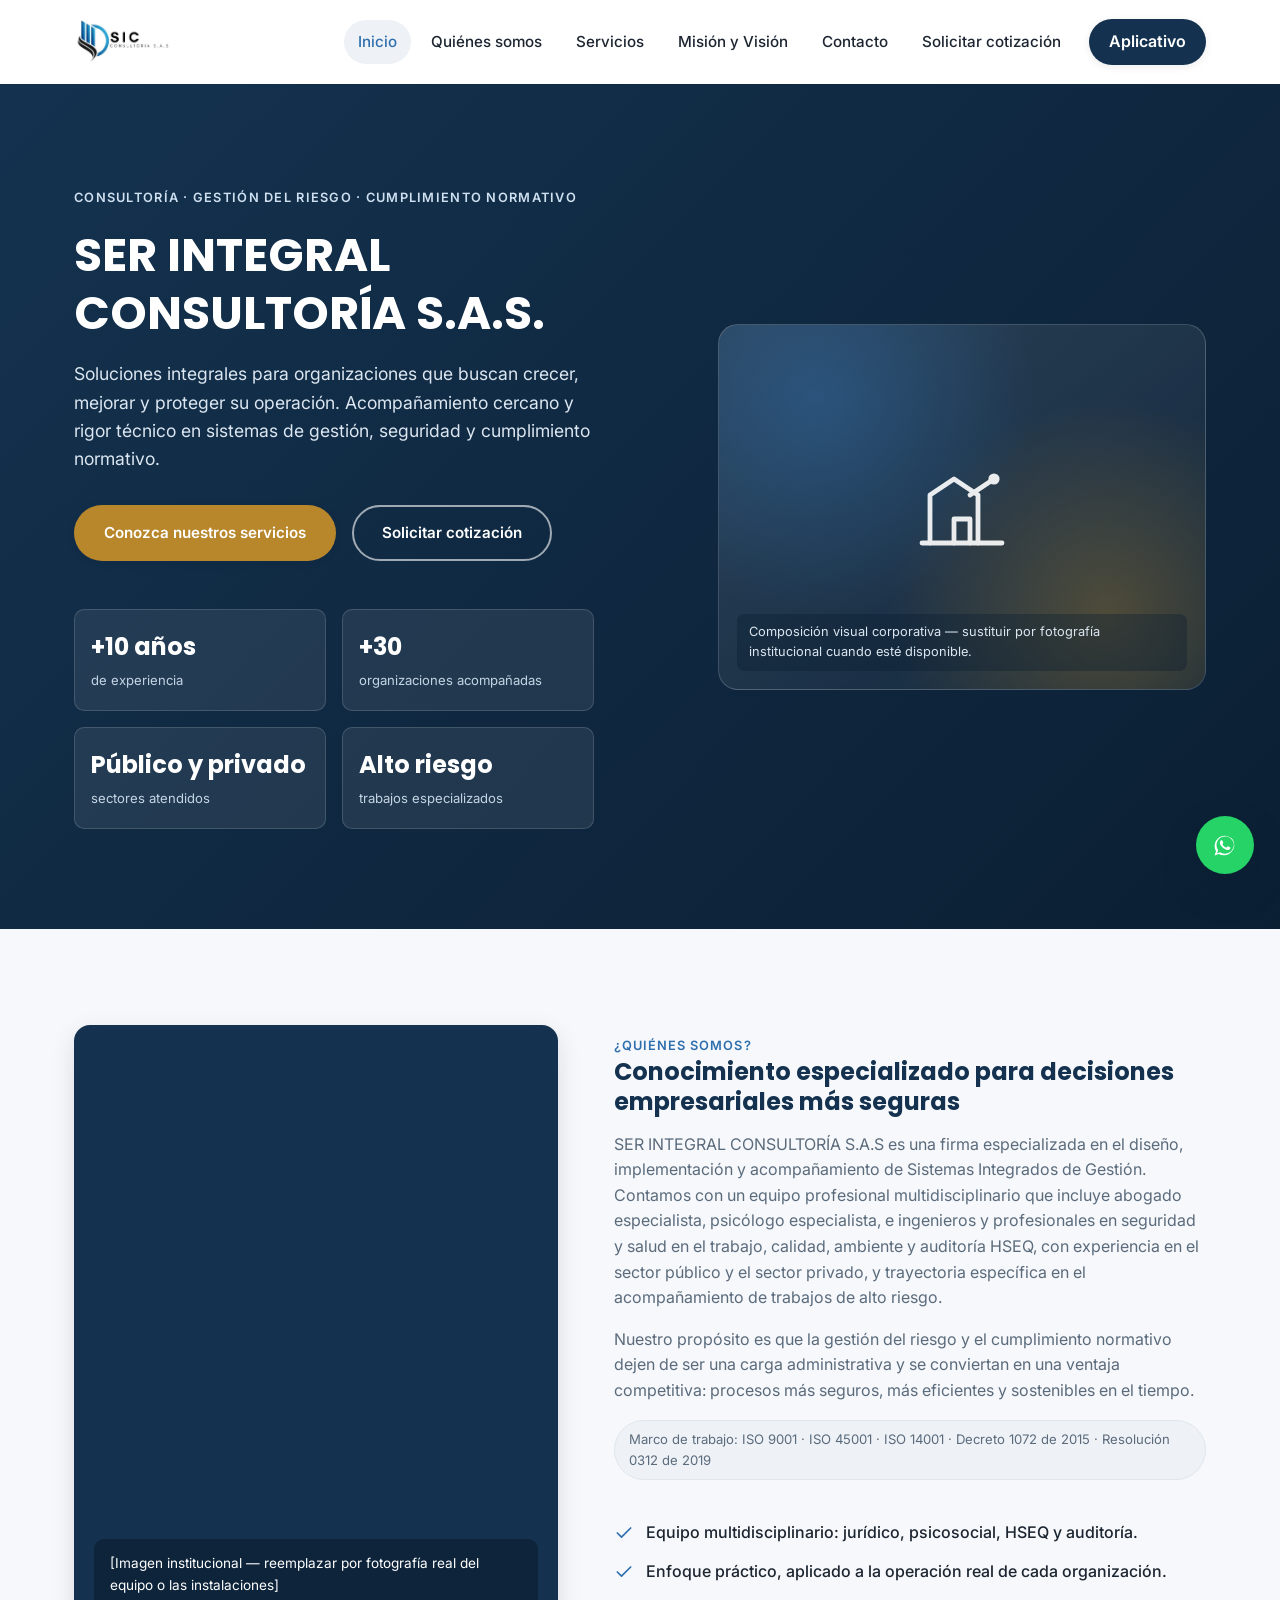
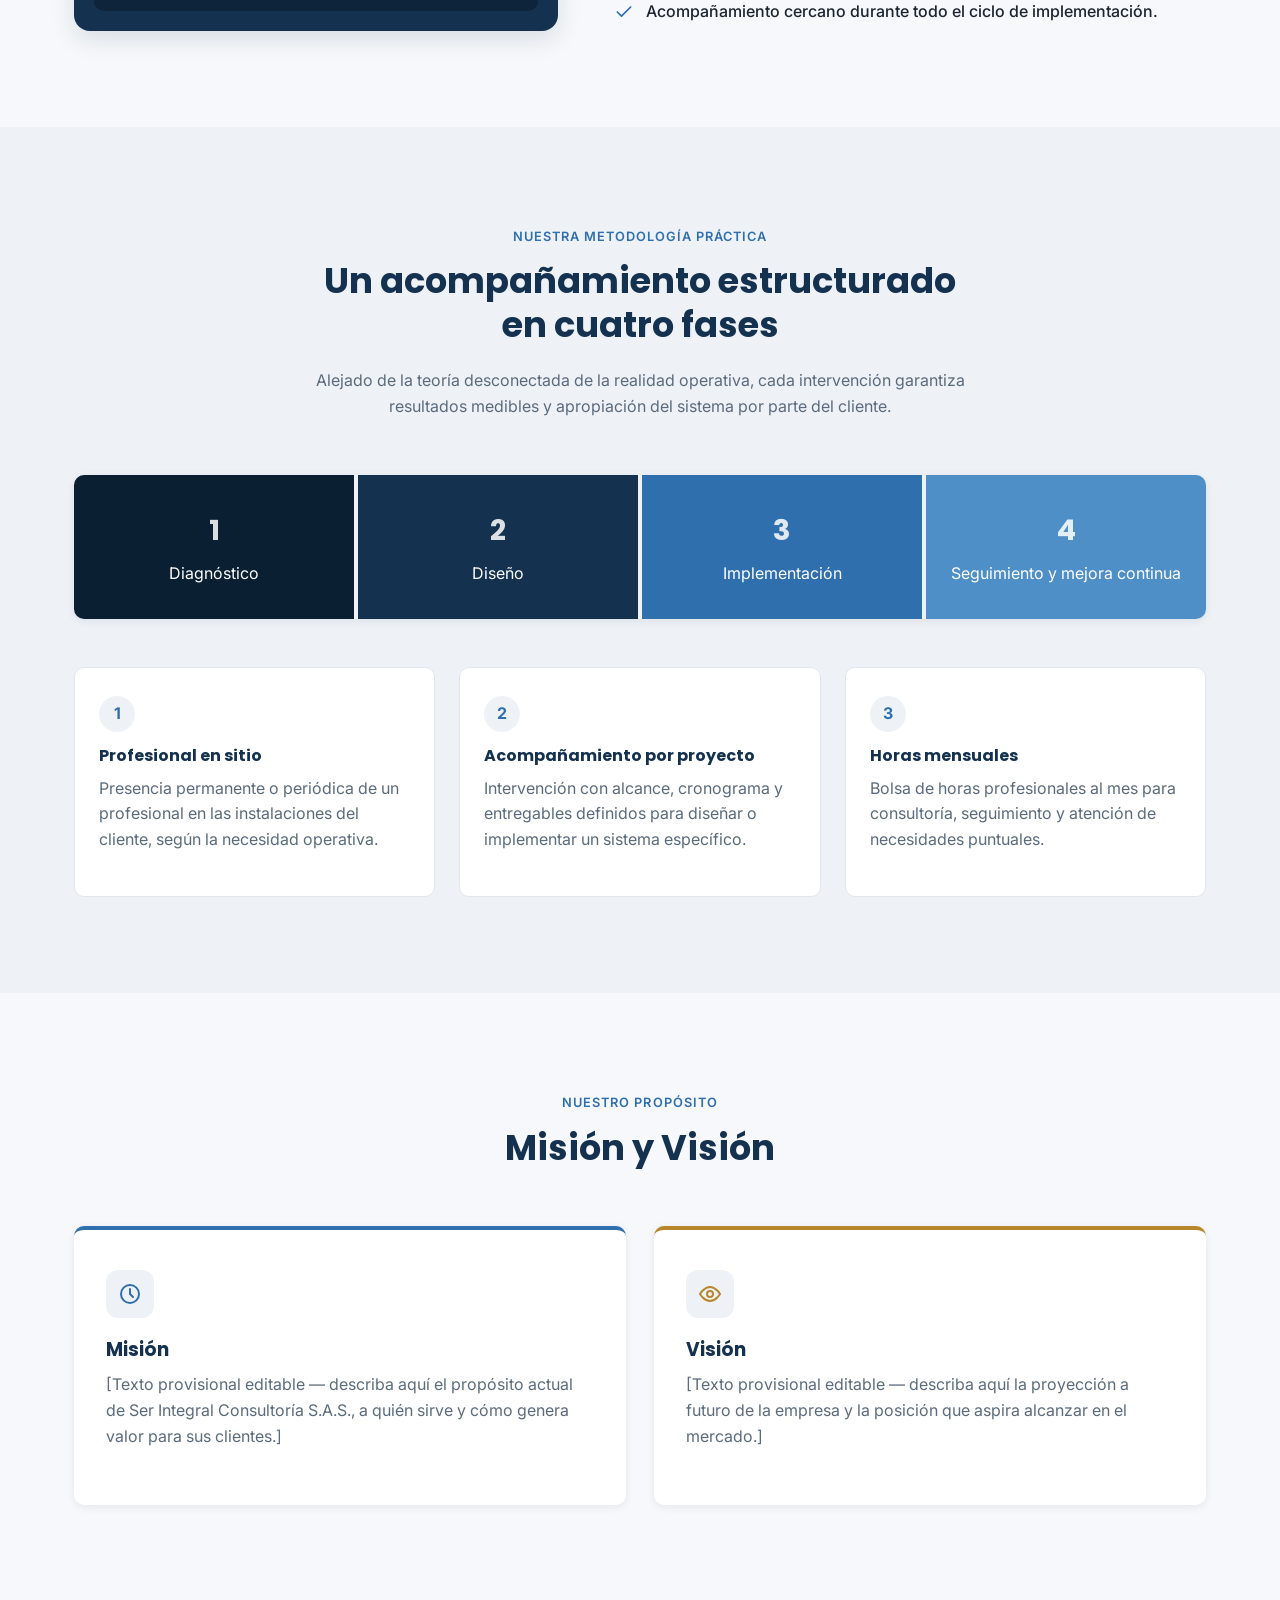
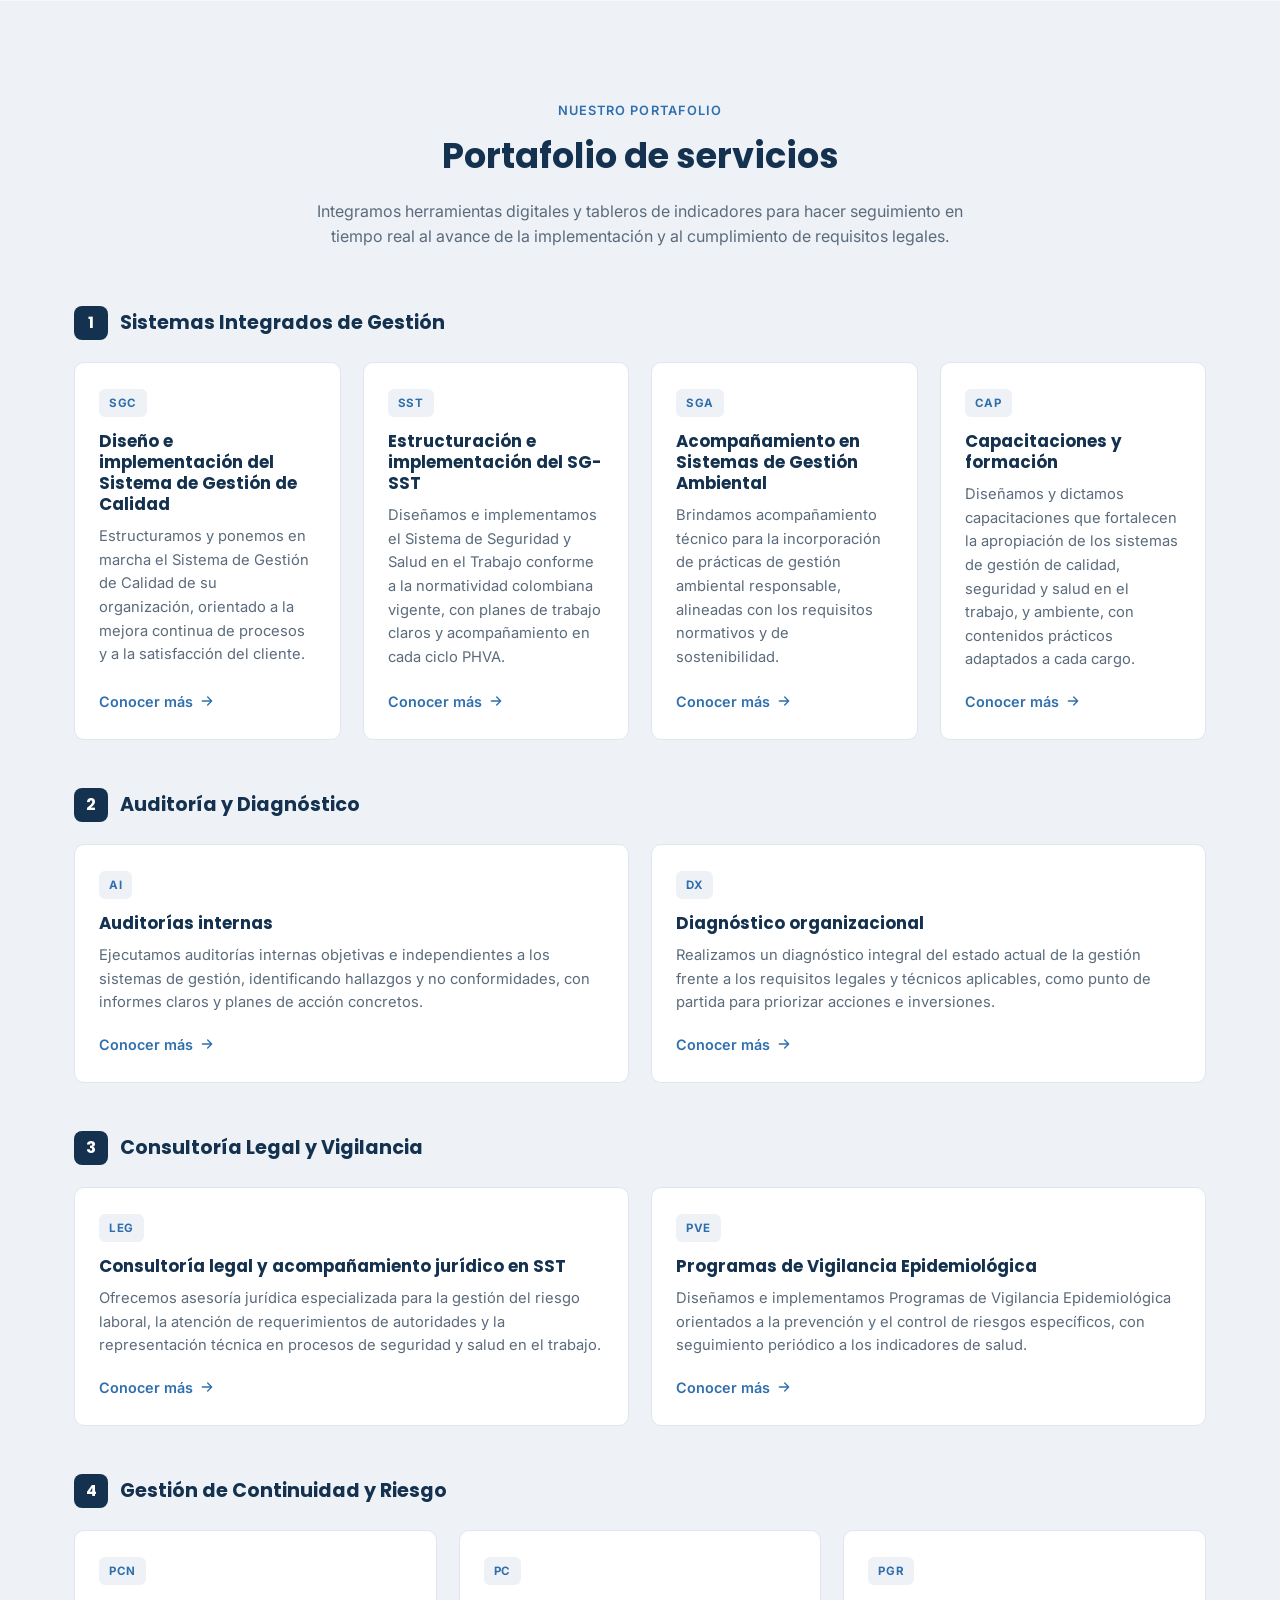
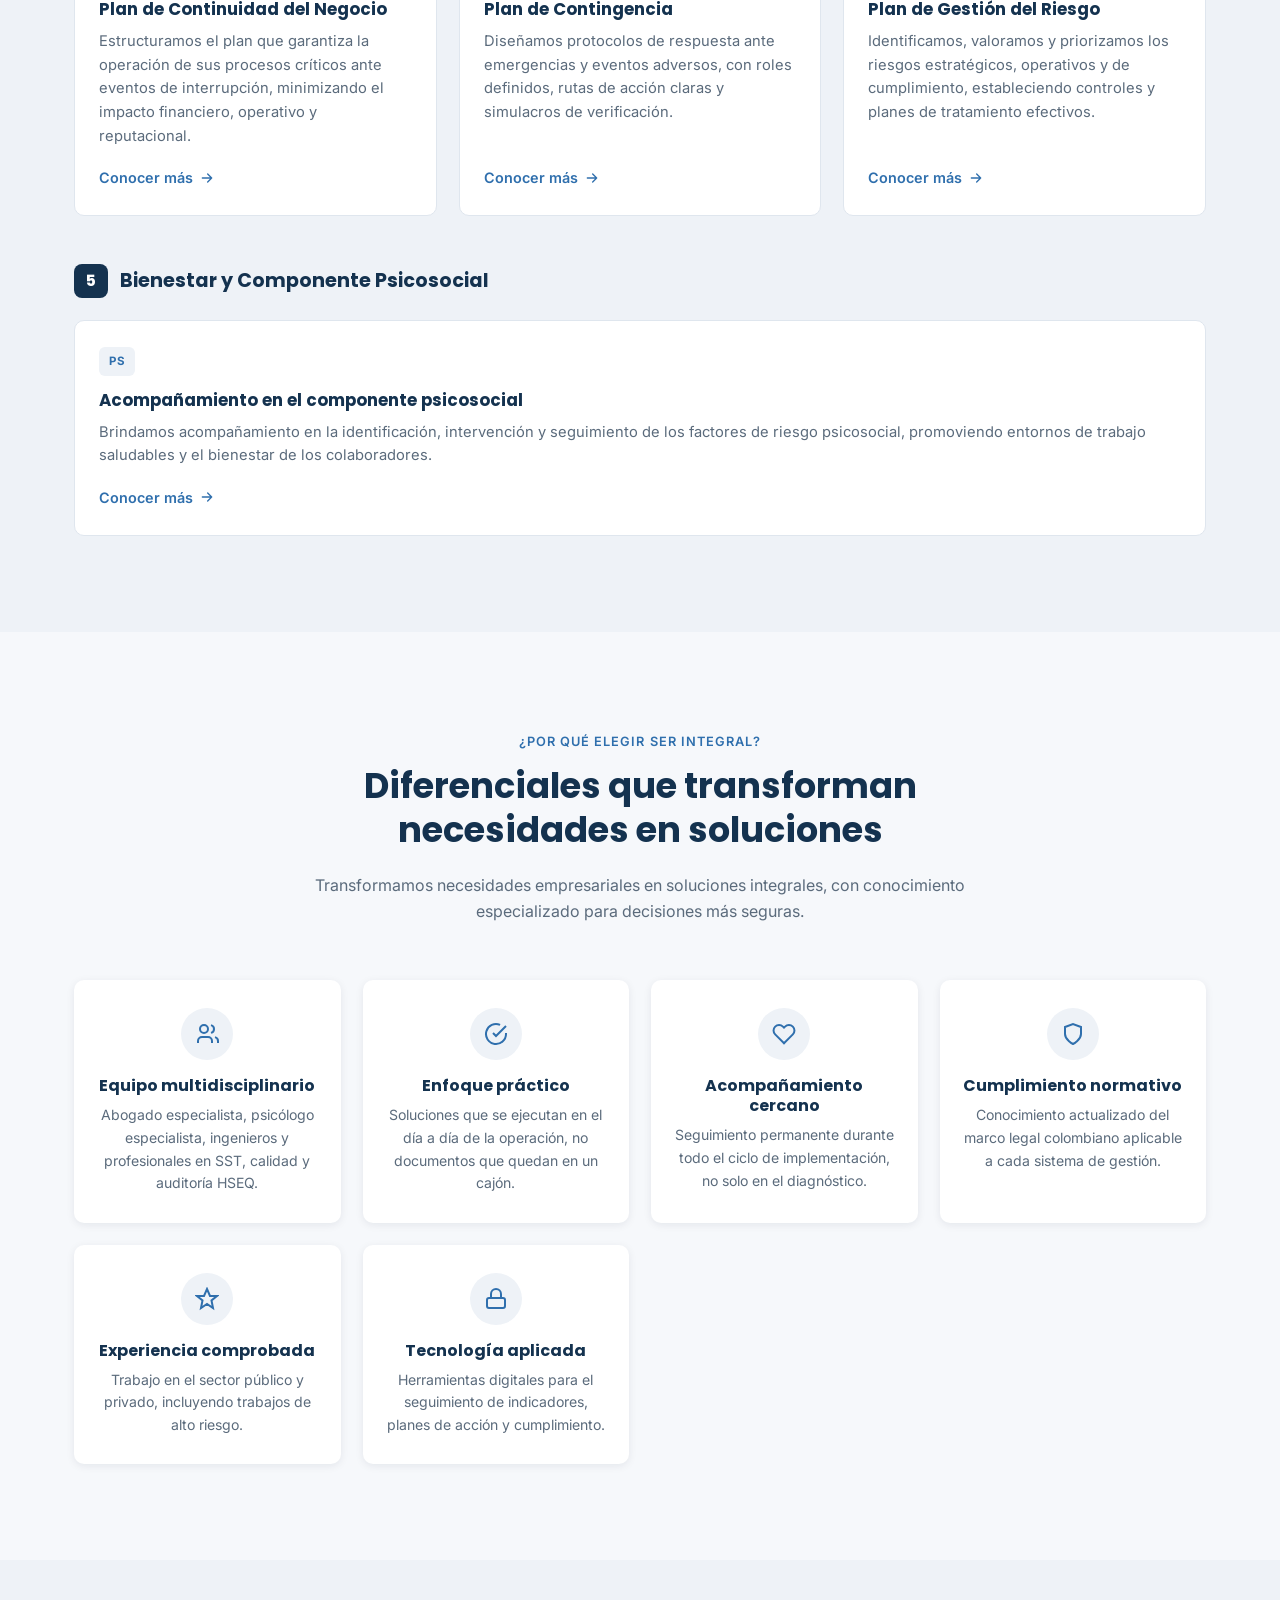
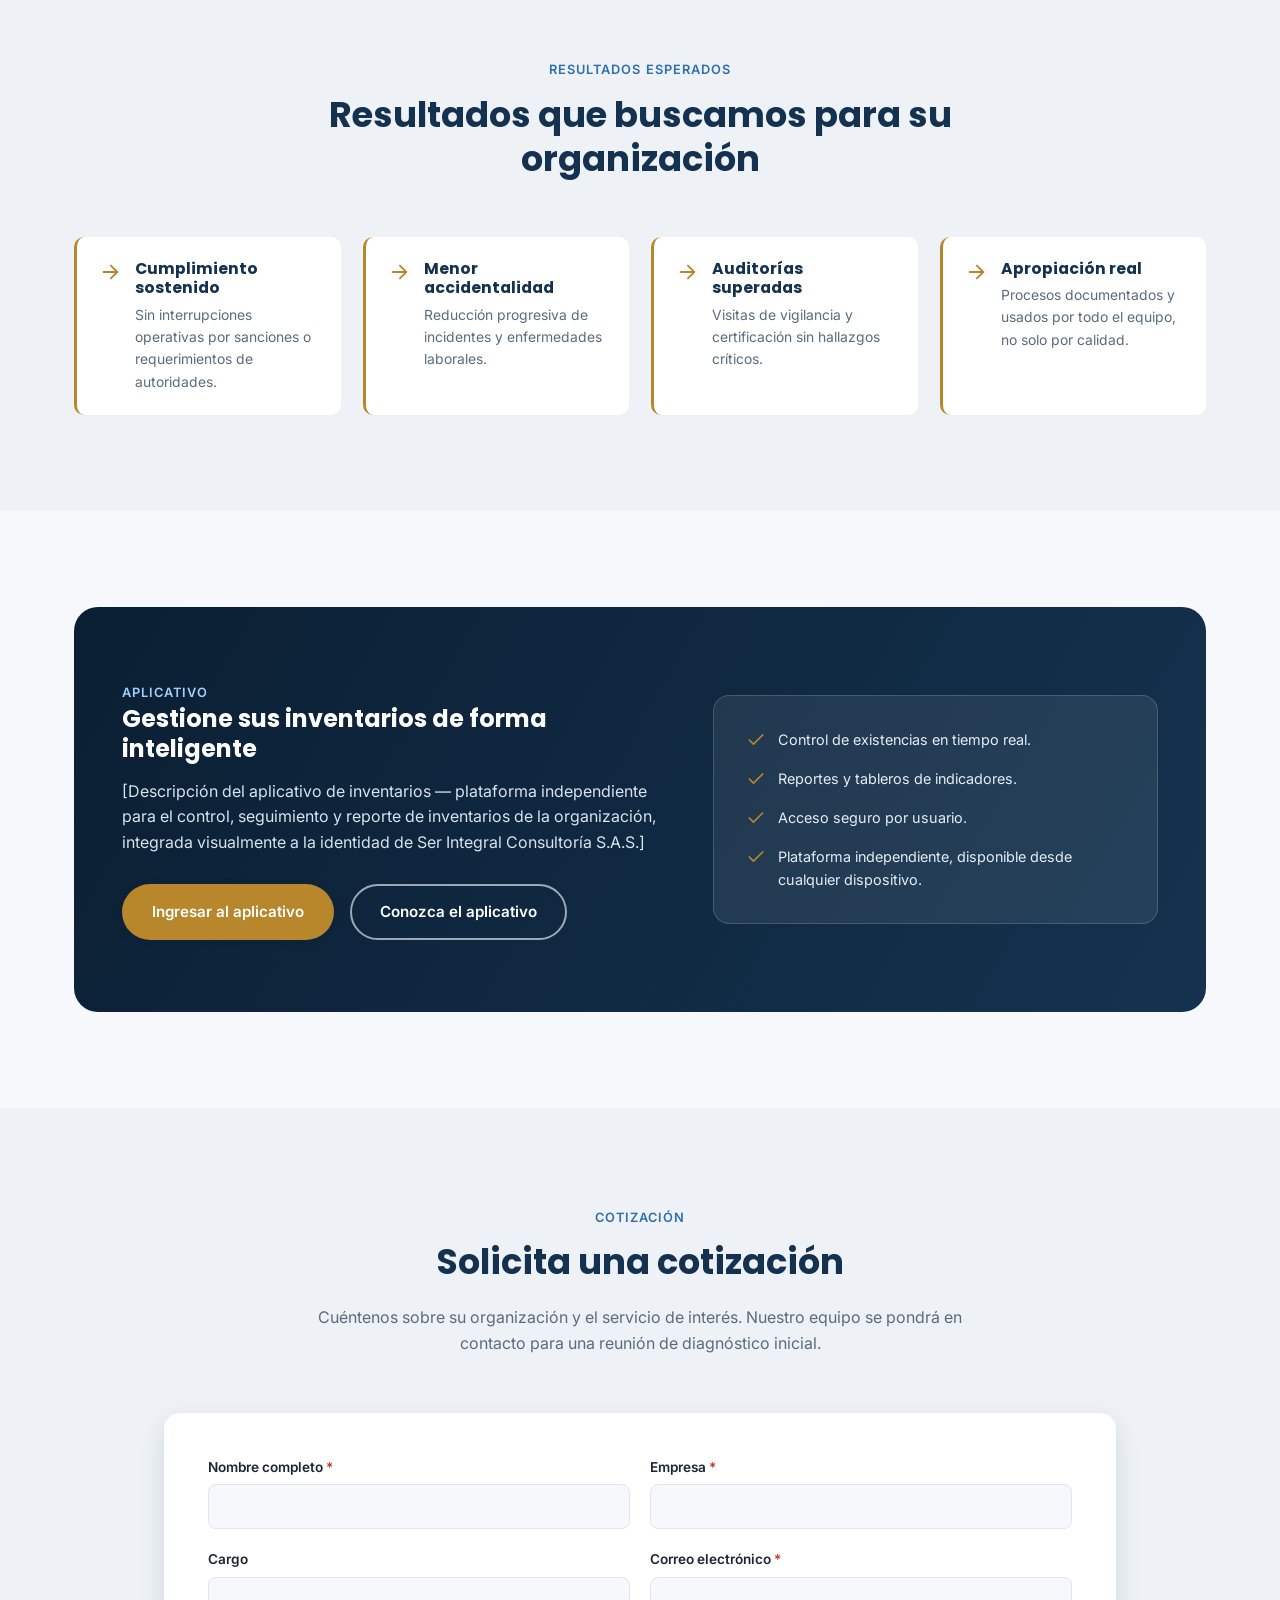
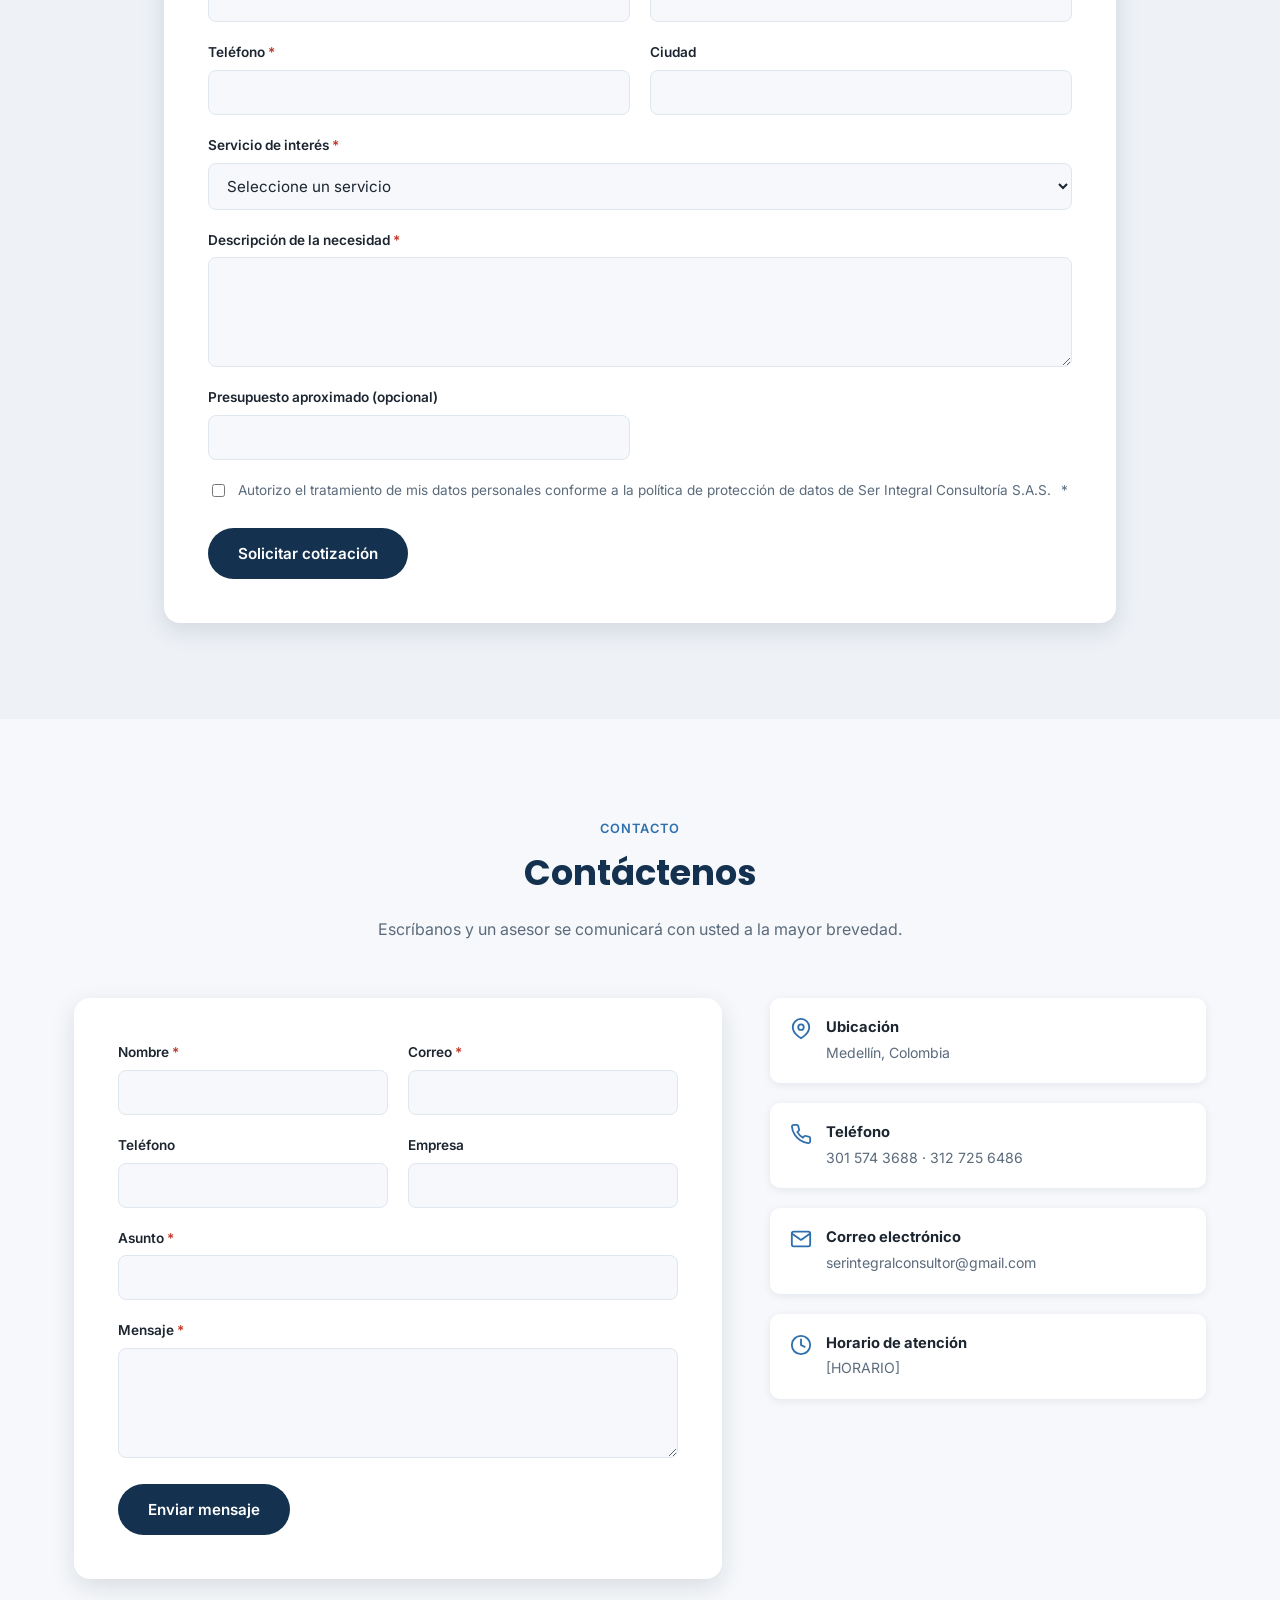
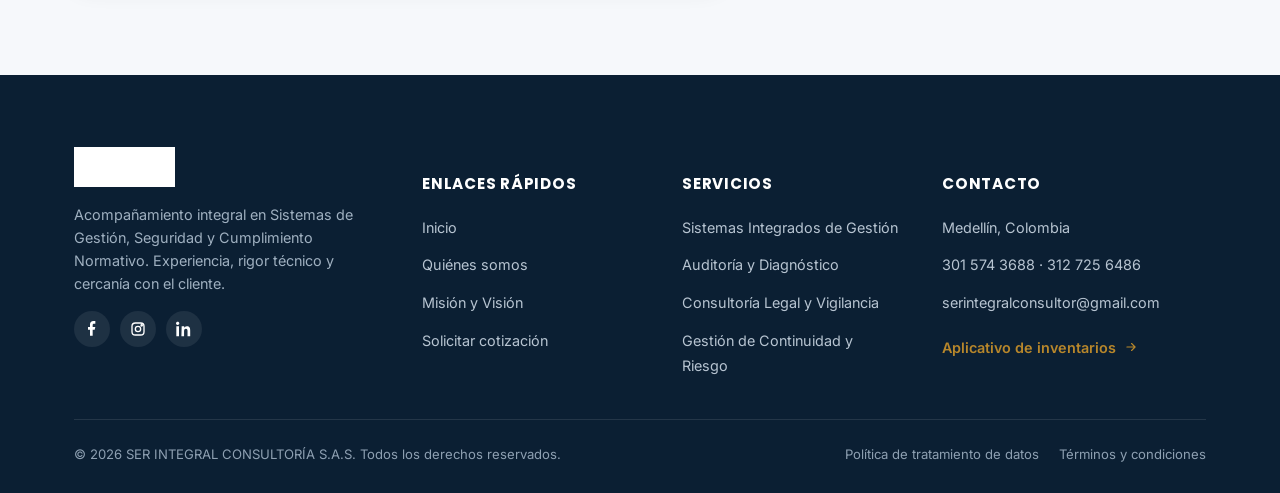
==== index.html @ 759d2601 "Add first version of the Ser Integral Consultoría corporate site Static HTML5/CSS3/JS site with hero" ====
<!DOCTYPE html>
<html lang="es">
<head>
  <meta charset="UTF-8" />
  <meta name="viewport" content="width=device-width, initial-scale=1.0" />
  <title>Ser Integral Consultoría S.A.S. | Soluciones Integrales Empresariales</title>
  <meta name="description" content="Ser Integral Consultoría S.A.S. ofrece servicios profesionales de consultoría, asesoría, gestión empresarial, seguridad, SST y soluciones integrales para organizaciones." />
  <meta name="keywords" content="consultoría empresarial, SG-SST, sistemas de gestión, seguridad y salud en el trabajo, ISO 9001, ISO 45001, ISO 14001, gestión del riesgo, Medellín, Colombia" />
  <meta name="author" content="Ser Integral Consultoría S.A.S" />

  <!-- Open Graph -->
  <meta property="og:type" content="website" />
  <meta property="og:title" content="Ser Integral Consultoría S.A.S. | Soluciones Integrales Empresariales" />
  <meta property="og:description" content="Acompañamiento integral en Sistemas de Gestión, Seguridad y Cumplimiento Normativo. Experiencia, rigor técnico y cercanía con el cliente." />
  <meta property="og:image" content="assets/logos/logo-sic.jpeg" />
  <meta property="og:locale" content="es_CO" />

  <link rel="icon" href="assets/logos/logo-sic.jpeg" type="image/jpeg" />

  <!-- Google Fonts (con fallback a fuentes de sistema si no está disponible) -->
  <link rel="preconnect" href="https://fonts.googleapis.com">
  <link href="https://fonts.googleapis.com/css2?family=Inter:wght@400;500;600;700&family=Poppins:wght@600;700&display=swap" rel="stylesheet">

  <link rel="stylesheet" href="css/styles.css" />
</head>
<body>

  <!-- ===================== HEADER ===================== -->
  <header class="site-header">
    <div class="container header-inner">
      <a href="#inicio" class="brand" aria-label="Ser Integral Consultoría S.A.S. — Inicio">
        <img src="assets/logos/logo-sic.jpeg" alt="Logo de Ser Integral Consultoría S.A.S." />
      </a>

      <nav class="main-nav" aria-label="Navegación principal">
        <a class="nav-link" href="#inicio">Inicio</a>
        <a class="nav-link" href="#quienes-somos">Quiénes somos</a>
        <a class="nav-link" href="#servicios">Servicios</a>
        <a class="nav-link" href="#mision-vision">Misión y Visión</a>
        <a class="nav-link" href="#contacto">Contacto</a>
        <a class="nav-link" href="#cotizacion">Solicitar cotización</a>
        <a class="nav-app-btn" href="#" data-inventory-link>Aplicativo</a>
      </nav>

      <button class="nav-toggle" aria-label="Abrir menú" aria-expanded="false">
        <span></span><span></span><span></span>
      </button>
    </div>
  </header>

  <main>
    <!-- ===================== HERO ===================== -->
    <section id="inicio" class="hero">
      <div class="container hero-inner">
        <div class="hero-text">
          <span class="eyebrow">Consultoría · Gestión del riesgo · Cumplimiento normativo</span>
          <h1>SER INTEGRAL CONSULTORÍA S.A.S.</h1>
          <p class="lead">Soluciones integrales para organizaciones que buscan crecer, mejorar y proteger su operación. Acompañamiento cercano y rigor técnico en sistemas de gestión, seguridad y cumplimiento normativo.</p>
          <div class="hero-actions">
            <a href="#servicios" class="btn btn-primary">Conozca nuestros servicios</a>
            <a href="#cotizacion" class="btn btn-outline">Solicitar cotización</a>
          </div>

          <div class="hero-stats">
            <div class="stat-card">
              <span class="stat-number">+10 años</span>
              <span class="stat-label">de experiencia</span>
            </div>
            <div class="stat-card">
              <span class="stat-number">+30</span>
              <span class="stat-label">organizaciones acompañadas</span>
            </div>
            <div class="stat-card">
              <span class="stat-number">Público y privado</span>
              <span class="stat-label">sectores atendidos</span>
            </div>
            <div class="stat-card">
              <span class="stat-number">Alto riesgo</span>
              <span class="stat-label">trabajos especializados</span>
            </div>
          </div>
        </div>

        <div class="hero-visual" aria-hidden="true">
          <div class="visual-frame">
            <svg class="visual-icon" viewBox="0 0 24 24" fill="none" stroke="#ffffff" stroke-width="1.2">
              <path d="M4 21V9l6-4 6 4v12" stroke-linecap="round" stroke-linejoin="round"/>
              <path d="M10 21v-6h4v6" stroke-linecap="round" stroke-linejoin="round"/>
              <path d="M2 21h20" stroke-linecap="round"/>
              <path d="M14 9l6-4" stroke-linecap="round"/>
              <circle cx="20" cy="5" r="1.4" fill="#ffffff" stroke="none"/>
            </svg>
            <span class="visual-caption">Composición visual corporativa — sustituir por fotografía institucional cuando esté disponible.</span>
          </div>
        </div>
      </div>
    </section>

    <!-- ===================== QUIÉNES SOMOS ===================== -->
    <section id="quienes-somos">
      <div class="container">
        <div class="about-grid">
          <div class="about-media reveal" aria-hidden="true">
            <div class="media-badge">[Imagen institucional — reemplazar por fotografía real del equipo o las instalaciones]</div>
          </div>

          <div class="about-content reveal">
            <span class="eyebrow" style="color:var(--secondary);font-weight:600;letter-spacing:.08em;text-transform:uppercase;font-size:.8rem;">¿Quiénes somos?</span>
            <h2>Conocimiento especializado para decisiones empresariales más seguras</h2>
            <p>SER INTEGRAL CONSULTORÍA S.A.S es una firma especializada en el diseño, implementación y acompañamiento de Sistemas Integrados de Gestión. Contamos con un equipo profesional multidisciplinario que incluye abogado especialista, psicólogo especialista, e ingenieros y profesionales en seguridad y salud en el trabajo, calidad, ambiente y auditoría HSEQ, con experiencia en el sector público y el sector privado, y trayectoria específica en el acompañamiento de trabajos de alto riesgo.</p>
            <p>Nuestro propósito es que la gestión del riesgo y el cumplimiento normativo dejen de ser una carga administrativa y se conviertan en una ventaja competitiva: procesos más seguros, más eficientes y sostenibles en el tiempo.</p>

            <span class="badge-framework">Marco de trabajo: ISO 9001 · ISO 45001 · ISO 14001 · Decreto 1072 de 2015 · Resolución 0312 de 2019</span>

            <ul class="about-list">
              <li>
                <svg width="20" height="20" viewBox="0 0 24 24" fill="none" stroke="currentColor" stroke-width="2"><path d="M20 6L9 17l-5-5" stroke-linecap="round" stroke-linejoin="round"/></svg>
                Equipo multidisciplinario: jurídico, psicosocial, HSEQ y auditoría.
              </li>
              <li>
                <svg width="20" height="20" viewBox="0 0 24 24" fill="none" stroke="currentColor" stroke-width="2"><path d="M20 6L9 17l-5-5" stroke-linecap="round" stroke-linejoin="round"/></svg>
                Enfoque práctico, aplicado a la operación real de cada organización.
              </li>
              <li>
                <svg width="20" height="20" viewBox="0 0 24 24" fill="none" stroke="currentColor" stroke-width="2"><path d="M20 6L9 17l-5-5" stroke-linecap="round" stroke-linejoin="round"/></svg>
                Acompañamiento cercano durante todo el ciclo de implementación.
              </li>
            </ul>
          </div>
        </div>
      </div>
    </section>

    <!-- ===================== METODOLOGÍA Y MODALIDADES ===================== -->
    <section class="section-alt">
      <div class="container">
        <div class="section-header reveal">
          <span class="eyebrow">Nuestra metodología práctica</span>
          <h2>Un acompañamiento estructurado en cuatro fases</h2>
          <p>Alejado de la teoría desconectada de la realidad operativa, cada intervención garantiza resultados medibles y apropiación del sistema por parte del cliente.</p>
        </div>

        <div class="methodology-steps reveal">
          <div class="step"><span class="step-number">1</span>Diagnóstico</div>
          <div class="step"><span class="step-number">2</span>Diseño</div>
          <div class="step"><span class="step-number">3</span>Implementación</div>
          <div class="step"><span class="step-number">4</span>Seguimiento y mejora continua</div>
        </div>

        <div class="modalities-grid">
          <div class="modality-card reveal">
            <span class="modality-number">1</span>
            <h4>Profesional en sitio</h4>
            <p>Presencia permanente o periódica de un profesional en las instalaciones del cliente, según la necesidad operativa.</p>
          </div>
          <div class="modality-card reveal">
            <span class="modality-number">2</span>
            <h4>Acompañamiento por proyecto</h4>
            <p>Intervención con alcance, cronograma y entregables definidos para diseñar o implementar un sistema específico.</p>
          </div>
          <div class="modality-card reveal">
            <span class="modality-number">3</span>
            <h4>Horas mensuales</h4>
            <p>Bolsa de horas profesionales al mes para consultoría, seguimiento y atención de necesidades puntuales.</p>
          </div>
        </div>
      </div>
    </section>

    <!-- ===================== MISIÓN Y VISIÓN ===================== -->
    <section id="mision-vision">
      <div class="container">
        <div class="section-header reveal">
          <span class="eyebrow">Nuestro propósito</span>
          <h2>Misión y Visión</h2>
        </div>

        <div class="mv-grid">
          <div class="mv-card reveal">
            <div class="mv-icon">
              <svg width="24" height="24" viewBox="0 0 24 24" fill="none" stroke="currentColor" stroke-width="2"><circle cx="12" cy="12" r="9"/><path d="M12 7v5l3 3" stroke-linecap="round" stroke-linejoin="round"/></svg>
            </div>
            <h3>Misión</h3>
            <p>[Texto provisional editable — describa aquí el propósito actual de Ser Integral Consultoría S.A.S., a quién sirve y cómo genera valor para sus clientes.]</p>
          </div>

          <div class="mv-card reveal">
            <div class="mv-icon">
              <svg width="24" height="24" viewBox="0 0 24 24" fill="none" stroke="currentColor" stroke-width="2"><path d="M2 12s4-7 10-7 10 7 10 7-4 7-10 7-10-7-10-7z"/><circle cx="12" cy="12" r="3"/></svg>
            </div>
            <h3>Visión</h3>
            <p>[Texto provisional editable — describa aquí la proyección a futuro de la empresa y la posición que aspira alcanzar en el mercado.]</p>
          </div>
        </div>
      </div>
    </section>

    <!-- ===================== SERVICIOS ===================== -->
    <section id="servicios" class="section-alt">
      <div class="container">
        <div class="section-header reveal">
          <span class="eyebrow">Nuestro portafolio</span>
          <h2>Portafolio de servicios</h2>
          <p>Integramos herramientas digitales y tableros de indicadores para hacer seguimiento en tiempo real al avance de la implementación y al cumplimiento de requisitos legales.</p>
        </div>

        <div class="services-groups">

          <!-- Grupo 1 -->
          <div class="service-group reveal">
            <div class="service-group-title">
              <span class="group-index">1</span>
              <h3>Sistemas Integrados de Gestión</h3>
            </div>
            <div class="services-grid">
              <article class="service-card">
                <span class="service-tag">SGC</span>
                <h4>Diseño e implementación del Sistema de Gestión de Calidad</h4>
                <p>Estructuramos y ponemos en marcha el Sistema de Gestión de Calidad de su organización, orientado a la mejora continua de procesos y a la satisfacción del cliente.</p>
                <a class="service-link" href="#cotizacion">Conocer más <svg width="16" height="16" viewBox="0 0 24 24" fill="none" stroke="currentColor" stroke-width="2"><path d="M5 12h14M13 6l6 6-6 6" stroke-linecap="round" stroke-linejoin="round"/></svg></a>
              </article>
              <article class="service-card">
                <span class="service-tag">SST</span>
                <h4>Estructuración e implementación del SG-SST</h4>
                <p>Diseñamos e implementamos el Sistema de Seguridad y Salud en el Trabajo conforme a la normatividad colombiana vigente, con planes de trabajo claros y acompañamiento en cada ciclo PHVA.</p>
                <a class="service-link" href="#cotizacion">Conocer más <svg width="16" height="16" viewBox="0 0 24 24" fill="none" stroke="currentColor" stroke-width="2"><path d="M5 12h14M13 6l6 6-6 6" stroke-linecap="round" stroke-linejoin="round"/></svg></a>
              </article>
              <article class="service-card">
                <span class="service-tag">SGA</span>
                <h4>Acompañamiento en Sistemas de Gestión Ambiental</h4>
                <p>Brindamos acompañamiento técnico para la incorporación de prácticas de gestión ambiental responsable, alineadas con los requisitos normativos y de sostenibilidad.</p>
                <a class="service-link" href="#cotizacion">Conocer más <svg width="16" height="16" viewBox="0 0 24 24" fill="none" stroke="currentColor" stroke-width="2"><path d="M5 12h14M13 6l6 6-6 6" stroke-linecap="round" stroke-linejoin="round"/></svg></a>
              </article>
              <article class="service-card">
                <span class="service-tag">CAP</span>
                <h4>Capacitaciones y formación</h4>
                <p>Diseñamos y dictamos capacitaciones que fortalecen la apropiación de los sistemas de gestión de calidad, seguridad y salud en el trabajo, y ambiente, con contenidos prácticos adaptados a cada cargo.</p>
                <a class="service-link" href="#cotizacion">Conocer más <svg width="16" height="16" viewBox="0 0 24 24" fill="none" stroke="currentColor" stroke-width="2"><path d="M5 12h14M13 6l6 6-6 6" stroke-linecap="round" stroke-linejoin="round"/></svg></a>
              </article>
            </div>
          </div>

          <!-- Grupo 2 -->
          <div class="service-group reveal">
            <div class="service-group-title">
              <span class="group-index">2</span>
              <h3>Auditoría y Diagnóstico</h3>
            </div>
            <div class="services-grid">
              <article class="service-card">
                <span class="service-tag">AI</span>
                <h4>Auditorías internas</h4>
                <p>Ejecutamos auditorías internas objetivas e independientes a los sistemas de gestión, identificando hallazgos y no conformidades, con informes claros y planes de acción concretos.</p>
                <a class="service-link" href="#cotizacion">Conocer más <svg width="16" height="16" viewBox="0 0 24 24" fill="none" stroke="currentColor" stroke-width="2"><path d="M5 12h14M13 6l6 6-6 6" stroke-linecap="round" stroke-linejoin="round"/></svg></a>
              </article>
              <article class="service-card">
                <span class="service-tag">DX</span>
                <h4>Diagnóstico organizacional</h4>
                <p>Realizamos un diagnóstico integral del estado actual de la gestión frente a los requisitos legales y técnicos aplicables, como punto de partida para priorizar acciones e inversiones.</p>
                <a class="service-link" href="#cotizacion">Conocer más <svg width="16" height="16" viewBox="0 0 24 24" fill="none" stroke="currentColor" stroke-width="2"><path d="M5 12h14M13 6l6 6-6 6" stroke-linecap="round" stroke-linejoin="round"/></svg></a>
              </article>
            </div>
          </div>

          <!-- Grupo 3 -->
          <div class="service-group reveal">
            <div class="service-group-title">
              <span class="group-index">3</span>
              <h3>Consultoría Legal y Vigilancia</h3>
            </div>
            <div class="services-grid">
              <article class="service-card">
                <span class="service-tag">LEG</span>
                <h4>Consultoría legal y acompañamiento jurídico en SST</h4>
                <p>Ofrecemos asesoría jurídica especializada para la gestión del riesgo laboral, la atención de requerimientos de autoridades y la representación técnica en procesos de seguridad y salud en el trabajo.</p>
                <a class="service-link" href="#cotizacion">Conocer más <svg width="16" height="16" viewBox="0 0 24 24" fill="none" stroke="currentColor" stroke-width="2"><path d="M5 12h14M13 6l6 6-6 6" stroke-linecap="round" stroke-linejoin="round"/></svg></a>
              </article>
              <article class="service-card">
                <span class="service-tag">PVE</span>
                <h4>Programas de Vigilancia Epidemiológica</h4>
                <p>Diseñamos e implementamos Programas de Vigilancia Epidemiológica orientados a la prevención y el control de riesgos específicos, con seguimiento periódico a los indicadores de salud.</p>
                <a class="service-link" href="#cotizacion">Conocer más <svg width="16" height="16" viewBox="0 0 24 24" fill="none" stroke="currentColor" stroke-width="2"><path d="M5 12h14M13 6l6 6-6 6" stroke-linecap="round" stroke-linejoin="round"/></svg></a>
              </article>
            </div>
          </div>

          <!-- Grupo 4 -->
          <div class="service-group reveal">
            <div class="service-group-title">
              <span class="group-index">4</span>
              <h3>Gestión de Continuidad y Riesgo</h3>
            </div>
            <div class="services-grid">
              <article class="service-card">
                <span class="service-tag">PCN</span>
                <h4>Plan de Continuidad del Negocio</h4>
                <p>Estructuramos el plan que garantiza la operación de sus procesos críticos ante eventos de interrupción, minimizando el impacto financiero, operativo y reputacional.</p>
                <a class="service-link" href="#cotizacion">Conocer más <svg width="16" height="16" viewBox="0 0 24 24" fill="none" stroke="currentColor" stroke-width="2"><path d="M5 12h14M13 6l6 6-6 6" stroke-linecap="round" stroke-linejoin="round"/></svg></a>
              </article>
              <article class="service-card">
                <span class="service-tag">PC</span>
                <h4>Plan de Contingencia</h4>
                <p>Diseñamos protocolos de respuesta ante emergencias y eventos adversos, con roles definidos, rutas de acción claras y simulacros de verificación.</p>
                <a class="service-link" href="#cotizacion">Conocer más <svg width="16" height="16" viewBox="0 0 24 24" fill="none" stroke="currentColor" stroke-width="2"><path d="M5 12h14M13 6l6 6-6 6" stroke-linecap="round" stroke-linejoin="round"/></svg></a>
              </article>
              <article class="service-card">
                <span class="service-tag">PGR</span>
                <h4>Plan de Gestión del Riesgo</h4>
                <p>Identificamos, valoramos y priorizamos los riesgos estratégicos, operativos y de cumplimiento, estableciendo controles y planes de tratamiento efectivos.</p>
                <a class="service-link" href="#cotizacion">Conocer más <svg width="16" height="16" viewBox="0 0 24 24" fill="none" stroke="currentColor" stroke-width="2"><path d="M5 12h14M13 6l6 6-6 6" stroke-linecap="round" stroke-linejoin="round"/></svg></a>
              </article>
            </div>
          </div>

          <!-- Grupo 5 -->
          <div class="service-group reveal">
            <div class="service-group-title">
              <span class="group-index">5</span>
              <h3>Bienestar y Componente Psicosocial</h3>
            </div>
            <div class="services-grid">
              <article class="service-card">
                <span class="service-tag">PS</span>
                <h4>Acompañamiento en el componente psicosocial</h4>
                <p>Brindamos acompañamiento en la identificación, intervención y seguimiento de los factores de riesgo psicosocial, promoviendo entornos de trabajo saludables y el bienestar de los colaboradores.</p>
                <a class="service-link" href="#cotizacion">Conocer más <svg width="16" height="16" viewBox="0 0 24 24" fill="none" stroke="currentColor" stroke-width="2"><path d="M5 12h14M13 6l6 6-6 6" stroke-linecap="round" stroke-linejoin="round"/></svg></a>
              </article>
            </div>
          </div>

        </div>
      </div>
    </section>

    <!-- ===================== ¿POR QUÉ ELEGIRNOS? ===================== -->
    <section id="diferenciales">
      <div class="container">
        <div class="section-header reveal">
          <span class="eyebrow">¿Por qué elegir Ser Integral?</span>
          <h2>Diferenciales que transforman necesidades en soluciones</h2>
          <p>Transformamos necesidades empresariales en soluciones integrales, con conocimiento especializado para decisiones más seguras.</p>
        </div>

        <div class="diff-grid">
          <div class="diff-card reveal">
            <div class="diff-icon"><svg width="24" height="24" viewBox="0 0 24 24" fill="none" stroke="currentColor" stroke-width="2"><path d="M17 21v-2a4 4 0 00-4-4H7a4 4 0 00-4 4v2"/><circle cx="9" cy="7" r="4"/><path d="M23 21v-2a4 4 0 00-3-3.87M16 3.13a4 4 0 010 7.75"/></svg></div>
            <h4>Equipo multidisciplinario</h4>
            <p>Abogado especialista, psicólogo especialista, ingenieros y profesionales en SST, calidad y auditoría HSEQ.</p>
          </div>
          <div class="diff-card reveal">
            <div class="diff-icon"><svg width="24" height="24" viewBox="0 0 24 24" fill="none" stroke="currentColor" stroke-width="2"><path d="M22 11.08V12a10 10 0 11-5.93-9.14"/><path d="M22 4L12 14.01l-3-3"/></svg></div>
            <h4>Enfoque práctico</h4>
            <p>Soluciones que se ejecutan en el día a día de la operación, no documentos que quedan en un cajón.</p>
          </div>
          <div class="diff-card reveal">
            <div class="diff-icon"><svg width="24" height="24" viewBox="0 0 24 24" fill="none" stroke="currentColor" stroke-width="2"><path d="M20.84 4.61a5.5 5.5 0 00-7.78 0L12 5.67l-1.06-1.06a5.5 5.5 0 10-7.78 7.78L12 21.23l8.84-8.84a5.5 5.5 0 000-7.78z"/></svg></div>
            <h4>Acompañamiento cercano</h4>
            <p>Seguimiento permanente durante todo el ciclo de implementación, no solo en el diagnóstico.</p>
          </div>
          <div class="diff-card reveal">
            <div class="diff-icon"><svg width="24" height="24" viewBox="0 0 24 24" fill="none" stroke="currentColor" stroke-width="2"><path d="M12 22s8-4 8-10V5l-8-3-8 3v7c0 6 8 10 8 10z"/></svg></div>
            <h4>Cumplimiento normativo</h4>
            <p>Conocimiento actualizado del marco legal colombiano aplicable a cada sistema de gestión.</p>
          </div>
          <div class="diff-card reveal">
            <div class="diff-icon"><svg width="24" height="24" viewBox="0 0 24 24" fill="none" stroke="currentColor" stroke-width="2"><path d="M12 2l3 7h7l-5.5 4.5L18 21l-6-4-6 4 1.5-7.5L2 9h7z"/></svg></div>
            <h4>Experiencia comprobada</h4>
            <p>Trabajo en el sector público y privado, incluyendo trabajos de alto riesgo.</p>
          </div>
          <div class="diff-card reveal">
            <div class="diff-icon"><svg width="24" height="24" viewBox="0 0 24 24" fill="none" stroke="currentColor" stroke-width="2"><rect x="3" y="11" width="18" height="10" rx="2"/><path d="M7 11V7a5 5 0 0110 0v4"/></svg></div>
            <h4>Tecnología aplicada</h4>
            <p>Herramientas digitales para el seguimiento de indicadores, planes de acción y cumplimiento.</p>
          </div>
        </div>
      </div>
    </section>

    <!-- ===================== RESULTADOS ===================== -->
    <section class="section-alt">
      <div class="container">
        <div class="section-header reveal">
          <span class="eyebrow">Resultados esperados</span>
          <h2>Resultados que buscamos para su organización</h2>
        </div>

        <div class="results-grid">
          <div class="result-card reveal">
            <svg width="22" height="22" viewBox="0 0 24 24" fill="none" stroke="currentColor" stroke-width="2"><path d="M5 12h14M13 5l7 7-7 7" stroke-linecap="round" stroke-linejoin="round"/></svg>
            <div>
              <h4>Cumplimiento sostenido</h4>
              <p>Sin interrupciones operativas por sanciones o requerimientos de autoridades.</p>
            </div>
          </div>
          <div class="result-card reveal">
            <svg width="22" height="22" viewBox="0 0 24 24" fill="none" stroke="currentColor" stroke-width="2"><path d="M5 12h14M13 5l7 7-7 7" stroke-linecap="round" stroke-linejoin="round"/></svg>
            <div>
              <h4>Menor accidentalidad</h4>
              <p>Reducción progresiva de incidentes y enfermedades laborales.</p>
            </div>
          </div>
          <div class="result-card reveal">
            <svg width="22" height="22" viewBox="0 0 24 24" fill="none" stroke="currentColor" stroke-width="2"><path d="M5 12h14M13 5l7 7-7 7" stroke-linecap="round" stroke-linejoin="round"/></svg>
            <div>
              <h4>Auditorías superadas</h4>
              <p>Visitas de vigilancia y certificación sin hallazgos críticos.</p>
            </div>
          </div>
          <div class="result-card reveal">
            <svg width="22" height="22" viewBox="0 0 24 24" fill="none" stroke="currentColor" stroke-width="2"><path d="M5 12h14M13 5l7 7-7 7" stroke-linecap="round" stroke-linejoin="round"/></svg>
            <div>
              <h4>Apropiación real</h4>
              <p>Procesos documentados y usados por todo el equipo, no solo por calidad.</p>
            </div>
          </div>
        </div>
      </div>
    </section>

    <!-- ===================== APLICATIVO DE INVENTARIOS ===================== -->
    <section id="inventario">
      <div class="container">
        <div class="app-section reveal">
          <div class="app-inner">
            <div>
              <span class="eyebrow" style="color:#9fd0ff;font-weight:600;letter-spacing:.08em;text-transform:uppercase;font-size:.8rem;">Aplicativo</span>
              <h2>Gestione sus inventarios de forma inteligente</h2>
              <p>[Descripción del aplicativo de inventarios — plataforma independiente para el control, seguimiento y reporte de inventarios de la organización, integrada visualmente a la identidad de Ser Integral Consultoría S.A.S.]</p>
              <div class="app-actions">
                <a href="#" class="btn btn-primary" data-inventory-link>Ingresar al aplicativo</a>
                <a href="#contacto" class="btn btn-outline">Conozca el aplicativo</a>
              </div>
            </div>

            <div class="app-visual">
              <div class="app-feature">
                <svg width="20" height="20" viewBox="0 0 24 24" fill="none" stroke="currentColor" stroke-width="2"><path d="M20 6L9 17l-5-5" stroke-linecap="round" stroke-linejoin="round"/></svg>
                Control de existencias en tiempo real.
              </div>
              <div class="app-feature">
                <svg width="20" height="20" viewBox="0 0 24 24" fill="none" stroke="currentColor" stroke-width="2"><path d="M20 6L9 17l-5-5" stroke-linecap="round" stroke-linejoin="round"/></svg>
                Reportes y tableros de indicadores.
              </div>
              <div class="app-feature">
                <svg width="20" height="20" viewBox="0 0 24 24" fill="none" stroke="currentColor" stroke-width="2"><path d="M20 6L9 17l-5-5" stroke-linecap="round" stroke-linejoin="round"/></svg>
                Acceso seguro por usuario.
              </div>
              <div class="app-feature">
                <svg width="20" height="20" viewBox="0 0 24 24" fill="none" stroke="currentColor" stroke-width="2"><path d="M20 6L9 17l-5-5" stroke-linecap="round" stroke-linejoin="round"/></svg>
                Plataforma independiente, disponible desde cualquier dispositivo.
              </div>
            </div>
          </div>
        </div>
      </div>
    </section>

    <!-- ===================== FORMULARIO DE COTIZACIÓN ===================== -->
    <section id="cotizacion" class="section-alt forms-section">
      <div class="container">
        <div class="section-header reveal">
          <span class="eyebrow">Cotización</span>
          <h2>Solicita una cotización</h2>
          <p>Cuéntenos sobre su organización y el servicio de interés. Nuestro equipo se pondrá en contacto para una reunión de diagnóstico inicial.</p>
        </div>

        <form id="quote-form" class="form-card reveal" novalidate>
          <div class="form-grid">
            <div class="form-field">
              <label for="q-nombre">Nombre completo<span class="required">*</span></label>
              <input type="text" id="q-nombre" name="nombre" required />
            </div>
            <div class="form-field">
              <label for="q-empresa">Empresa<span class="required">*</span></label>
              <input type="text" id="q-empresa" name="empresa" required />
            </div>
            <div class="form-field">
              <label for="q-cargo">Cargo</label>
              <input type="text" id="q-cargo" name="cargo" />
            </div>
            <div class="form-field">
              <label for="q-email">Correo electrónico<span class="required">*</span></label>
              <input type="email" id="q-email" name="email" required />
            </div>
            <div class="form-field">
              <label for="q-telefono">Teléfono<span class="required">*</span></label>
              <input type="tel" id="q-telefono" name="telefono" required />
            </div>
            <div class="form-field">
              <label for="q-ciudad">Ciudad</label>
              <input type="text" id="q-ciudad" name="ciudad" />
            </div>
            <div class="form-field full">
              <label for="q-servicio">Servicio de interés<span class="required">*</span></label>
              <select id="q-servicio" name="servicio" required>
                <option value="">Seleccione un servicio</option>
                <option value="SGC">Sistema de Gestión de Calidad (SGC)</option>
                <option value="SST">Sistema de Seguridad y Salud en el Trabajo (SG-SST)</option>
                <option value="SGA">Sistema de Gestión Ambiental (SGA)</option>
                <option value="CAP">Capacitaciones y formación</option>
                <option value="AI">Auditorías internas</option>
                <option value="DX">Diagnóstico organizacional</option>
                <option value="LEG">Consultoría legal en SST</option>
                <option value="PVE">Programa de Vigilancia Epidemiológica</option>
                <option value="PCN">Plan de Continuidad del Negocio</option>
                <option value="PC">Plan de Contingencia</option>
                <option value="PGR">Plan de Gestión del Riesgo</option>
                <option value="PS">Componente psicosocial</option>
                <option value="OTRO">Otro</option>
              </select>
            </div>
            <div class="form-field full">
              <label for="q-descripcion">Descripción de la necesidad<span class="required">*</span></label>
              <textarea id="q-descripcion" name="descripcion" required></textarea>
            </div>
            <div class="form-field">
              <label for="q-presupuesto">Presupuesto aproximado (opcional)</label>
              <input type="text" id="q-presupuesto" name="presupuesto" />
            </div>
          </div>

          <label class="form-checkbox" style="margin-top:20px;">
            <input type="checkbox" name="autorizacion" required />
            Autorizo el tratamiento de mis datos personales conforme a la política de protección de datos de Ser Integral Consultoría S.A.S.<span class="required">*</span>
          </label>

          <div class="form-footer">
            <button type="submit" class="btn btn-secondary">Solicitar cotización</button>
            <span class="form-message" role="status" aria-live="polite"></span>
          </div>
        </form>
      </div>
    </section>

    <!-- ===================== CONTÁCTENOS ===================== -->
    <section id="contacto">
      <div class="container">
        <div class="section-header reveal">
          <span class="eyebrow">Contacto</span>
          <h2>Contáctenos</h2>
          <p>Escríbanos y un asesor se comunicará con usted a la mayor brevedad.</p>
        </div>

        <div class="contact-grid">
          <form id="contact-form" class="form-card reveal" novalidate>
            <div class="form-grid">
              <div class="form-field">
                <label for="c-nombre">Nombre<span class="required">*</span></label>
                <input type="text" id="c-nombre" name="nombre" required />
              </div>
              <div class="form-field">
                <label for="c-email">Correo<span class="required">*</span></label>
                <input type="email" id="c-email" name="email" required />
              </div>
              <div class="form-field">
                <label for="c-telefono">Teléfono</label>
                <input type="tel" id="c-telefono" name="telefono" />
              </div>
              <div class="form-field">
                <label for="c-empresa">Empresa</label>
                <input type="text" id="c-empresa" name="empresa" />
              </div>
              <div class="form-field full">
                <label for="c-asunto">Asunto<span class="required">*</span></label>
                <input type="text" id="c-asunto" name="asunto" required />
              </div>
              <div class="form-field full">
                <label for="c-mensaje">Mensaje<span class="required">*</span></label>
                <textarea id="c-mensaje" name="mensaje" required></textarea>
              </div>
            </div>

            <div class="form-footer">
              <button type="submit" class="btn btn-secondary">Enviar mensaje</button>
              <span class="form-message" role="status" aria-live="polite"></span>
            </div>
          </form>

          <div class="contact-info reveal">
            <div class="contact-item">
              <svg width="22" height="22" viewBox="0 0 24 24" fill="none" stroke="currentColor" stroke-width="2"><path d="M21 10c0 7-9 12-9 12s-9-5-9-12a9 9 0 1118 0z"/><circle cx="12" cy="10" r="3"/></svg>
              <div><strong>Ubicación</strong><span>Medellín, Colombia</span></div>
            </div>
            <div class="contact-item">
              <svg width="22" height="22" viewBox="0 0 24 24" fill="none" stroke="currentColor" stroke-width="2"><path d="M22 16.92v3a2 2 0 01-2.18 2 19.79 19.79 0 01-8.63-3.07 19.5 19.5 0 01-6-6 19.79 19.79 0 01-3.07-8.67A2 2 0 014.11 2h3a2 2 0 012 1.72c.127.96.361 1.903.7 2.81a2 2 0 01-.45 2.11L8.09 9.91a16 16 0 006 6l1.27-1.27a2 2 0 012.11-.45c.907.339 1.85.573 2.81.7A2 2 0 0122 16.92z"/></svg>
              <div><strong>Teléfono</strong><span>301 574 3688 · 312 725 6486</span></div>
            </div>
            <div class="contact-item">
              <svg width="22" height="22" viewBox="0 0 24 24" fill="none" stroke="currentColor" stroke-width="2"><path d="M4 4h16v16H4z" stroke="none"/><path d="M22 6l-10 7L2 6" stroke-linecap="round" stroke-linejoin="round"/><rect x="2" y="4" width="20" height="16" rx="2"/></svg>
              <div><strong>Correo electrónico</strong><span>serintegralconsultor@gmail.com</span></div>
            </div>
            <div class="contact-item">
              <svg width="22" height="22" viewBox="0 0 24 24" fill="none" stroke="currentColor" stroke-width="2"><circle cx="12" cy="12" r="10"/><path d="M12 6v6l4 2" stroke-linecap="round" stroke-linejoin="round"/></svg>
              <div><strong>Horario de atención</strong><span>[HORARIO]</span></div>
            </div>
          </div>
        </div>
      </div>
    </section>
  </main>

  <!-- ===================== FOOTER ===================== -->
  <footer class="site-footer">
    <div class="container">
      <div class="footer-grid">
        <div class="footer-brand">
          <img src="assets/logos/logo-sic.jpeg" alt="Logo de Ser Integral Consultoría S.A.S." />
          <p>Acompañamiento integral en Sistemas de Gestión, Seguridad y Cumplimiento Normativo. Experiencia, rigor técnico y cercanía con el cliente.</p>
          <div class="footer-social" aria-label="Redes sociales">
            <a href="#" aria-label="Facebook" rel="noopener noreferrer"><svg width="16" height="16" viewBox="0 0 24 24" fill="currentColor" style="color:#fff"><path d="M13 22v-9h3l1-4h-4V6c0-1.1.4-2 2-2h2V0h-3c-3 0-5 2-5 5v4H6v4h3v9z"/></svg></a>
            <a href="#" aria-label="Instagram" rel="noopener noreferrer"><svg width="16" height="16" viewBox="0 0 24 24" fill="none" stroke="#fff" stroke-width="2"><rect x="3" y="3" width="18" height="18" rx="5"/><circle cx="12" cy="12" r="4"/><circle cx="17.5" cy="6.5" r="1"/></svg></a>
            <a href="#" aria-label="LinkedIn" rel="noopener noreferrer"><svg width="16" height="16" viewBox="0 0 24 24" fill="currentColor" style="color:#fff"><path d="M4.98 3.5C4.98 5 3.87 6 2.5 6S0 5 0 3.5 1.13 1 2.5 1s2.48 1 2.48 2.5zM.5 8h4V23h-4zM8.5 8h3.8v2.1h.1c.5-1 1.9-2.1 3.9-2.1 4.2 0 5 2.8 5 6.4V23h-4v-7.2c0-1.7 0-4-2.4-4s-2.8 1.9-2.8 3.9V23h-4z"/></svg></a>
          </div>
        </div>

        <div class="footer-col">
          <h5>Enlaces rápidos</h5>
          <ul>
            <li><a href="#inicio">Inicio</a></li>
            <li><a href="#quienes-somos">Quiénes somos</a></li>
            <li><a href="#mision-vision">Misión y Visión</a></li>
            <li><a href="#cotizacion">Solicitar cotización</a></li>
          </ul>
        </div>

        <div class="footer-col">
          <h5>Servicios</h5>
          <ul>
            <li><span>Sistemas Integrados de Gestión</span></li>
            <li><span>Auditoría y Diagnóstico</span></li>
            <li><span>Consultoría Legal y Vigilancia</span></li>
            <li><span>Gestión de Continuidad y Riesgo</span></li>
          </ul>
        </div>

        <div class="footer-col">
          <h5>Contacto</h5>
          <ul>
            <li><span>Medellín, Colombia</span></li>
            <li><span>301 574 3688 · 312 725 6486</span></li>
            <li><span>serintegralconsultor@gmail.com</span></li>
            <li>
              <a class="footer-app-link" href="#" data-inventory-link>
                Aplicativo de inventarios
                <svg width="14" height="14" viewBox="0 0 24 24" fill="none" stroke="currentColor" stroke-width="2"><path d="M5 12h14M13 6l6 6-6 6" stroke-linecap="round" stroke-linejoin="round"/></svg>
              </a>
            </li>
          </ul>
        </div>
      </div>

      <div class="footer-bottom">
        <span>&copy; <span id="current-year"></span> SER INTEGRAL CONSULTORÍA S.A.S. Todos los derechos reservados.</span>
        <div class="footer-legal">
          <a href="#">Política de tratamiento de datos</a>
          <a href="#">Términos y condiciones</a>
        </div>
      </div>
    </div>
  </footer>

  <!-- ===================== BOTONES FLOTANTES ===================== -->
  <button class="back-to-top" aria-label="Volver arriba">
    <svg width="20" height="20" viewBox="0 0 24 24" fill="none" stroke="currentColor" stroke-width="2"><path d="M12 19V5M5 12l7-7 7 7" stroke-linecap="round" stroke-linejoin="round"/></svg>
  </button>

  <a class="whatsapp-float" href="#" aria-label="Escríbenos por WhatsApp">
    <svg viewBox="0 0 24 24" fill="currentColor"><path d="M17.6 6.32A8.86 8.86 0 0012.05 4a8.94 8.94 0 00-7.75 13.4L3 21l3.7-1.28a8.9 8.9 0 004.34 1.13h0a8.94 8.94 0 007.75-13.4 8.86 8.86 0 00-1.19-1.13zM12.05 19.4a7.4 7.4 0 01-3.78-1.04l-.27-.16-2.8.97.94-2.73-.18-.28a7.44 7.44 0 1113.66-4.08 7.44 7.44 0 01-7.57 7.32zm4.08-5.57c-.22-.11-1.32-.65-1.53-.73s-.35-.11-.5.11-.58.73-.71.88-.26.17-.48.06a6.1 6.1 0 01-1.79-1.1 6.7 6.7 0 01-1.24-1.54c-.13-.22 0-.34.1-.45.1-.1.22-.26.33-.39.11-.13.15-.22.22-.37a.4.4 0 000-.39c-.06-.11-.5-1.2-.68-1.65-.18-.43-.36-.37-.5-.38h-.43a.83.83 0 00-.6.28 2.5 2.5 0 00-.79 1.87 4.36 4.36 0 00.91 2.3 9.98 9.98 0 003.82 3.38c.53.23.95.37 1.27.47.53.17 1.02.15 1.4.09.43-.06 1.32-.54 1.5-1.06.19-.52.19-.96.13-1.06s-.2-.16-.42-.27z"/></svg>
  </a>

  <script src="js/script.js"></script>
</body>
</html>
---- css/styles.css ----
/* =========================================================
   SER INTEGRAL CONSULTORÍA S.A.S — Hoja de estilos principal
   ========================================================= */

/* ---------- Variables globales ---------- */
:root {
  /* Colores corporativos — cámbialos aquí para actualizar toda la marca */
  --primary: #14324f;        /* azul corporativo oscuro (header, textos fuertes) */
  --primary-dark: #0b1f33;   /* azul aún más oscuro (hover, footer) */
  --secondary: #2f6fad;      /* azul medio (igual al degradado del logo) */
  --accent: #b8872b;         /* dorado/bronce — acento de conversión (CTAs) */
  --accent-dark: #96701f;
  --background: #f6f8fb;     /* fondo general de la página */
  --surface: #ffffff;        /* tarjetas, formularios */
  --surface-alt: #eef2f7;    /* franjas alternas */
  --text: #1c2530;
  --text-light: #5b6b7c;
  --border: #dfe6ee;
  --success: #1f8a4c;
  --error: #c0392b;

  --font-heading: 'Poppins', 'Segoe UI', Arial, sans-serif;
  --font-body: 'Inter', 'Segoe UI', Arial, sans-serif;

  --radius: 10px;
  --shadow-sm: 0 2px 8px rgba(11, 31, 51, 0.08);
  --shadow-md: 0 8px 24px rgba(11, 31, 51, 0.12);
  --shadow-lg: 0 16px 40px rgba(11, 31, 51, 0.16);

  --header-height: 84px;
  --header-height-scrolled: 64px;
  --transition: 0.25s ease;
}

/* ---------- Reset básico ---------- */
* , *::before, *::after { box-sizing: border-box; }

html { scroll-behavior: smooth; }

body {
  margin: 0;
  font-family: var(--font-body);
  color: var(--text);
  background: var(--background);
  line-height: 1.6;
  -webkit-font-smoothing: antialiased;
}

img { max-width: 100%; display: block; }

a { color: inherit; text-decoration: none; }

ul { list-style: none; margin: 0; padding: 0; }

h1, h2, h3, h4 {
  font-family: var(--font-heading);
  color: var(--primary);
  line-height: 1.25;
  margin: 0 0 0.6em;
}

p { margin: 0 0 1em; color: var(--text-light); }

.container {
  width: 100%;
  max-width: 1180px;
  margin: 0 auto;
  padding: 0 24px;
}

section { padding: 96px 0; }

.section-header {
  text-align: center;
  max-width: 680px;
  margin: 0 auto 56px;
}

.section-header .eyebrow {
  display: inline-block;
  color: var(--secondary);
  font-weight: 600;
  letter-spacing: 0.08em;
  text-transform: uppercase;
  font-size: 0.8rem;
  margin-bottom: 12px;
}

.section-header h2 { font-size: clamp(1.6rem, 3vw, 2.2rem); }

.section-header p { margin-top: 12px; }

.section-alt { background: var(--surface-alt); }

/* ---------- Botones ---------- */
.btn {
  display: inline-flex;
  align-items: center;
  justify-content: center;
  gap: 8px;
  padding: 14px 28px;
  border-radius: 999px;
  font-family: var(--font-body);
  font-weight: 600;
  font-size: 0.95rem;
  border: 2px solid transparent;
  cursor: pointer;
  transition: transform var(--transition), box-shadow var(--transition), background var(--transition), color var(--transition);
  white-space: nowrap;
}

.btn:active { transform: translateY(1px); }

.btn-primary {
  background: var(--accent);
  color: #ffffff;
  box-shadow: var(--shadow-sm);
}
.btn-primary:hover { background: var(--accent-dark); box-shadow: var(--shadow-md); }

.btn-outline {
  background: transparent;
  border-color: rgba(255, 255, 255, 0.6);
  color: inherit;
}
.btn-outline:hover { background: rgba(255, 255, 255, 0.12); }

.btn-secondary {
  background: var(--primary);
  color: #ffffff;
}
.btn-secondary:hover { background: var(--primary-dark); }

.btn-block { width: 100%; }

/* ---------- Header ---------- */
.site-header {
  position: sticky;
  top: 0;
  z-index: 1000;
  background: var(--surface);
  box-shadow: 0 1px 0 rgba(11, 31, 51, 0.06);
  transition: box-shadow var(--transition), height var(--transition);
}

.site-header.is-scrolled { box-shadow: var(--shadow-sm); }

.header-inner {
  display: flex;
  align-items: center;
  justify-content: space-between;
  height: var(--header-height);
  transition: height var(--transition);
}

.site-header.is-scrolled .header-inner { height: var(--header-height-scrolled); }

.brand { display: flex; align-items: center; gap: 10px; }
.brand img { height: 44px; width: auto; transition: height var(--transition); }
.site-header.is-scrolled .brand img { height: 36px; }

.main-nav { display: flex; align-items: center; gap: 6px; }

.main-nav a.nav-link {
  padding: 10px 14px;
  border-radius: 999px;
  font-weight: 500;
  font-size: 0.95rem;
  color: var(--text);
  transition: background var(--transition), color var(--transition);
}

.main-nav a.nav-link:hover,
.main-nav a.nav-link.active {
  background: var(--surface-alt);
  color: var(--secondary);
}

.nav-app-btn {
  margin-left: 8px;
  background: var(--primary);
  color: #fff !important;
  padding: 10px 20px;
  border-radius: 999px;
  font-weight: 600;
  box-shadow: var(--shadow-sm);
}
.nav-app-btn:hover { background: var(--primary-dark) !important; }

.nav-toggle {
  display: none;
  flex-direction: column;
  gap: 5px;
  background: none;
  border: none;
  cursor: pointer;
  padding: 8px;
}
.nav-toggle span {
  width: 26px;
  height: 2px;
  background: var(--primary);
  border-radius: 2px;
  transition: transform var(--transition), opacity var(--transition);
}
.nav-toggle.is-open span:nth-child(1) { transform: translateY(7px) rotate(45deg); }
.nav-toggle.is-open span:nth-child(2) { opacity: 0; }
.nav-toggle.is-open span:nth-child(3) { transform: translateY(-7px) rotate(-45deg); }

/* ---------- Hero ---------- */
.hero {
  background: linear-gradient(135deg, var(--primary) 0%, var(--primary-dark) 100%);
  color: #ffffff;
  padding: 100px 0;
  overflow: hidden;
}

.hero-inner {
  display: grid;
  grid-template-columns: 1.1fr 0.9fr;
  align-items: center;
  gap: 48px;
}

.hero-text .eyebrow {
  display: inline-block;
  text-transform: uppercase;
  letter-spacing: 0.1em;
  font-size: 0.8rem;
  font-weight: 600;
  color: #cfe0f0;
  margin-bottom: 18px;
}

.hero-text h1 {
  color: #ffffff;
  font-size: clamp(2rem, 4vw, 2.9rem);
  margin-bottom: 18px;
}

.hero-text p.lead {
  color: #dbe6f0;
  font-size: 1.1rem;
  max-width: 540px;
}

.hero-actions { display: flex; gap: 16px; flex-wrap: wrap; margin-top: 32px; }

.hero-stats {
  display: grid;
  grid-template-columns: repeat(2, 1fr);
  gap: 16px;
  margin-top: 48px;
  max-width: 520px;
}

.stat-card {
  background: rgba(255, 255, 255, 0.08);
  border: 1px solid rgba(255, 255, 255, 0.15);
  border-radius: var(--radius);
  padding: 18px 16px;
  text-align: left;
}

.stat-card .stat-number {
  font-family: var(--font-heading);
  font-size: 1.5rem;
  font-weight: 700;
  color: #ffffff;
  display: block;
}

.stat-card .stat-label {
  font-size: 0.82rem;
  color: #c4d5e4;
}

.hero-visual {
  position: relative;
  display: flex;
  align-items: center;
  justify-content: center;
}

.hero-visual .visual-frame {
  width: 100%;
  aspect-ratio: 4 / 3;
  border-radius: 20px;
  background: linear-gradient(145deg, rgba(255,255,255,0.12), rgba(255,255,255,0.02));
  border: 1px solid rgba(255,255,255,0.18);
  display: flex;
  align-items: center;
  justify-content: center;
  position: relative;
  overflow: hidden;
}

.hero-visual .visual-frame::before {
  content: "";
  position: absolute;
  inset: 0;
  background:
    radial-gradient(circle at 20% 20%, rgba(47,111,173,0.45), transparent 45%),
    radial-gradient(circle at 80% 80%, rgba(184,135,43,0.35), transparent 45%);
}

.hero-visual .visual-icon {
  position: relative;
  z-index: 1;
  width: 96px;
  height: 96px;
  opacity: 0.9;
}

.hero-visual .visual-caption {
  position: absolute;
  bottom: 18px;
  left: 18px;
  right: 18px;
  z-index: 1;
  font-size: 0.8rem;
  color: #dbe6f0;
  background: rgba(11, 31, 51, 0.35);
  padding: 8px 12px;
  border-radius: 8px;
  backdrop-filter: blur(2px);
}

/* ---------- Quiénes somos ---------- */
.about-grid {
  display: grid;
  grid-template-columns: 0.9fr 1.1fr;
  gap: 56px;
  align-items: center;
}

.about-media {
  border-radius: 16px;
  overflow: hidden;
  box-shadow: var(--shadow-md);
  background: var(--primary);
  aspect-ratio: 4 / 5;
  position: relative;
}

.about-media img { width: 100%; height: 100%; object-fit: cover; }

.about-media .media-badge {
  position: absolute;
  bottom: 20px;
  left: 20px;
  right: 20px;
  background: rgba(11, 31, 51, 0.75);
  color: #fff;
  padding: 14px 16px;
  border-radius: 10px;
  font-size: 0.85rem;
}

.about-content .badge-framework {
  display: inline-block;
  background: var(--surface-alt);
  border: 1px solid var(--border);
  color: var(--text-light);
  font-size: 0.82rem;
  padding: 8px 14px;
  border-radius: 999px;
  margin-bottom: 18px;
}

.about-list { margin-top: 22px; display: grid; gap: 14px; }

.about-list li {
  display: flex;
  gap: 12px;
  align-items: flex-start;
  color: var(--text);
  font-weight: 500;
}

.about-list li svg { flex-shrink: 0; color: var(--secondary); margin-top: 3px; }

/* ---------- Métodología ---------- */
.methodology-steps {
  display: grid;
  grid-template-columns: repeat(4, 1fr);
  gap: 4px;
  border-radius: var(--radius);
  overflow: hidden;
  box-shadow: var(--shadow-sm);
}

.methodology-steps .step {
  padding: 32px 20px;
  color: #fff;
  text-align: center;
}

.methodology-steps .step .step-number {
  font-family: var(--font-heading);
  font-size: 1.8rem;
  font-weight: 700;
  display: block;
  margin-bottom: 8px;
  opacity: 0.85;
}

.methodology-steps .step:nth-child(1) { background: var(--primary-dark); }
.methodology-steps .step:nth-child(2) { background: var(--primary); }
.methodology-steps .step:nth-child(3) { background: var(--secondary); }
.methodology-steps .step:nth-child(4) { background: #4f8fc7; }

.modalities-grid {
  display: grid;
  grid-template-columns: repeat(3, 1fr);
  gap: 24px;
  margin-top: 48px;
}

.modality-card {
  background: var(--surface);
  border: 1px solid var(--border);
  border-radius: var(--radius);
  padding: 28px 24px;
}

.modality-card .modality-number {
  display: inline-flex;
  align-items: center;
  justify-content: center;
  width: 36px;
  height: 36px;
  border-radius: 50%;
  background: var(--surface-alt);
  color: var(--secondary);
  font-weight: 700;
  margin-bottom: 14px;
}

/* ---------- Misión y visión ---------- */
.mv-grid {
  display: grid;
  grid-template-columns: repeat(2, 1fr);
  gap: 28px;
}

.mv-card {
  background: var(--surface);
  border-radius: var(--radius);
  padding: 40px 32px;
  box-shadow: var(--shadow-sm);
  border-top: 4px solid var(--secondary);
}

.mv-card:nth-child(2) { border-top-color: var(--accent); }

.mv-card .mv-icon {
  width: 48px;
  height: 48px;
  border-radius: 12px;
  background: var(--surface-alt);
  display: flex;
  align-items: center;
  justify-content: center;
  color: var(--secondary);
  margin-bottom: 20px;
}

.mv-card:nth-child(2) .mv-icon { color: var(--accent); }

/* ---------- Servicios ---------- */
.services-groups { display: grid; gap: 48px; }

.service-group-title {
  display: flex;
  align-items: center;
  gap: 12px;
  margin-bottom: 22px;
}

.service-group-title .group-index {
  width: 34px;
  height: 34px;
  border-radius: 8px;
  background: var(--primary);
  color: #fff;
  display: flex;
  align-items: center;
  justify-content: center;
  font-weight: 700;
  font-family: var(--font-heading);
  flex-shrink: 0;
}

.service-group-title h3 { margin: 0; font-size: 1.2rem; }

.services-grid {
  display: grid;
  grid-template-columns: repeat(auto-fit, minmax(260px, 1fr));
  gap: 22px;
}

.service-card {
  background: var(--surface);
  border: 1px solid var(--border);
  border-radius: var(--radius);
  padding: 26px 24px;
  transition: transform var(--transition), box-shadow var(--transition), border-color var(--transition);
  display: flex;
  flex-direction: column;
}

.service-card:hover {
  transform: translateY(-4px);
  box-shadow: var(--shadow-md);
  border-color: transparent;
}

.service-card .service-tag {
  align-self: flex-start;
  background: var(--surface-alt);
  color: var(--secondary);
  font-weight: 700;
  font-size: 0.72rem;
  letter-spacing: 0.06em;
  padding: 5px 10px;
  border-radius: 6px;
  margin-bottom: 14px;
}

.service-card h4 { font-size: 1.05rem; margin-bottom: 10px; }

.service-card p { flex: 1; font-size: 0.92rem; margin-bottom: 18px; }

.service-card .service-link {
  color: var(--secondary);
  font-weight: 600;
  font-size: 0.9rem;
  display: inline-flex;
  align-items: center;
  gap: 6px;
}

.service-card .service-link svg { transition: transform var(--transition); }
.service-card .service-link:hover svg { transform: translateX(3px); }

/* ---------- Diferenciales ---------- */
.diff-grid {
  display: grid;
  grid-template-columns: repeat(auto-fit, minmax(240px, 1fr));
  gap: 22px;
}

.diff-card {
  background: var(--surface);
  border-radius: var(--radius);
  padding: 28px 22px;
  text-align: center;
  box-shadow: var(--shadow-sm);
}

.diff-card .diff-icon {
  width: 52px;
  height: 52px;
  border-radius: 50%;
  background: var(--surface-alt);
  color: var(--secondary);
  display: flex;
  align-items: center;
  justify-content: center;
  margin: 0 auto 16px;
}

.diff-card h4 { font-size: 1rem; margin-bottom: 8px; }
.diff-card p { font-size: 0.88rem; margin-bottom: 0; }

/* ---------- Resultados ---------- */
.results-grid {
  display: grid;
  grid-template-columns: repeat(auto-fit, minmax(240px, 1fr));
  gap: 22px;
}

.result-card {
  display: flex;
  gap: 14px;
  align-items: flex-start;
  background: var(--surface);
  border-radius: var(--radius);
  padding: 22px;
  border-left: 3px solid var(--accent);
}

.result-card svg { color: var(--accent); flex-shrink: 0; margin-top: 2px; }
.result-card h4 { font-size: 0.98rem; margin-bottom: 6px; }
.result-card p { font-size: 0.87rem; margin-bottom: 0; }

/* ---------- Aplicativo de inventarios ---------- */
.app-section {
  background: linear-gradient(120deg, var(--primary-dark), var(--primary));
  color: #fff;
  border-radius: 24px;
  margin: 0 24px;
  max-width: 1180px;
  margin-inline: auto;
  padding: 72px 48px;
}

.app-inner {
  display: grid;
  grid-template-columns: 1.1fr 0.9fr;
  gap: 48px;
  align-items: center;
}

.app-inner h2 { color: #fff; }
.app-inner p { color: #d7e3ee; }

.app-actions { display: flex; gap: 16px; flex-wrap: wrap; margin-top: 28px; }

.app-visual {
  background: rgba(255,255,255,0.08);
  border: 1px solid rgba(255,255,255,0.16);
  border-radius: 16px;
  padding: 32px;
  display: grid;
  gap: 16px;
}

.app-visual .app-feature {
  display: flex;
  gap: 12px;
  align-items: flex-start;
  font-size: 0.9rem;
  color: #e4edf5;
}

.app-visual .app-feature svg { color: var(--accent); flex-shrink: 0; margin-top: 2px; }

/* ---------- Formularios ---------- */
.forms-section .container { max-width: 1000px; }

.form-card {
  background: var(--surface);
  border-radius: 16px;
  box-shadow: var(--shadow-md);
  padding: 44px;
}

.form-grid {
  display: grid;
  grid-template-columns: repeat(2, 1fr);
  gap: 20px;
}

.form-field { display: flex; flex-direction: column; gap: 6px; }
.form-field.full { grid-column: 1 / -1; }

.form-field label {
  font-size: 0.85rem;
  font-weight: 600;
  color: var(--text);
}

.form-field label .required { color: var(--error); margin-left: 3px; }

.form-field input,
.form-field select,
.form-field textarea {
  font-family: var(--font-body);
  font-size: 0.95rem;
  padding: 12px 14px;
  border-radius: 8px;
  border: 1px solid var(--border);
  background: var(--background);
  color: var(--text);
  transition: border-color var(--transition), box-shadow var(--transition);
}

.form-field input:focus,
.form-field select:focus,
.form-field textarea:focus {
  outline: none;
  border-color: var(--secondary);
  box-shadow: 0 0 0 3px rgba(47, 111, 173, 0.15);
}

.form-field textarea { resize: vertical; min-height: 110px; }

.form-field input.field-error,
.form-field select.field-error,
.form-field textarea.field-error {
  border-color: var(--error);
  box-shadow: 0 0 0 3px rgba(192, 57, 43, 0.12);
}

.form-checkbox {
  display: flex;
  align-items: flex-start;
  gap: 10px;
  font-size: 0.85rem;
  color: var(--text-light);
}

.form-checkbox input { margin-top: 4px; }

.form-footer {
  margin-top: 26px;
  display: flex;
  align-items: center;
  gap: 20px;
  flex-wrap: wrap;
}

.form-message {
  font-size: 0.9rem;
  font-weight: 600;
  padding: 10px 16px;
  border-radius: 8px;
  display: none;
}

.form-message.show { display: inline-block; }
.form-message.success { background: rgba(31, 138, 76, 0.12); color: var(--success); }
.form-message.error { background: rgba(192, 57, 43, 0.12); color: var(--error); }

/* ---------- Contacto ---------- */
.contact-grid {
  display: grid;
  grid-template-columns: 1fr 1fr;
  gap: 48px;
}

.contact-info { display: grid; gap: 20px; align-content: start; }

.contact-item {
  display: flex;
  gap: 14px;
  align-items: flex-start;
  background: var(--surface);
  border-radius: var(--radius);
  padding: 18px 20px;
  box-shadow: var(--shadow-sm);
}

.contact-item svg { color: var(--secondary); flex-shrink: 0; margin-top: 2px; }
.contact-item strong { display: block; color: var(--text); font-size: 0.92rem; }
.contact-item span { font-size: 0.88rem; color: var(--text-light); }

/* ---------- Footer ---------- */
.site-footer {
  background: var(--primary-dark);
  color: #cfd9e2;
  padding: 72px 0 28px;
}

.footer-grid {
  display: grid;
  grid-template-columns: 1.4fr 1fr 1fr 1.2fr;
  gap: 40px;
  padding-bottom: 40px;
  border-bottom: 1px solid rgba(255,255,255,0.1);
}

.footer-brand img { height: 40px; margin-bottom: 16px; filter: brightness(0) invert(1); }
.footer-brand p { color: #9fb0c0; font-size: 0.9rem; }

.footer-social { display: flex; gap: 10px; margin-top: 16px; }
.footer-social a {
  width: 36px;
  height: 36px;
  border-radius: 50%;
  background: rgba(255,255,255,0.08);
  display: flex;
  align-items: center;
  justify-content: center;
  transition: background var(--transition);
}
.footer-social a:hover { background: var(--secondary); }

.footer-col h5 {
  color: #fff;
  font-family: var(--font-heading);
  font-size: 0.95rem;
  margin-bottom: 18px;
  text-transform: uppercase;
  letter-spacing: 0.05em;
}

.footer-col ul { display: grid; gap: 12px; }
.footer-col a, .footer-col span { color: #b7c4d1; font-size: 0.9rem; transition: color var(--transition); }
.footer-col a:hover { color: #fff; }

.footer-app-link {
  display: inline-flex;
  align-items: center;
  gap: 8px;
  margin-top: 8px;
  color: var(--accent) !important;
  font-weight: 600;
}

.footer-bottom {
  display: flex;
  justify-content: space-between;
  align-items: center;
  flex-wrap: wrap;
  gap: 12px;
  padding-top: 24px;
  font-size: 0.82rem;
  color: #8ea0b2;
}

.footer-bottom a { color: #8ea0b2; }
.footer-bottom a:hover { color: #fff; }
.footer-legal { display: flex; gap: 20px; flex-wrap: wrap; }

/* ---------- WhatsApp flotante ---------- */
.whatsapp-float {
  position: fixed;
  bottom: 26px;
  right: 26px;
  width: 58px;
  height: 58px;
  border-radius: 50%;
  background: #25d366;
  display: flex;
  align-items: center;
  justify-content: center;
  box-shadow: var(--shadow-lg);
  z-index: 900;
  transition: transform var(--transition);
}
.whatsapp-float:hover { transform: scale(1.08); }
.whatsapp-float svg { width: 28px; height: 28px; color: #fff; }

/* ---------- Botón volver arriba ---------- */
.back-to-top {
  position: fixed;
  bottom: 26px;
  right: 96px;
  width: 46px;
  height: 46px;
  border-radius: 50%;
  background: var(--primary);
  color: #fff;
  border: none;
  display: flex;
  align-items: center;
  justify-content: center;
  cursor: pointer;
  box-shadow: var(--shadow-md);
  opacity: 0;
  visibility: hidden;
  transform: translateY(10px);
  transition: opacity var(--transition), transform var(--transition), visibility var(--transition);
  z-index: 900;
}
.back-to-top.is-visible { opacity: 1; visibility: visible; transform: translateY(0); }
.back-to-top:hover { background: var(--secondary); }

/* ---------- Animaciones al hacer scroll ---------- */
.reveal {
  opacity: 0;
  transform: translateY(24px);
  transition: opacity 0.6s ease, transform 0.6s ease;
}
.reveal.is-visible { opacity: 1; transform: translateY(0); }

@media (prefers-reduced-motion: reduce) {
  .reveal { opacity: 1; transform: none; transition: none; }
  html { scroll-behavior: auto; }
}

/* ---------- Responsive ---------- */
@media (max-width: 1024px) {
  .hero-inner { grid-template-columns: 1fr; }
  .hero-visual { order: -1; width: 100%; max-width: 420px; margin: 0 auto; }
  .about-grid { grid-template-columns: 1fr; }
  .about-media { width: 100%; max-width: 420px; margin: 0 auto; aspect-ratio: 16/10; }
  .app-inner { grid-template-columns: 1fr; }
  .contact-grid { grid-template-columns: 1fr; }
  .footer-grid { grid-template-columns: 1fr 1fr; }
}

@media (max-width: 900px) {
  .main-nav { display: none; }
  .nav-toggle { display: flex; }

  .main-nav.is-open {
    display: flex;
    position: absolute;
    top: 100%;
    left: 0;
    right: 0;
    background: var(--surface);
    flex-direction: column;
    align-items: stretch;
    padding: 12px 24px 24px;
    box-shadow: var(--shadow-md);
  }
  .main-nav.is-open a.nav-link { padding: 14px 10px; }
  .main-nav.is-open .nav-app-btn { margin: 8px 0 0; text-align: center; }

  .methodology-steps { grid-template-columns: repeat(2, 1fr); }
  .modalities-grid { grid-template-columns: 1fr; }
  .mv-grid { grid-template-columns: 1fr; }
}

@media (max-width: 640px) {
  section { padding: 64px 0; }
  .hero { padding: 64px 0; }
  .hero-stats { grid-template-columns: 1fr 1fr; }
  .form-grid { grid-template-columns: 1fr; }
  .footer-grid { grid-template-columns: 1fr; }
  .app-section { margin: 0 16px; padding: 48px 24px; }
  .back-to-top { right: 20px; bottom: 96px; }
  .whatsapp-float { right: 20px; bottom: 20px; }
  .footer-bottom { flex-direction: column; align-items: flex-start; }
}
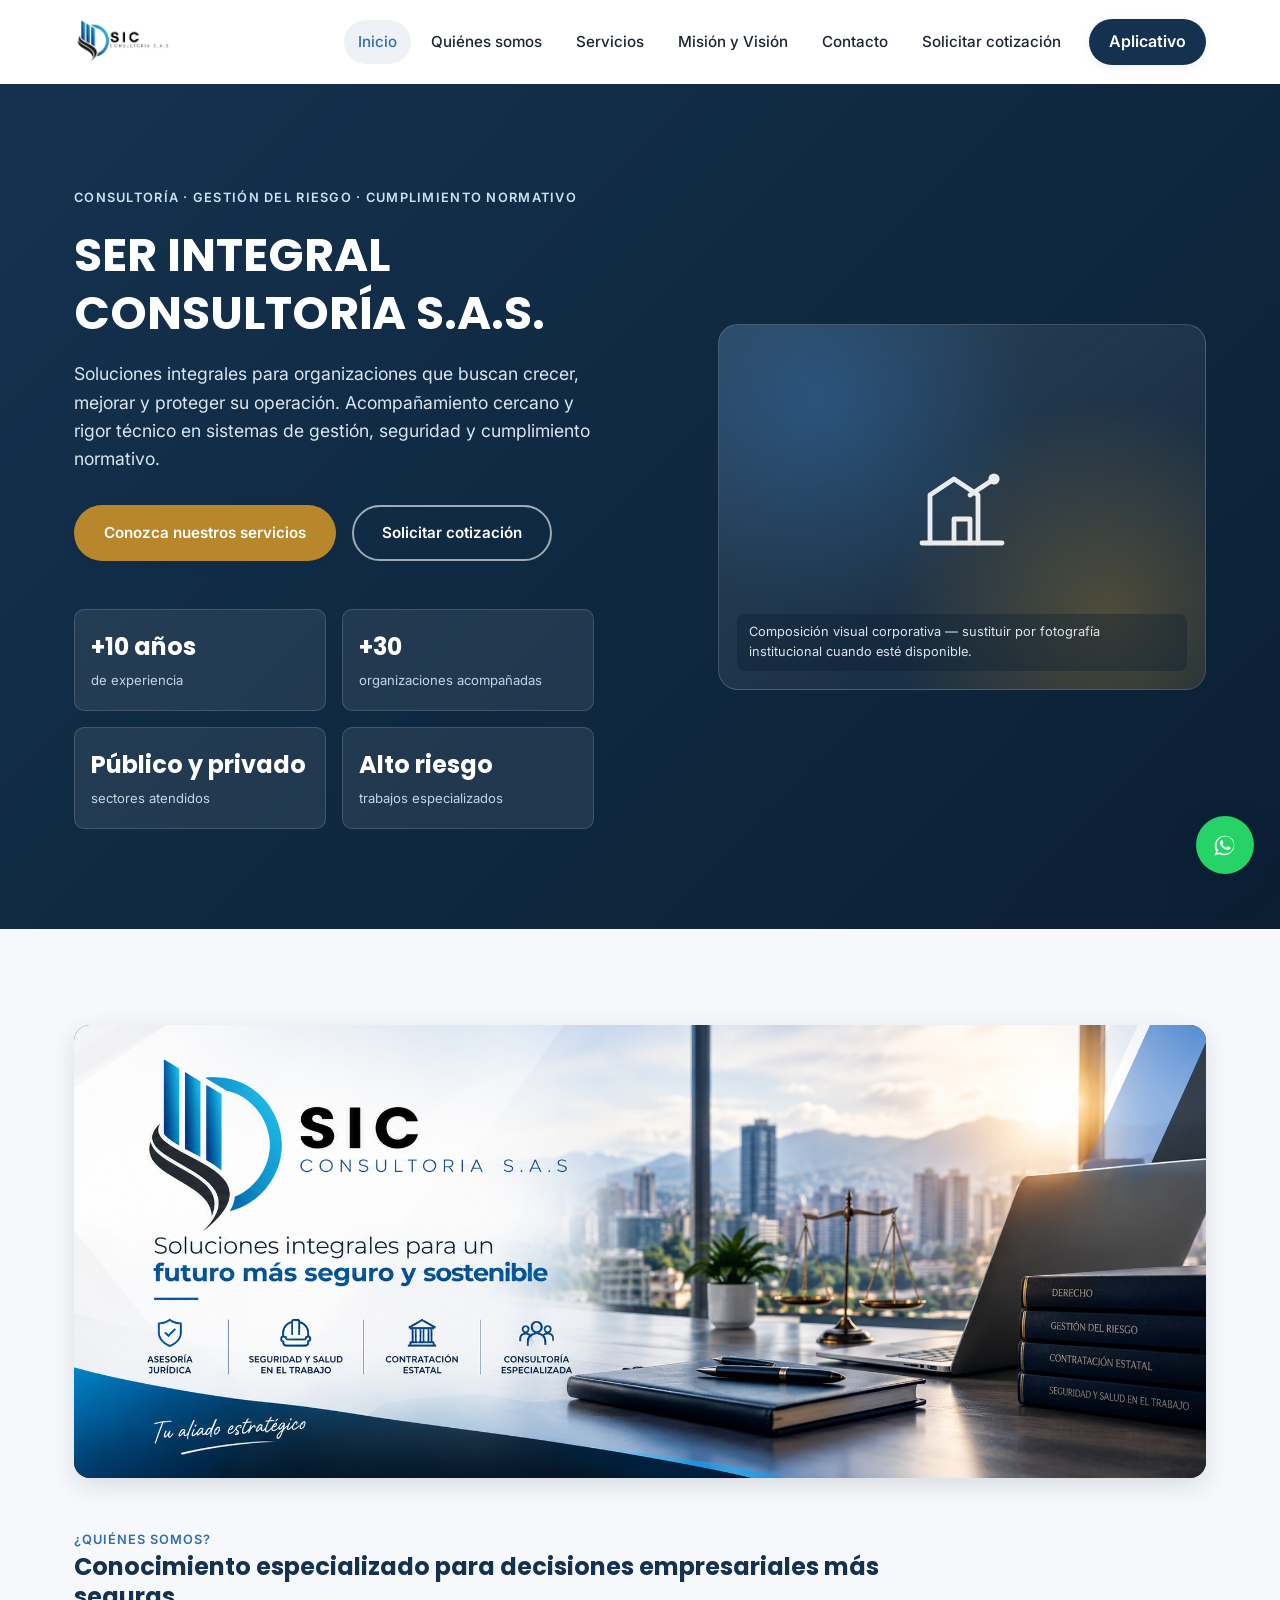
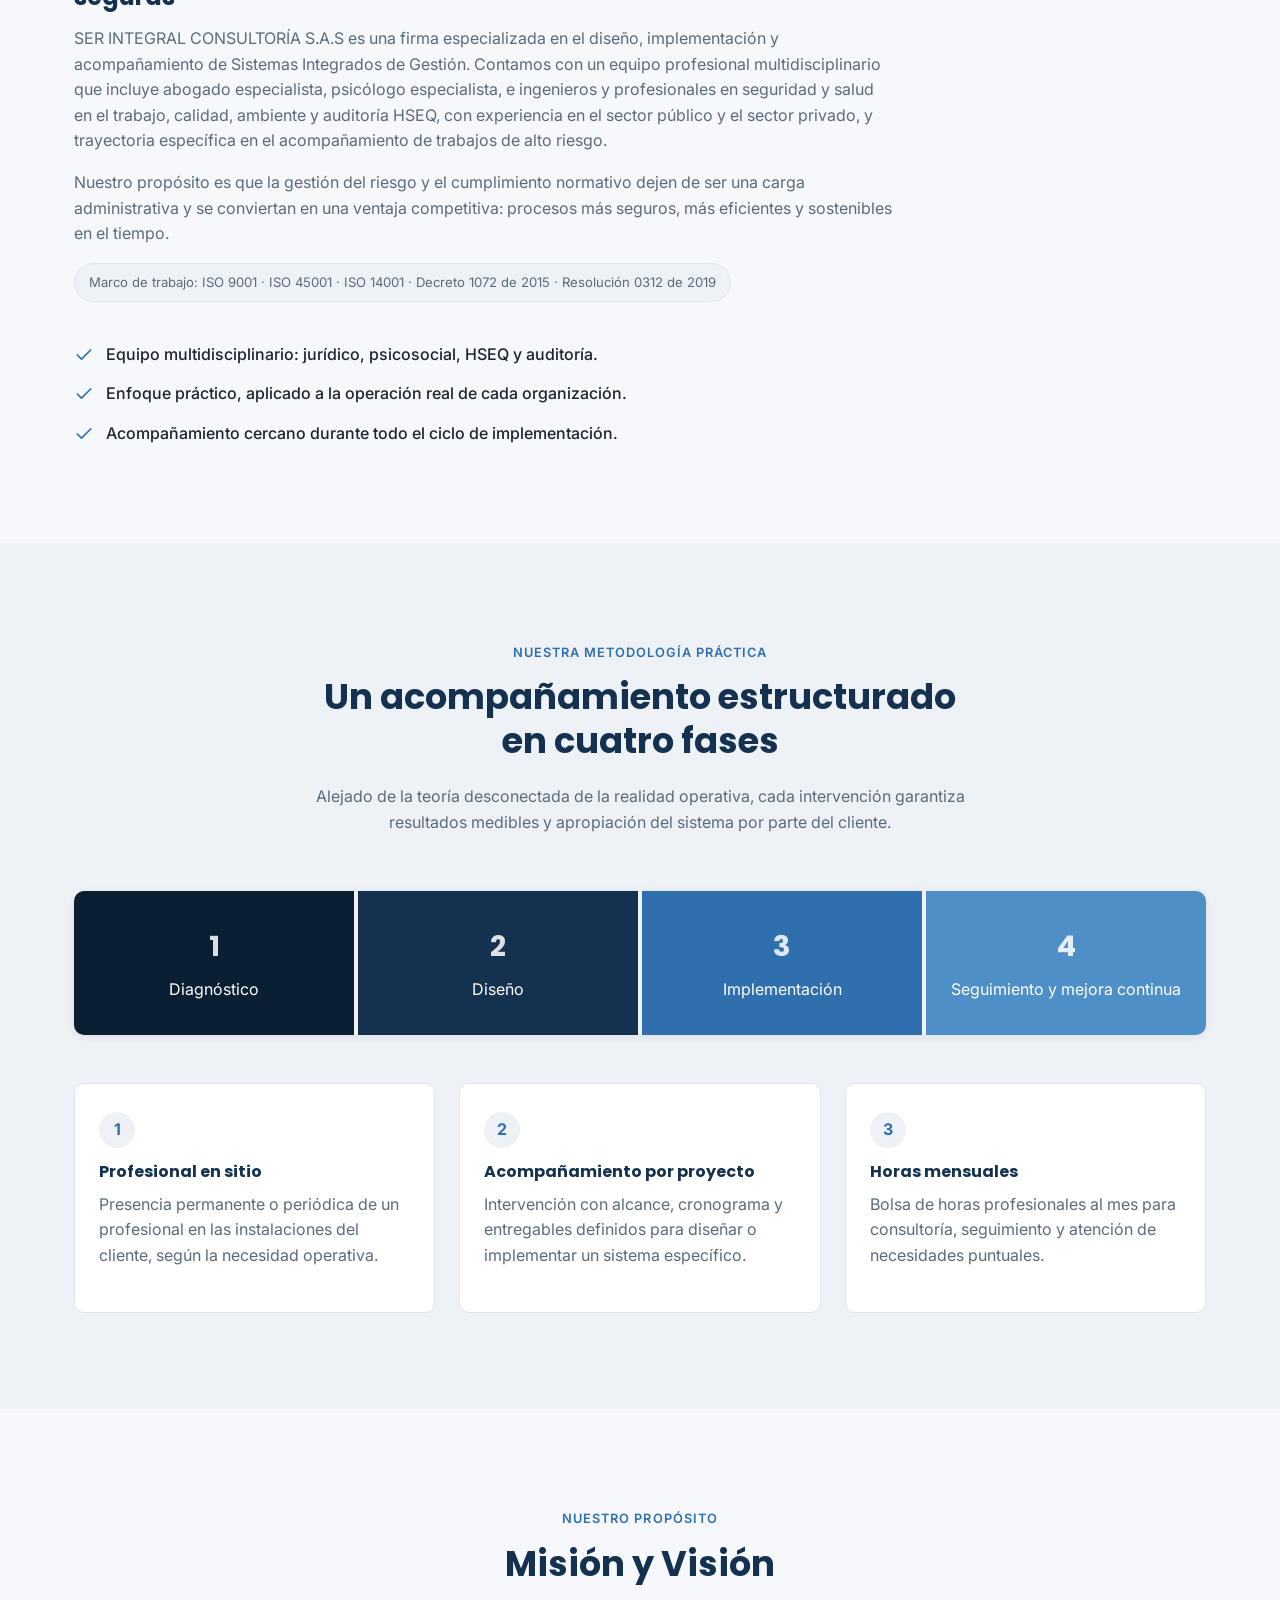
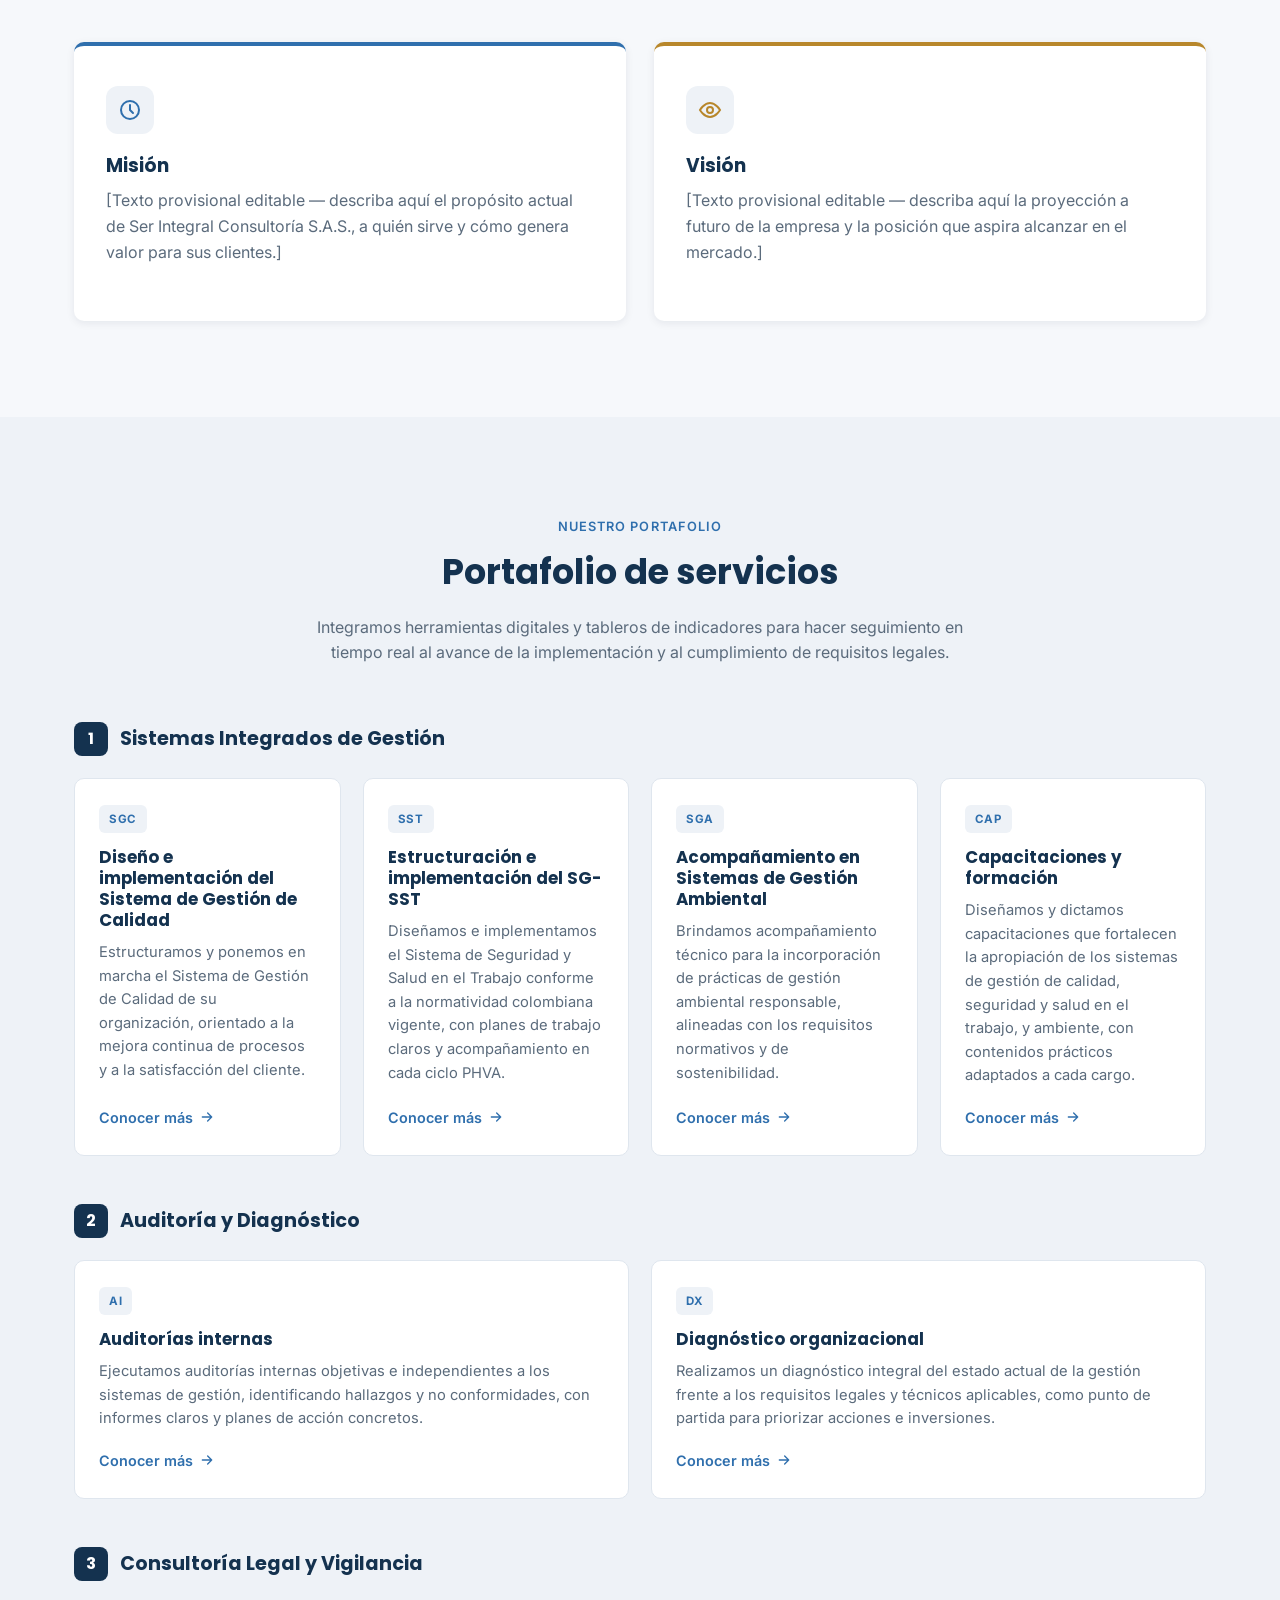
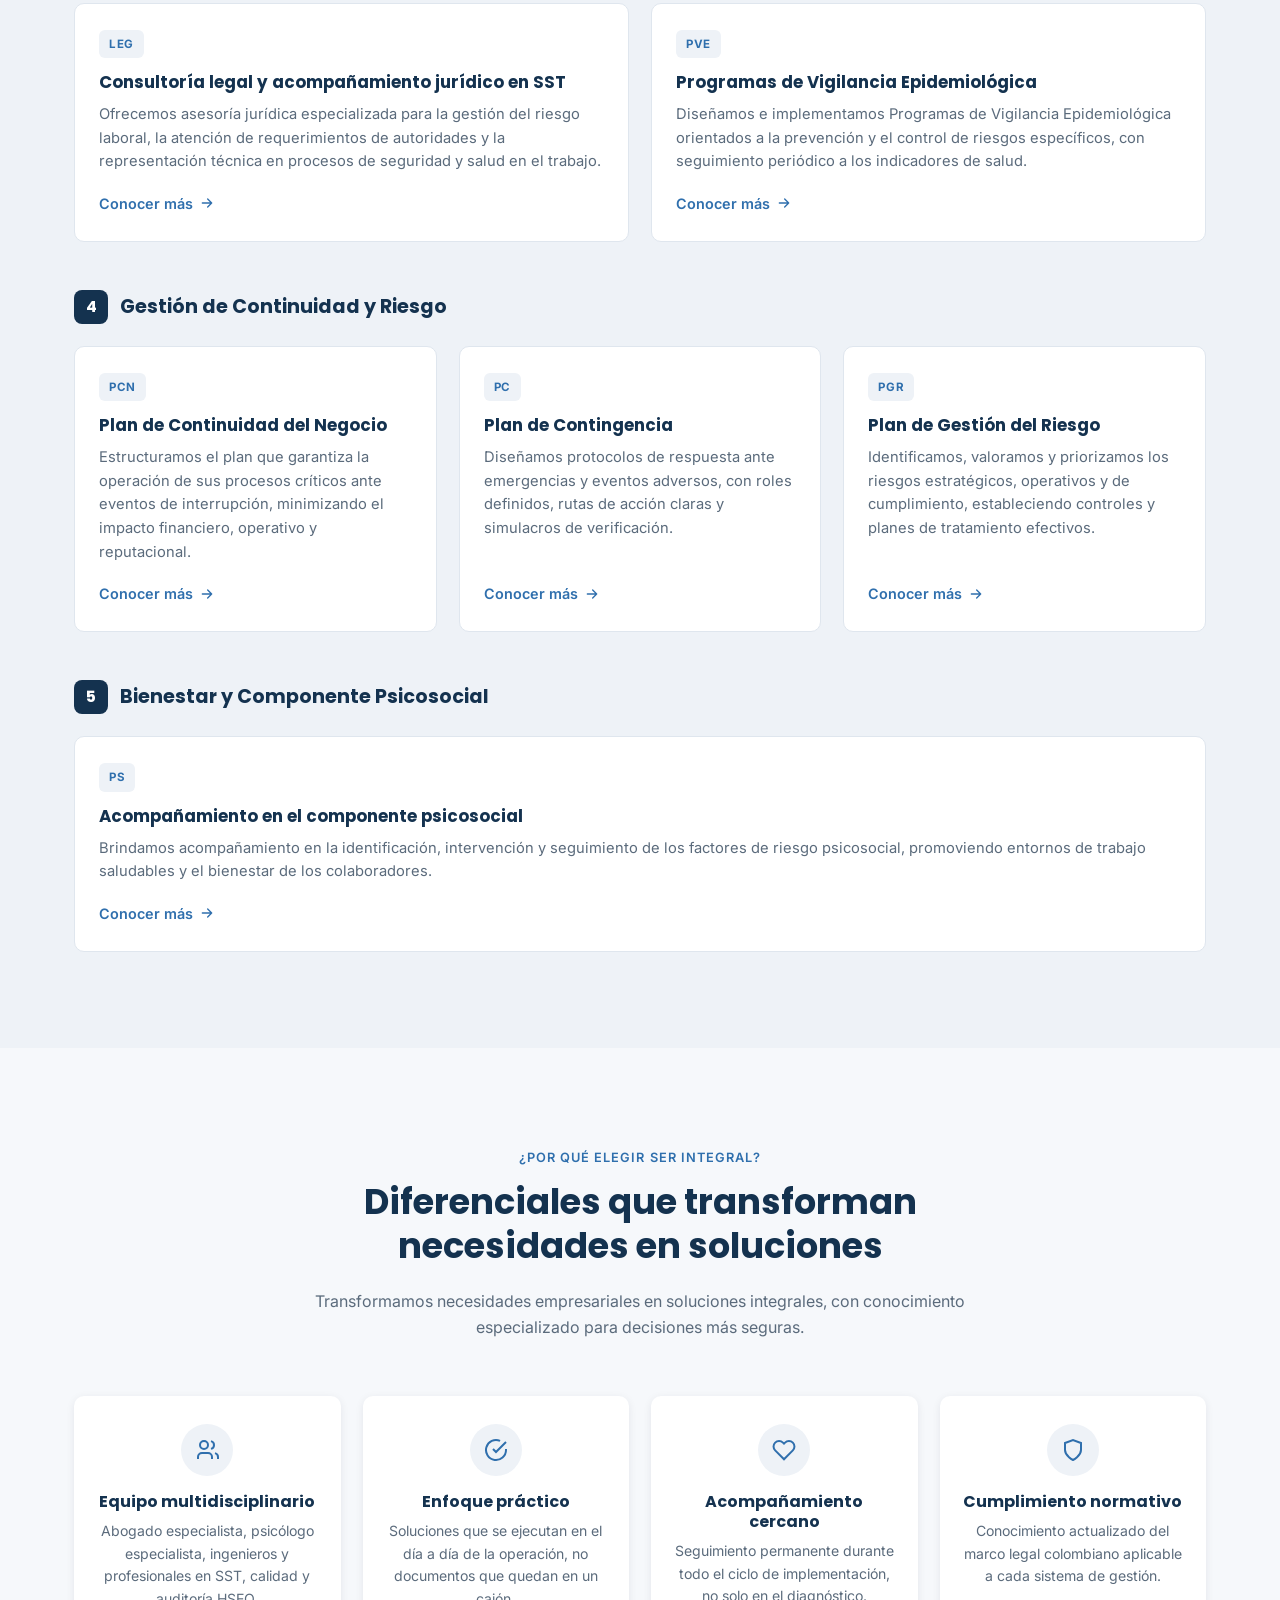
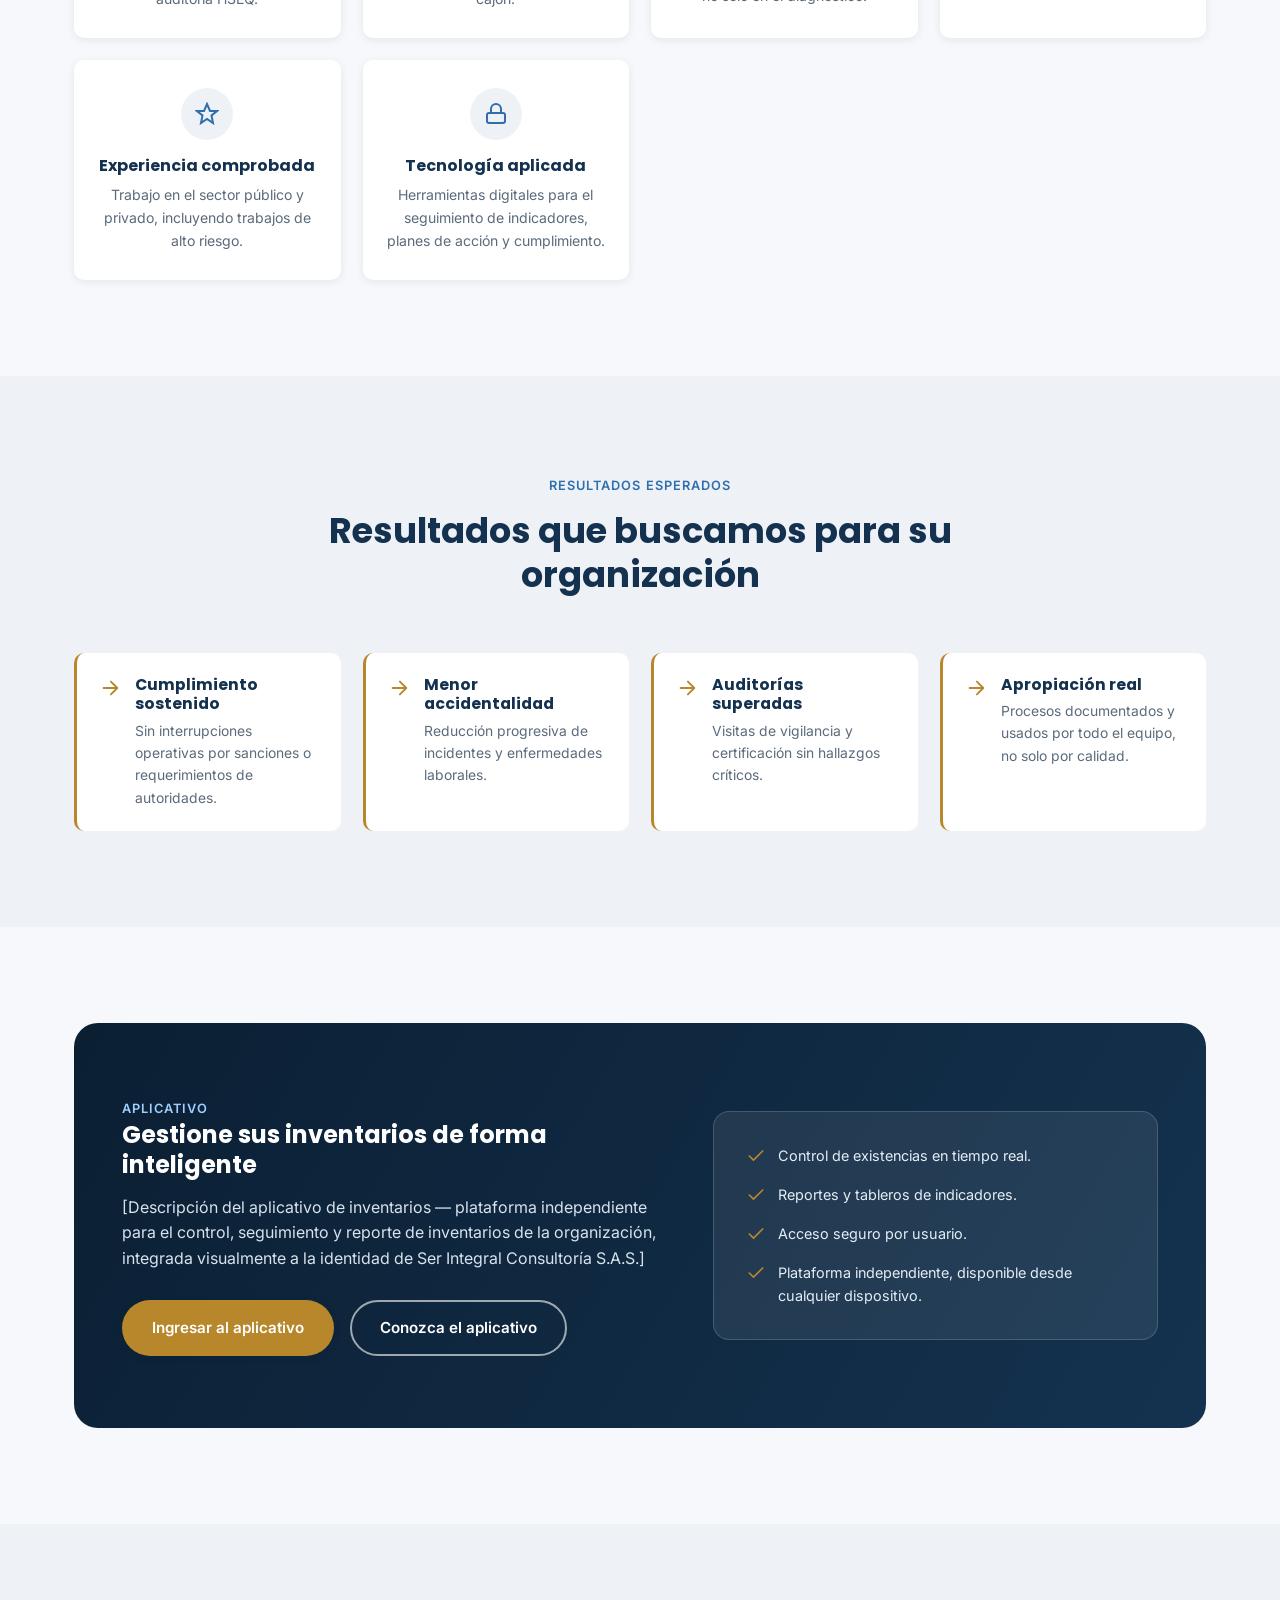
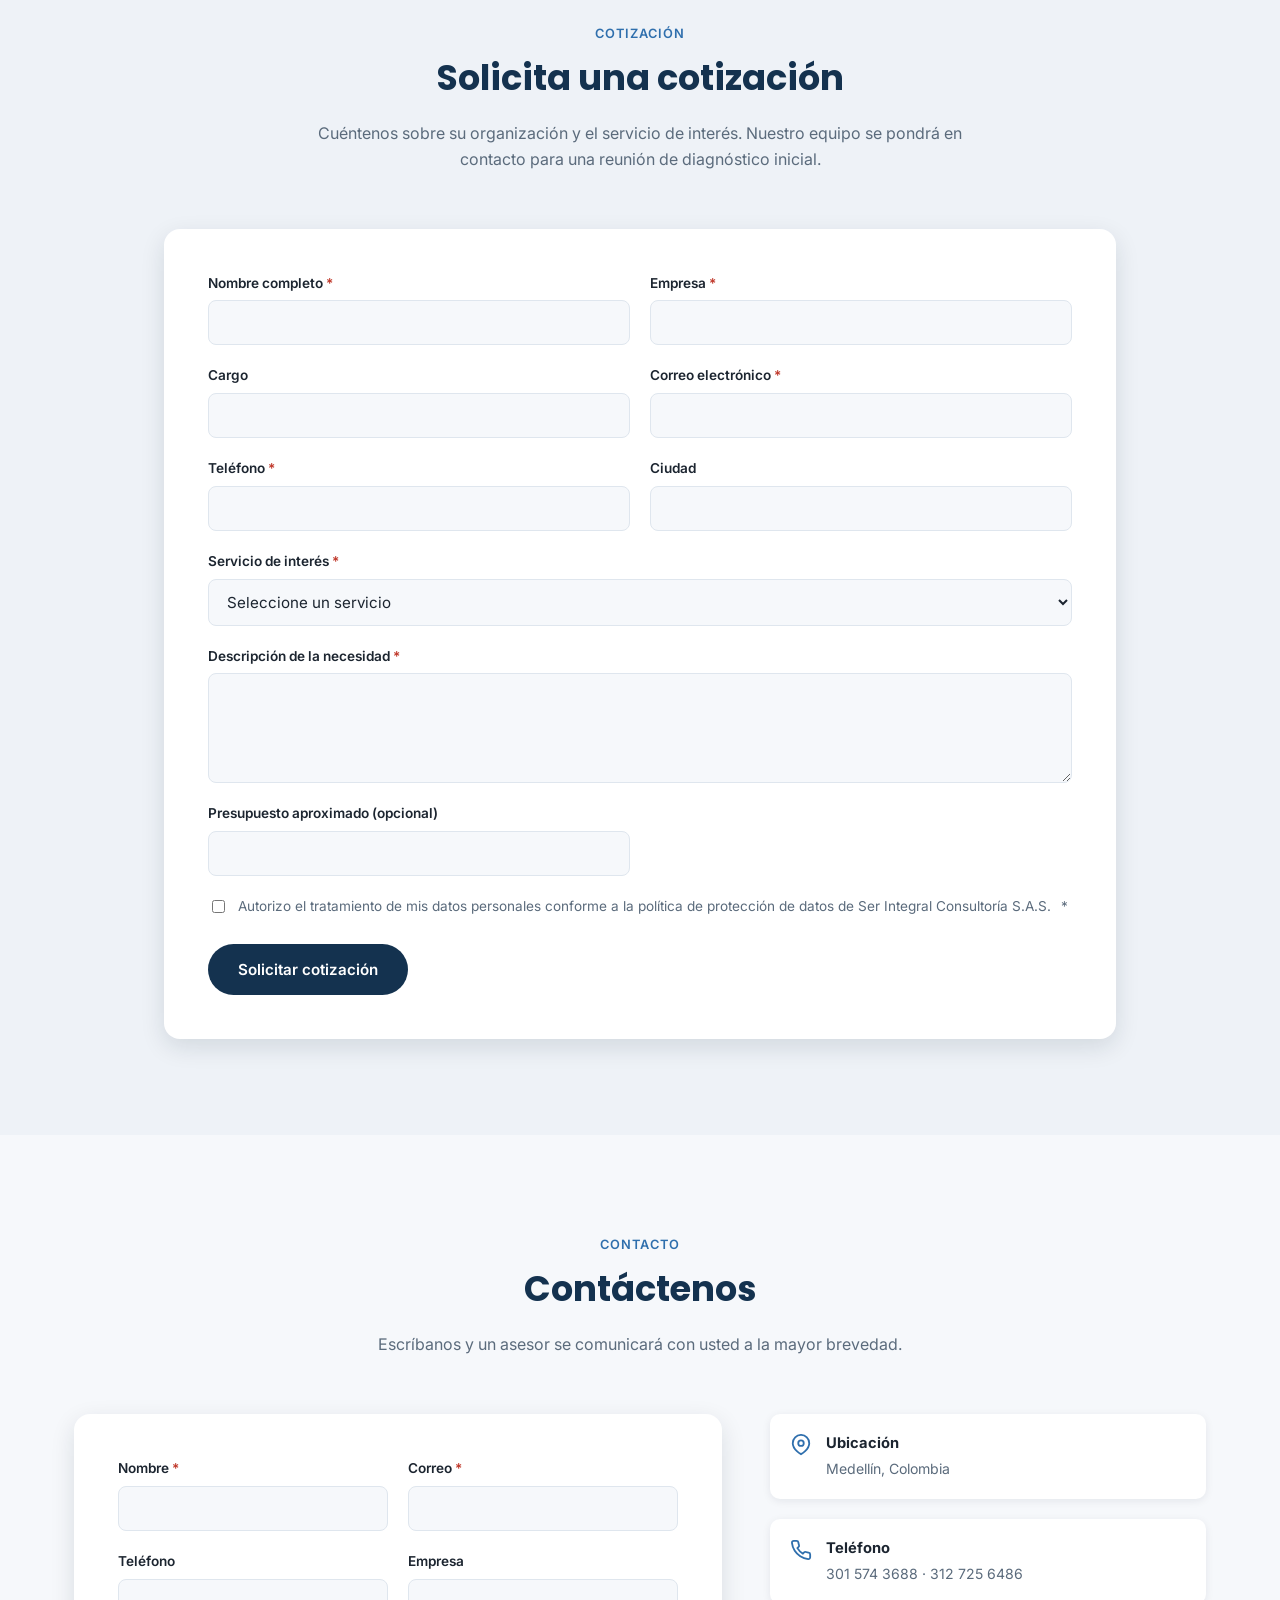
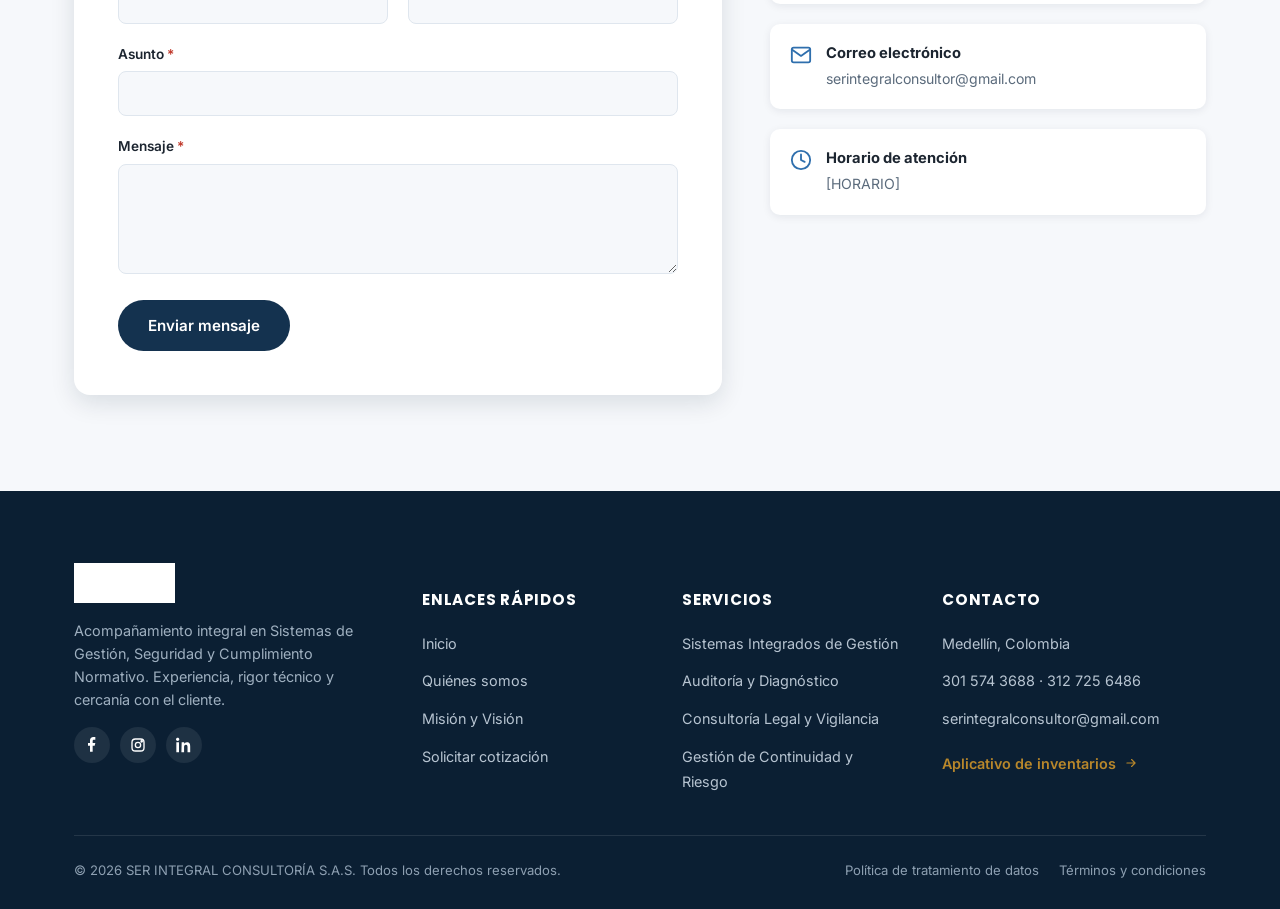
==== commit 61d632e4: "Add real institutional banner image to Quiénes somos section Replaces the placeholder visual composi" ====
--- a/index.html
+++ b/index.html
@@ -99,34 +99,32 @@
     <!-- ===================== QUIÉNES SOMOS ===================== -->
     <section id="quienes-somos">
       <div class="container">
-        <div class="about-grid">
-          <div class="about-media reveal" aria-hidden="true">
-            <div class="media-badge">[Imagen institucional — reemplazar por fotografía real del equipo o las instalaciones]</div>
-          </div>
-
-          <div class="about-content reveal">
-            <span class="eyebrow" style="color:var(--secondary);font-weight:600;letter-spacing:.08em;text-transform:uppercase;font-size:.8rem;">¿Quiénes somos?</span>
-            <h2>Conocimiento especializado para decisiones empresariales más seguras</h2>
-            <p>SER INTEGRAL CONSULTORÍA S.A.S es una firma especializada en el diseño, implementación y acompañamiento de Sistemas Integrados de Gestión. Contamos con un equipo profesional multidisciplinario que incluye abogado especialista, psicólogo especialista, e ingenieros y profesionales en seguridad y salud en el trabajo, calidad, ambiente y auditoría HSEQ, con experiencia en el sector público y el sector privado, y trayectoria específica en el acompañamiento de trabajos de alto riesgo.</p>
-            <p>Nuestro propósito es que la gestión del riesgo y el cumplimiento normativo dejen de ser una carga administrativa y se conviertan en una ventaja competitiva: procesos más seguros, más eficientes y sostenibles en el tiempo.</p>
-
-            <span class="badge-framework">Marco de trabajo: ISO 9001 · ISO 45001 · ISO 14001 · Decreto 1072 de 2015 · Resolución 0312 de 2019</span>
-
-            <ul class="about-list">
-              <li>
-                <svg width="20" height="20" viewBox="0 0 24 24" fill="none" stroke="currentColor" stroke-width="2"><path d="M20 6L9 17l-5-5" stroke-linecap="round" stroke-linejoin="round"/></svg>
-                Equipo multidisciplinario: jurídico, psicosocial, HSEQ y auditoría.
-              </li>
-              <li>
-                <svg width="20" height="20" viewBox="0 0 24 24" fill="none" stroke="currentColor" stroke-width="2"><path d="M20 6L9 17l-5-5" stroke-linecap="round" stroke-linejoin="round"/></svg>
-                Enfoque práctico, aplicado a la operación real de cada organización.
-              </li>
-              <li>
-                <svg width="20" height="20" viewBox="0 0 24 24" fill="none" stroke="currentColor" stroke-width="2"><path d="M20 6L9 17l-5-5" stroke-linecap="round" stroke-linejoin="round"/></svg>
-                Acompañamiento cercano durante todo el ciclo de implementación.
-              </li>
-            </ul>
-          </div>
+        <div class="about-banner reveal">
+          <img src="assets/img/institucional-banner.png" alt="Ser Integral Consultoría S.A.S. — soluciones integrales para un futuro más seguro y sostenible: asesoría jurídica, seguridad y salud en el trabajo, contratación estatal y consultoría especializada" />
+        </div>
+
+        <div class="about-content reveal">
+          <span class="eyebrow" style="color:var(--secondary);font-weight:600;letter-spacing:.08em;text-transform:uppercase;font-size:.8rem;">¿Quiénes somos?</span>
+          <h2>Conocimiento especializado para decisiones empresariales más seguras</h2>
+          <p>SER INTEGRAL CONSULTORÍA S.A.S es una firma especializada en el diseño, implementación y acompañamiento de Sistemas Integrados de Gestión. Contamos con un equipo profesional multidisciplinario que incluye abogado especialista, psicólogo especialista, e ingenieros y profesionales en seguridad y salud en el trabajo, calidad, ambiente y auditoría HSEQ, con experiencia en el sector público y el sector privado, y trayectoria específica en el acompañamiento de trabajos de alto riesgo.</p>
+          <p>Nuestro propósito es que la gestión del riesgo y el cumplimiento normativo dejen de ser una carga administrativa y se conviertan en una ventaja competitiva: procesos más seguros, más eficientes y sostenibles en el tiempo.</p>
+
+          <span class="badge-framework">Marco de trabajo: ISO 9001 · ISO 45001 · ISO 14001 · Decreto 1072 de 2015 · Resolución 0312 de 2019</span>
+
+          <ul class="about-list">
+            <li>
+              <svg width="20" height="20" viewBox="0 0 24 24" fill="none" stroke="currentColor" stroke-width="2"><path d="M20 6L9 17l-5-5" stroke-linecap="round" stroke-linejoin="round"/></svg>
+              Equipo multidisciplinario: jurídico, psicosocial, HSEQ y auditoría.
+            </li>
+            <li>
+              <svg width="20" height="20" viewBox="0 0 24 24" fill="none" stroke="currentColor" stroke-width="2"><path d="M20 6L9 17l-5-5" stroke-linecap="round" stroke-linejoin="round"/></svg>
+              Enfoque práctico, aplicado a la operación real de cada organización.
+            </li>
+            <li>
+              <svg width="20" height="20" viewBox="0 0 24 24" fill="none" stroke="currentColor" stroke-width="2"><path d="M20 6L9 17l-5-5" stroke-linecap="round" stroke-linejoin="round"/></svg>
+              Acompañamiento cercano durante todo el ciclo de implementación.
+            </li>
+          </ul>
         </div>
       </div>
     </section>
--- a/css/styles.css
+++ b/css/styles.css
@@ -327,35 +327,22 @@
 }
 
 /* ---------- Quiénes somos ---------- */
-.about-grid {
-  display: grid;
-  grid-template-columns: 0.9fr 1.1fr;
-  gap: 56px;
-  align-items: center;
-}
-
-.about-media {
+.about-banner {
   border-radius: 16px;
   overflow: hidden;
   box-shadow: var(--shadow-md);
   background: var(--primary);
-  aspect-ratio: 4 / 5;
-  position: relative;
-}
-
-.about-media img { width: 100%; height: 100%; object-fit: cover; }
-
-.about-media .media-badge {
-  position: absolute;
-  bottom: 20px;
-  left: 20px;
-  right: 20px;
-  background: rgba(11, 31, 51, 0.75);
-  color: #fff;
-  padding: 14px 16px;
-  border-radius: 10px;
-  font-size: 0.85rem;
-}
+  margin-bottom: 48px;
+}
+
+.about-banner img {
+  width: 100%;
+  height: auto;
+  display: block;
+  object-fit: cover;
+}
+
+.about-content { max-width: 820px; }
 
 .about-content .badge-framework {
   display: inline-block;
@@ -876,8 +863,6 @@
 @media (max-width: 1024px) {
   .hero-inner { grid-template-columns: 1fr; }
   .hero-visual { order: -1; width: 100%; max-width: 420px; margin: 0 auto; }
-  .about-grid { grid-template-columns: 1fr; }
-  .about-media { width: 100%; max-width: 420px; margin: 0 auto; aspect-ratio: 16/10; }
   .app-inner { grid-template-columns: 1fr; }
   .contact-grid { grid-template-columns: 1fr; }
   .footer-grid { grid-template-columns: 1fr 1fr; }
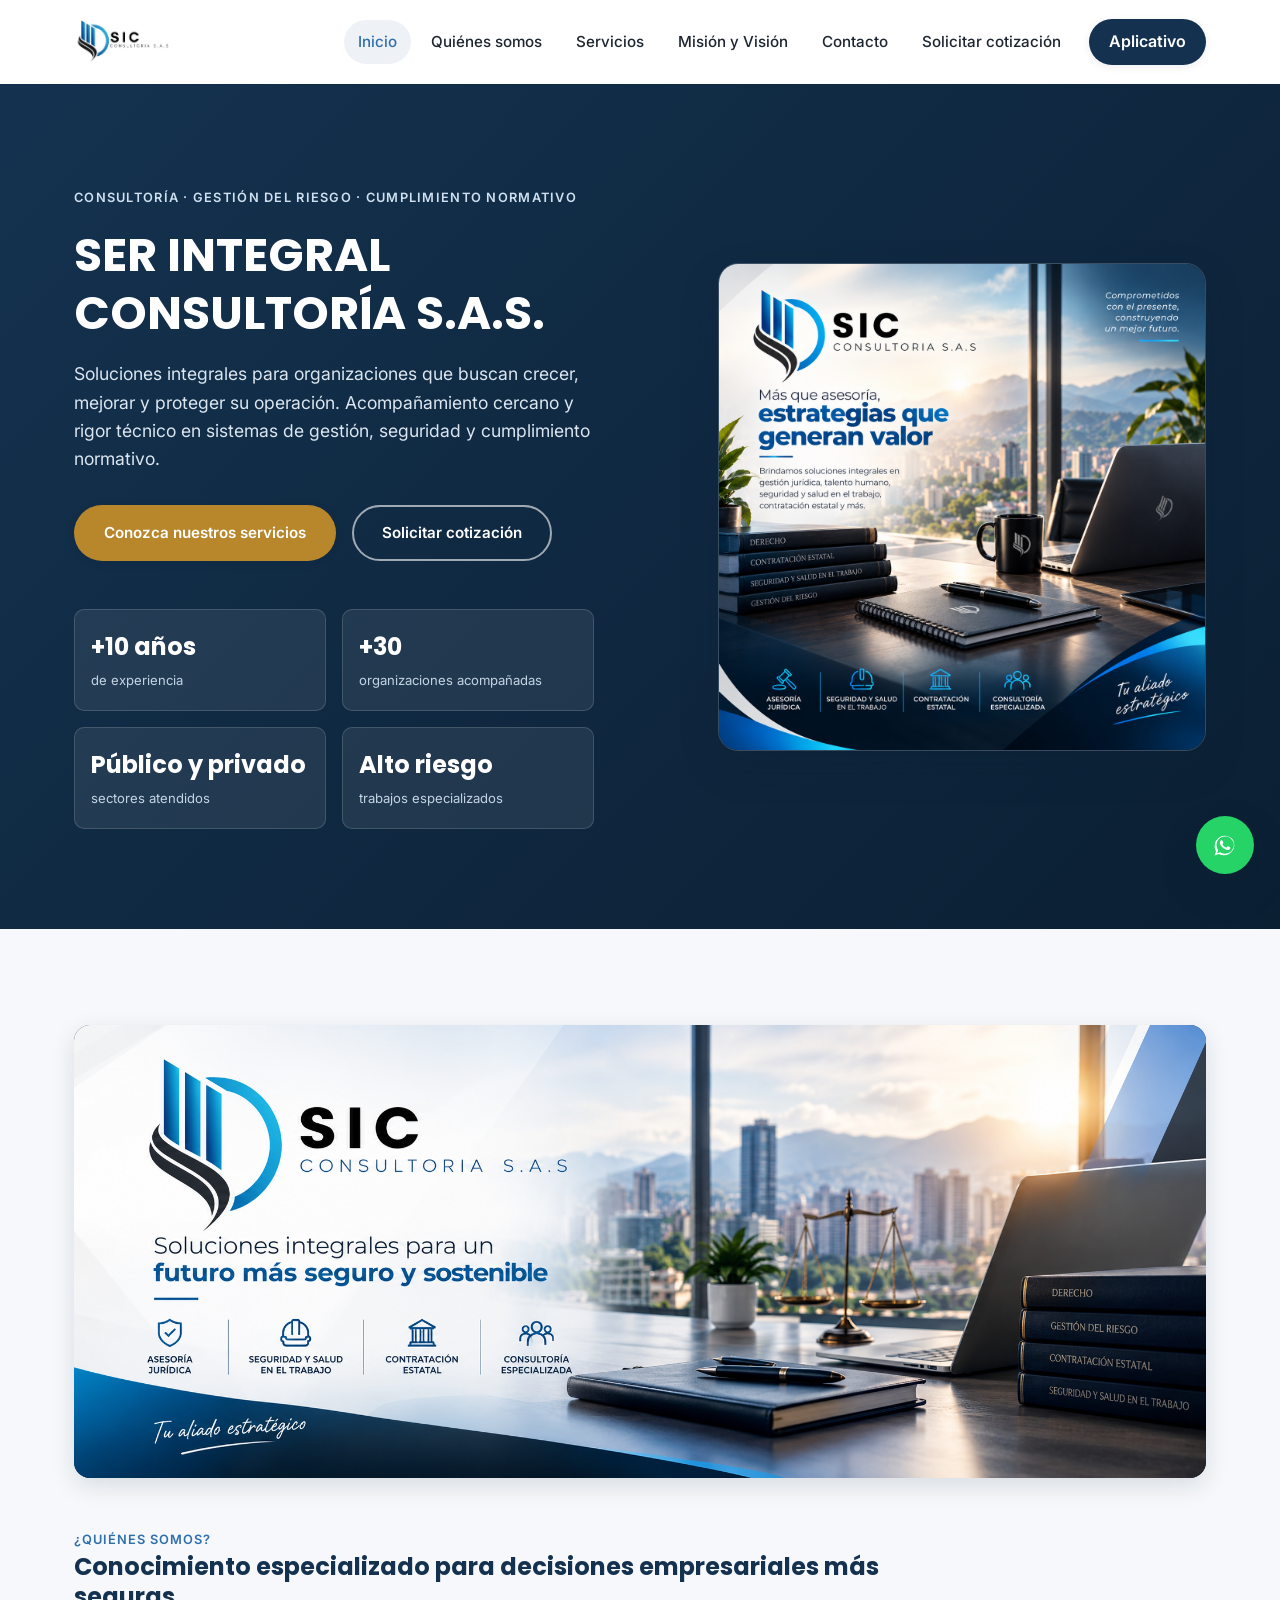
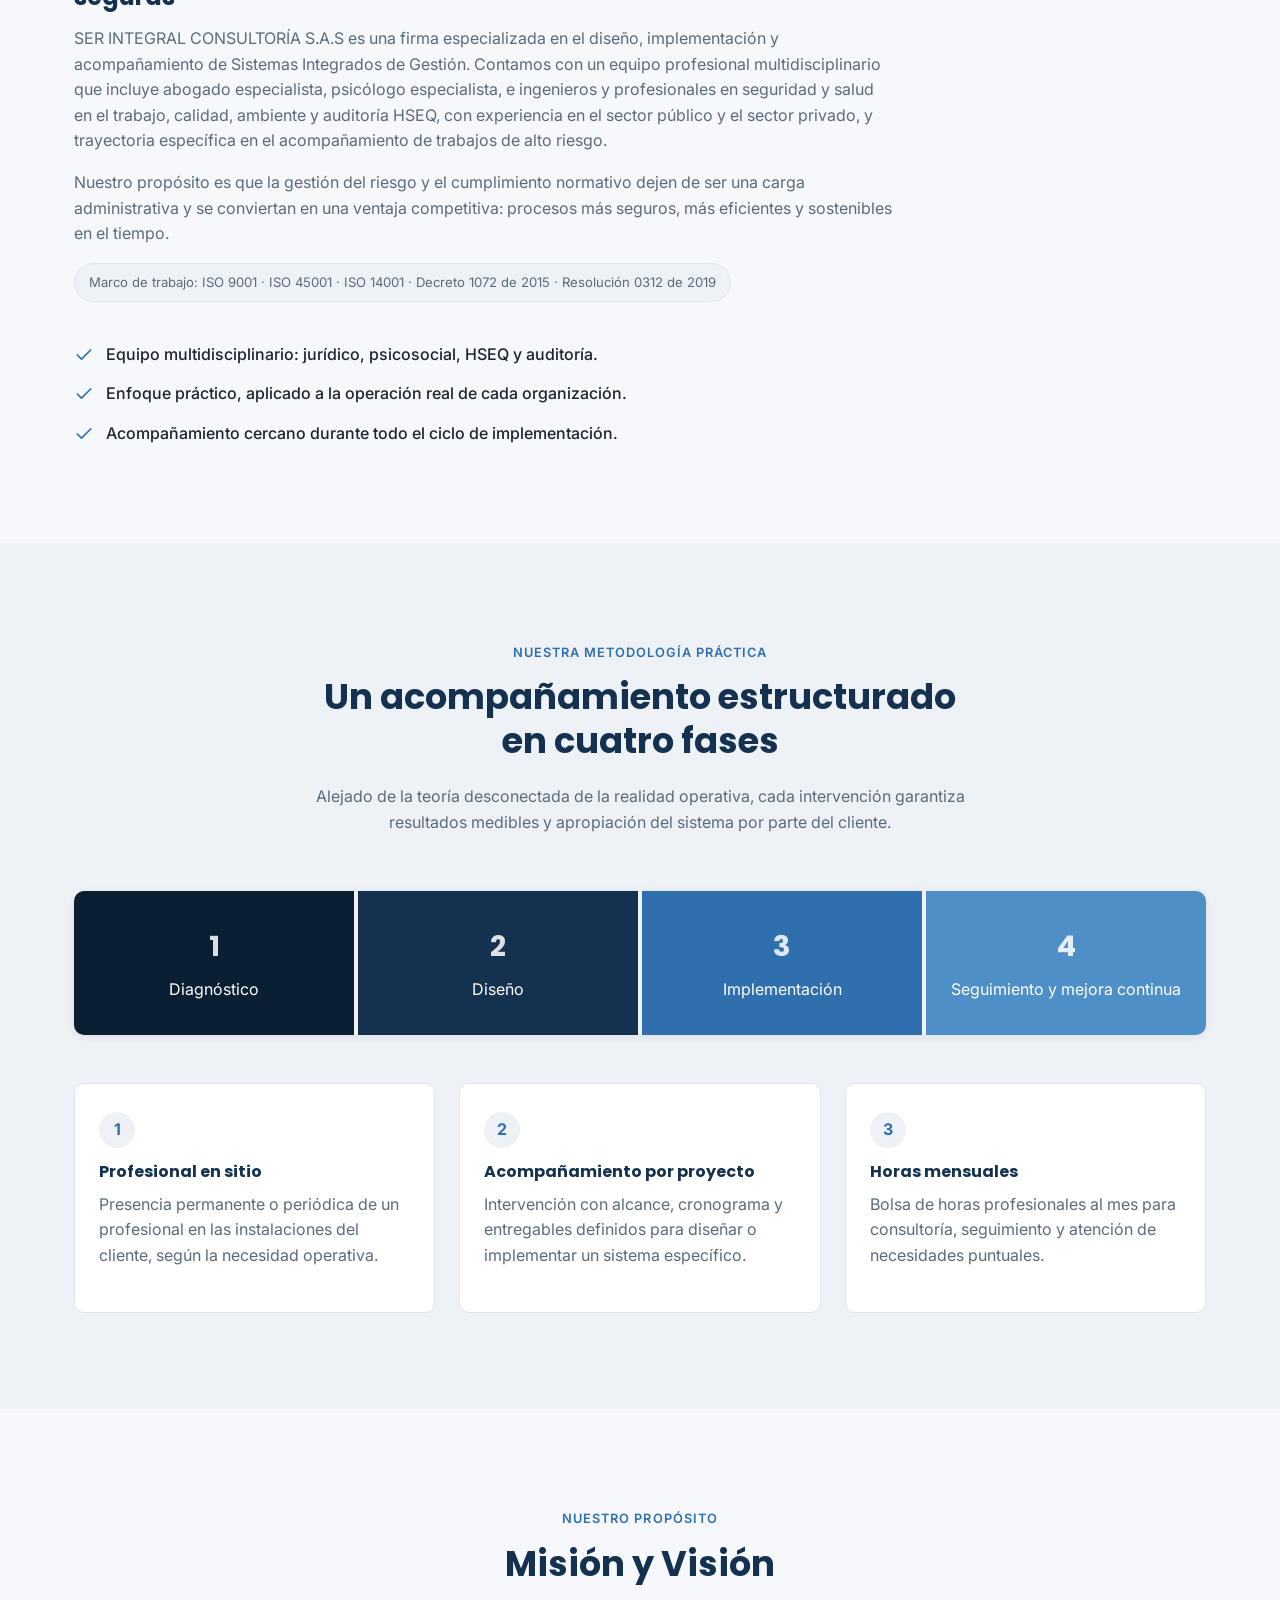
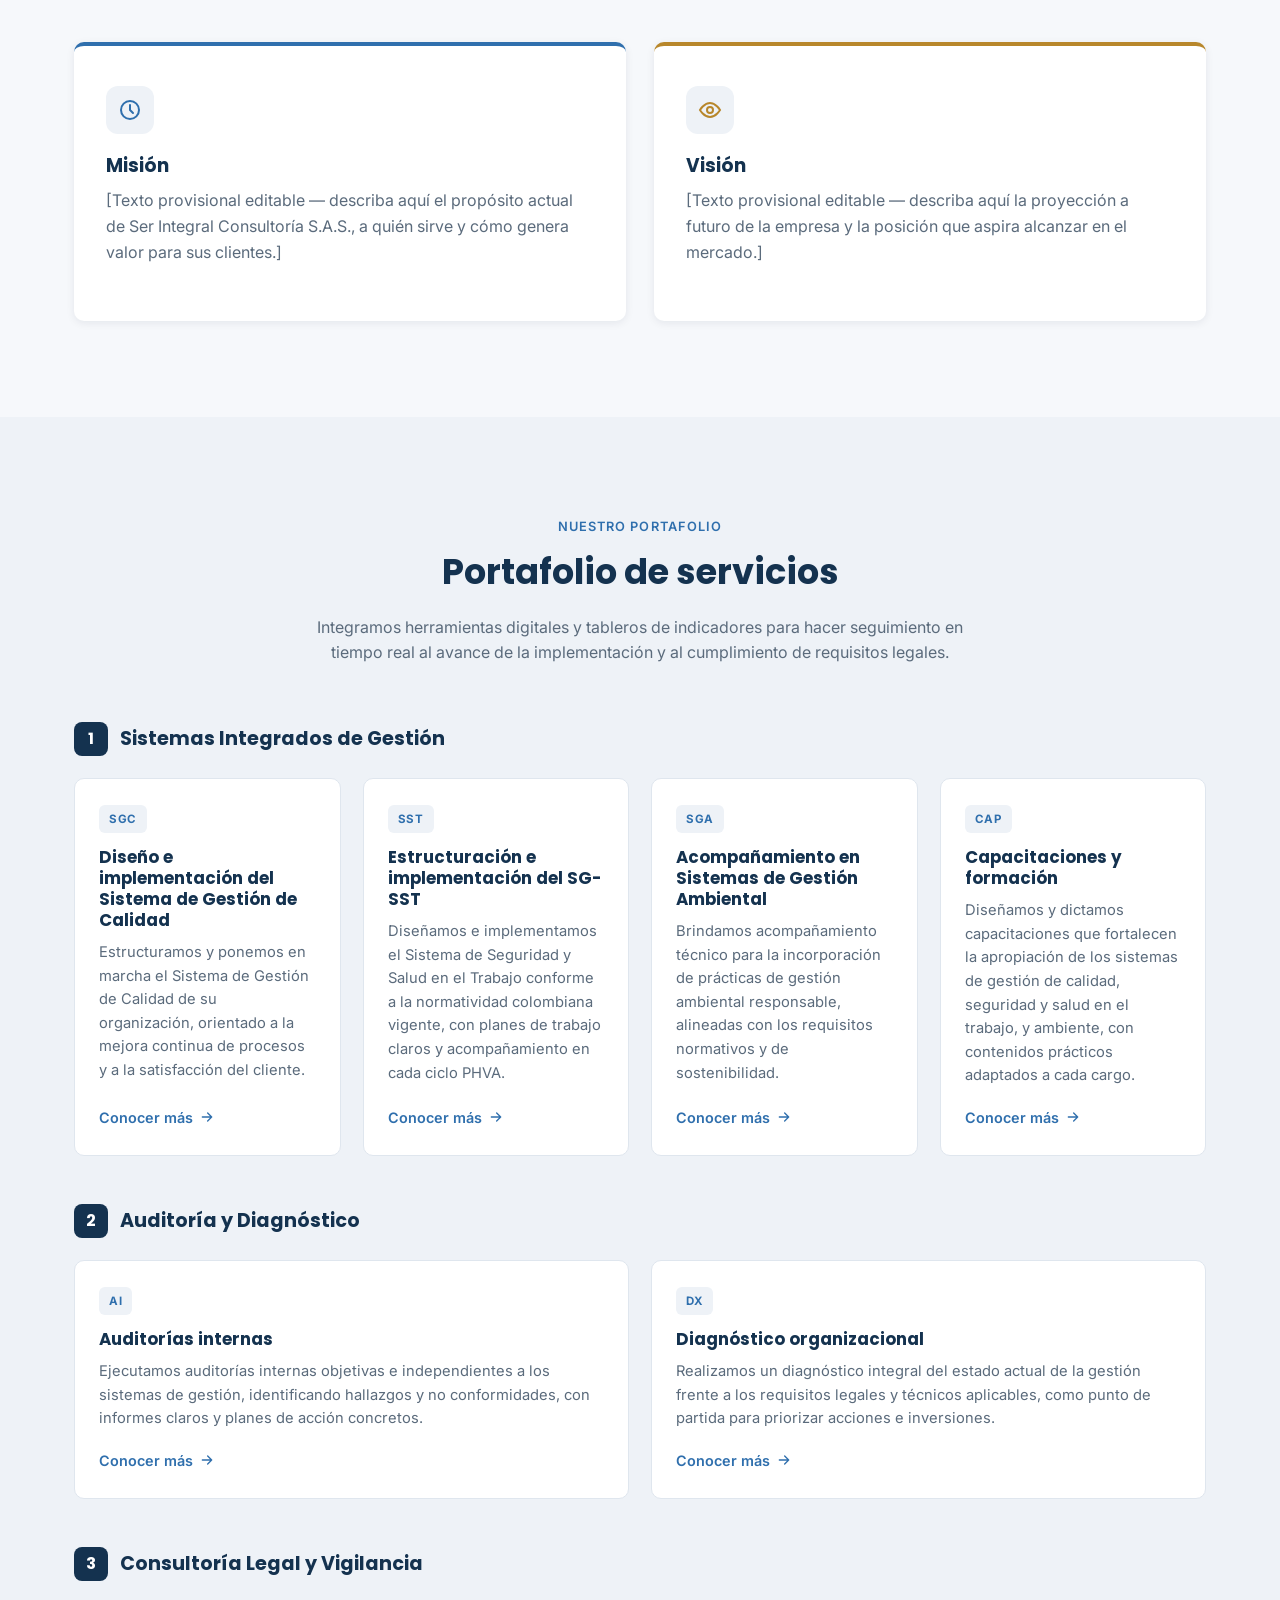
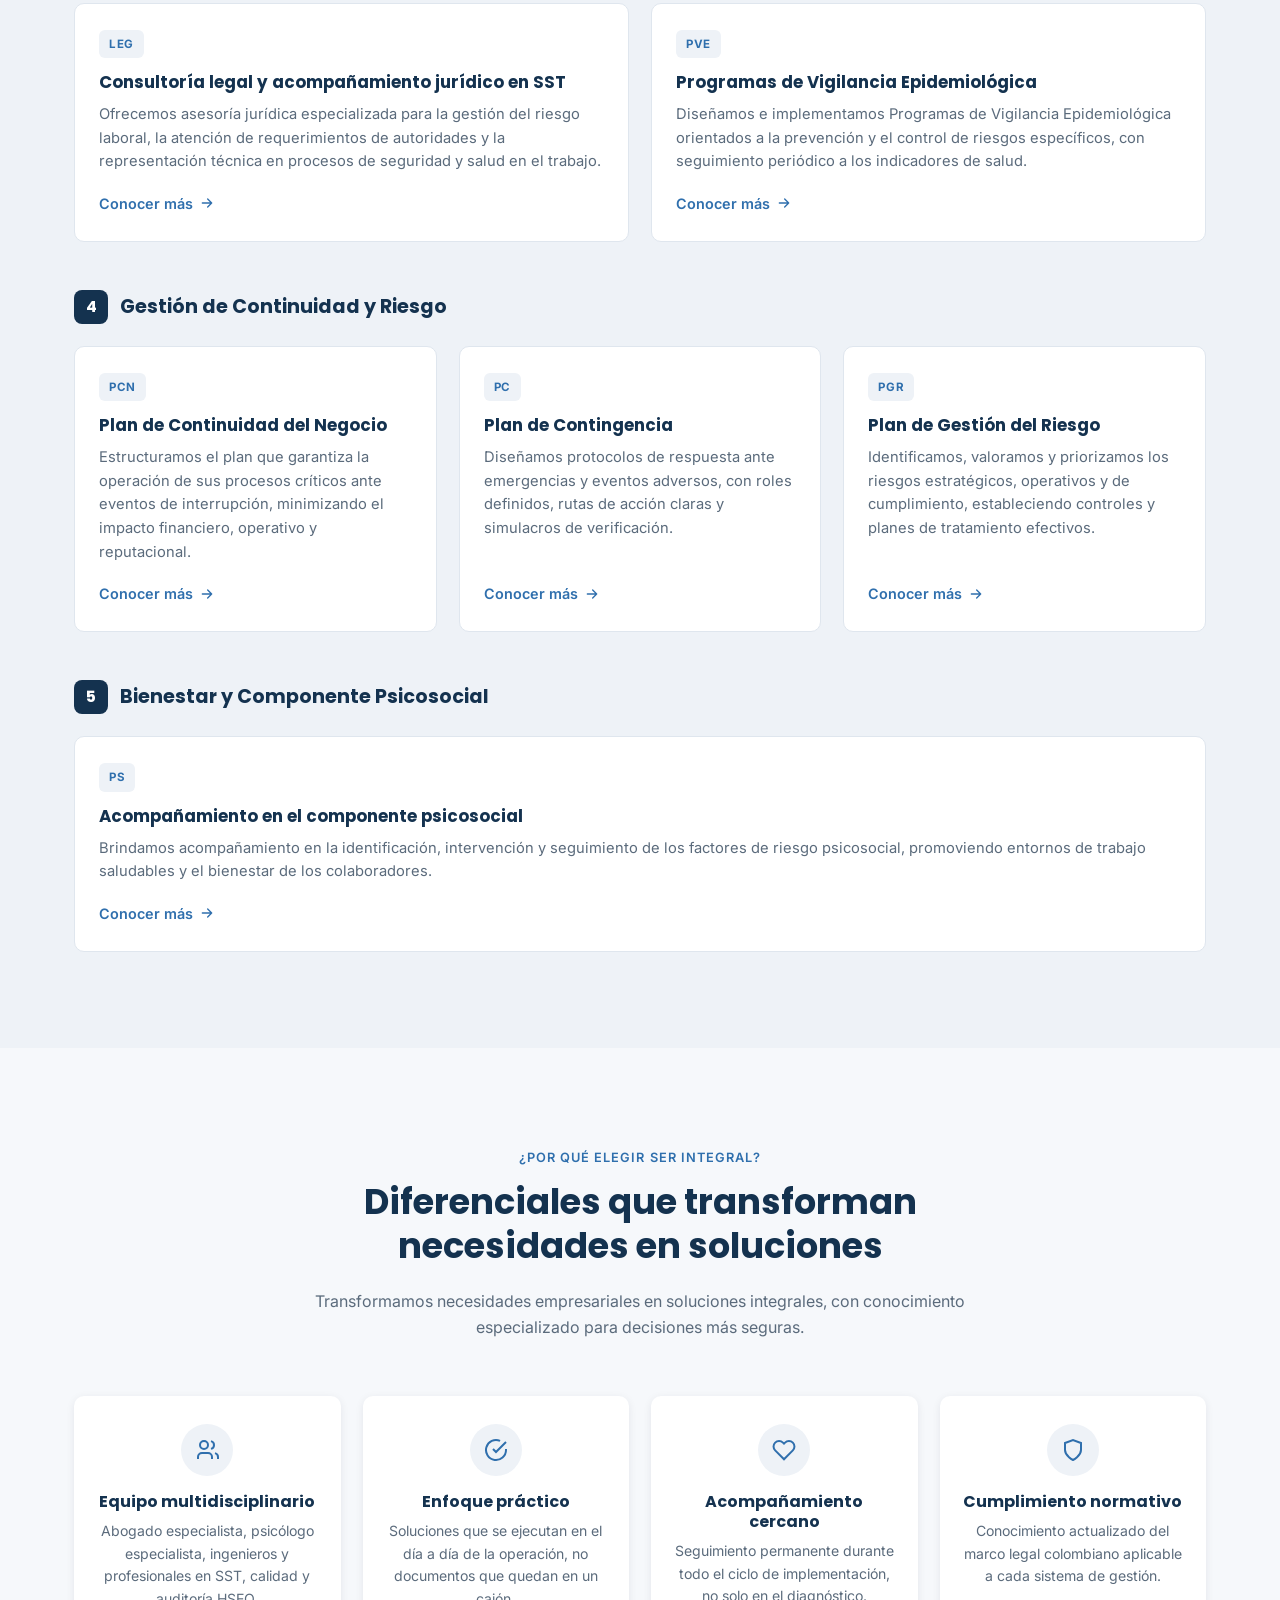
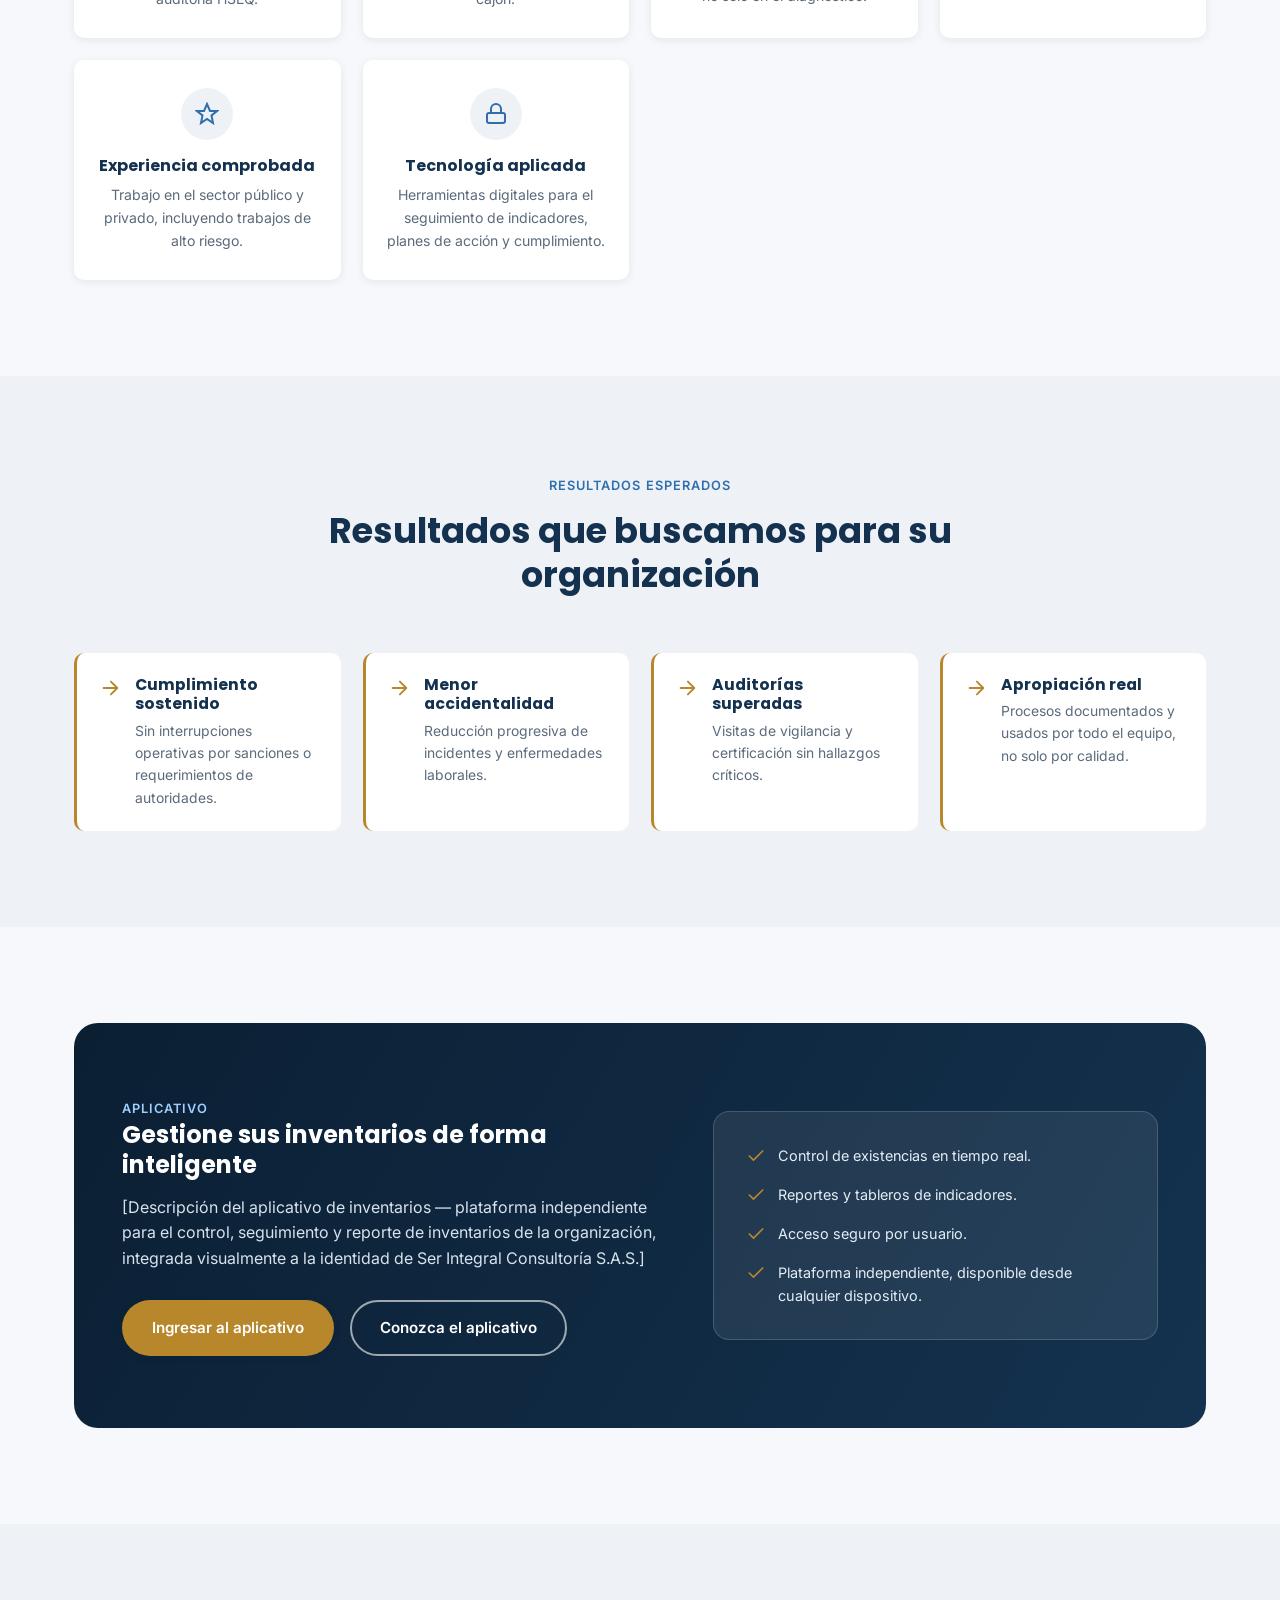
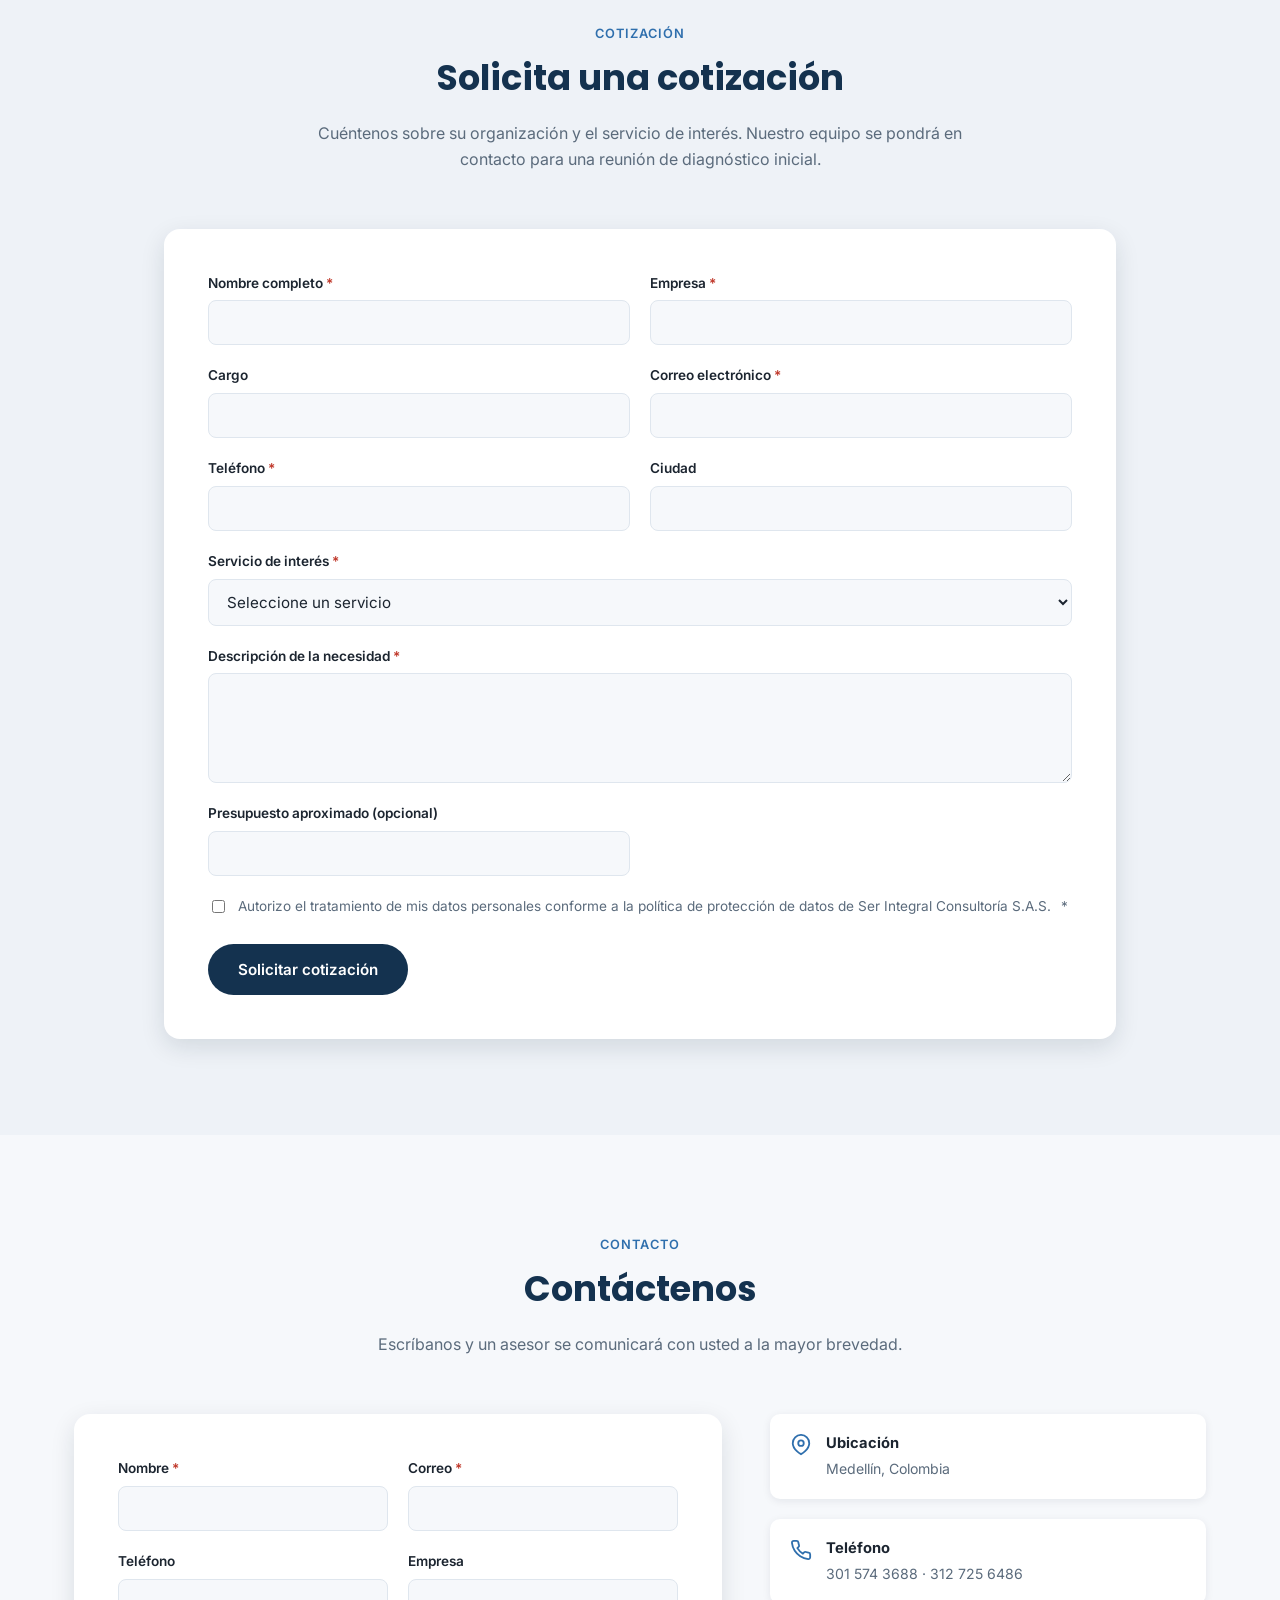
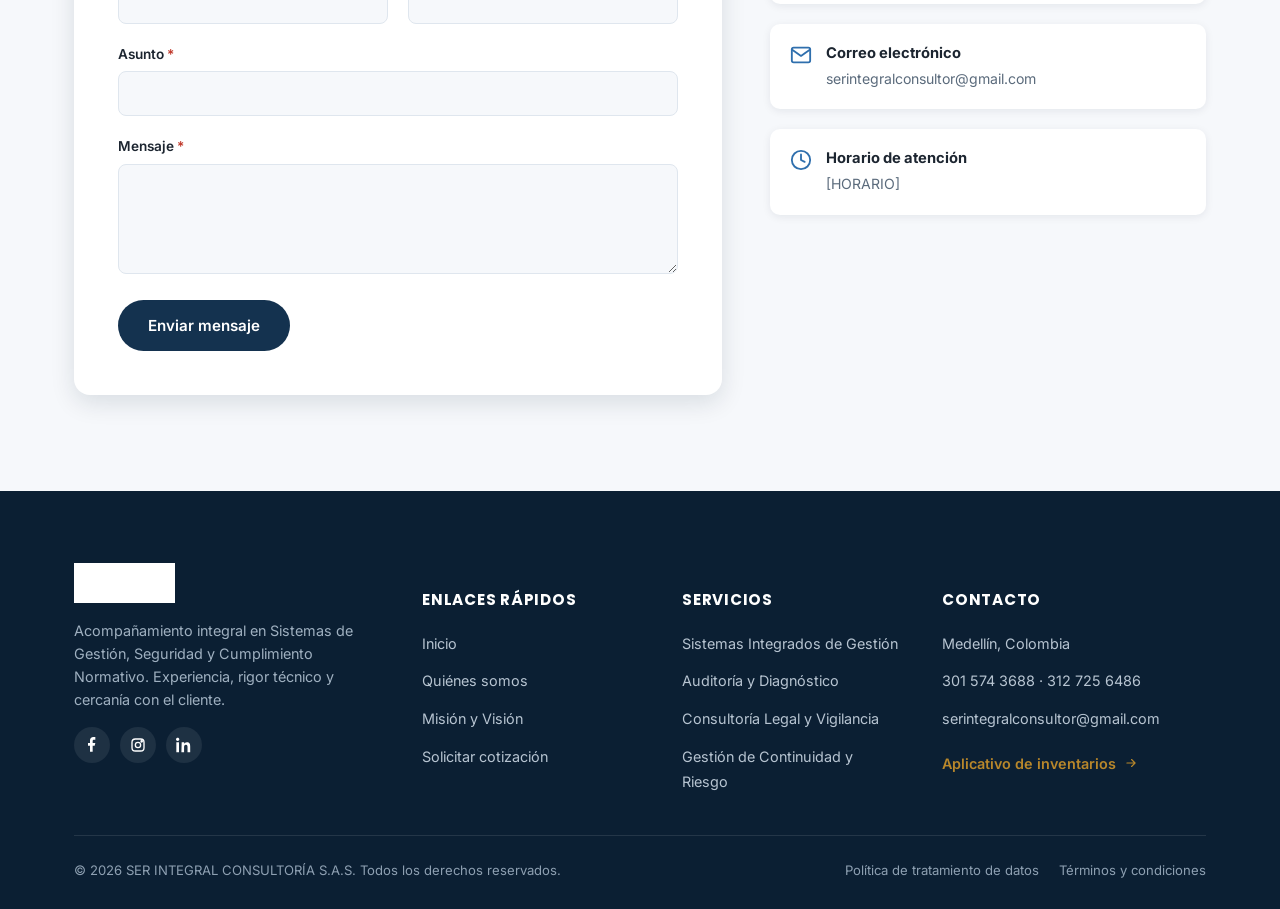
==== commit 5d03ac3b: "Replace hero placeholder composition with real institutional image Swaps the decorative gradient/ico" ====
--- a/index.html
+++ b/index.html
@@ -81,16 +81,9 @@
           </div>
         </div>
 
-        <div class="hero-visual" aria-hidden="true">
+        <div class="hero-visual">
           <div class="visual-frame">
-            <svg class="visual-icon" viewBox="0 0 24 24" fill="none" stroke="#ffffff" stroke-width="1.2">
-              <path d="M4 21V9l6-4 6 4v12" stroke-linecap="round" stroke-linejoin="round"/>
-              <path d="M10 21v-6h4v6" stroke-linecap="round" stroke-linejoin="round"/>
-              <path d="M2 21h20" stroke-linecap="round"/>
-              <path d="M14 9l6-4" stroke-linecap="round"/>
-              <circle cx="20" cy="5" r="1.4" fill="#ffffff" stroke="none"/>
-            </svg>
-            <span class="visual-caption">Composición visual corporativa — sustituir por fotografía institucional cuando esté disponible.</span>
+            <img src="assets/img/hero-institucional.png" alt="Ser Integral Consultoría S.A.S. — más que asesoría, estrategias que generan valor: gestión jurídica, talento humano, seguridad y salud en el trabajo, contratación estatal" />
           </div>
         </div>
       </div>
--- a/css/styles.css
+++ b/css/styles.css
@@ -284,46 +284,16 @@
 
 .hero-visual .visual-frame {
   width: 100%;
-  aspect-ratio: 4 / 3;
   border-radius: 20px;
-  background: linear-gradient(145deg, rgba(255,255,255,0.12), rgba(255,255,255,0.02));
   border: 1px solid rgba(255,255,255,0.18);
-  display: flex;
-  align-items: center;
-  justify-content: center;
-  position: relative;
+  box-shadow: var(--shadow-lg);
   overflow: hidden;
 }
 
-.hero-visual .visual-frame::before {
-  content: "";
-  position: absolute;
-  inset: 0;
-  background:
-    radial-gradient(circle at 20% 20%, rgba(47,111,173,0.45), transparent 45%),
-    radial-gradient(circle at 80% 80%, rgba(184,135,43,0.35), transparent 45%);
-}
-
-.hero-visual .visual-icon {
-  position: relative;
-  z-index: 1;
-  width: 96px;
-  height: 96px;
-  opacity: 0.9;
-}
-
-.hero-visual .visual-caption {
-  position: absolute;
-  bottom: 18px;
-  left: 18px;
-  right: 18px;
-  z-index: 1;
-  font-size: 0.8rem;
-  color: #dbe6f0;
-  background: rgba(11, 31, 51, 0.35);
-  padding: 8px 12px;
-  border-radius: 8px;
-  backdrop-filter: blur(2px);
+.hero-visual .visual-frame img {
+  width: 100%;
+  height: auto;
+  display: block;
 }
 
 /* ---------- Quiénes somos ---------- */
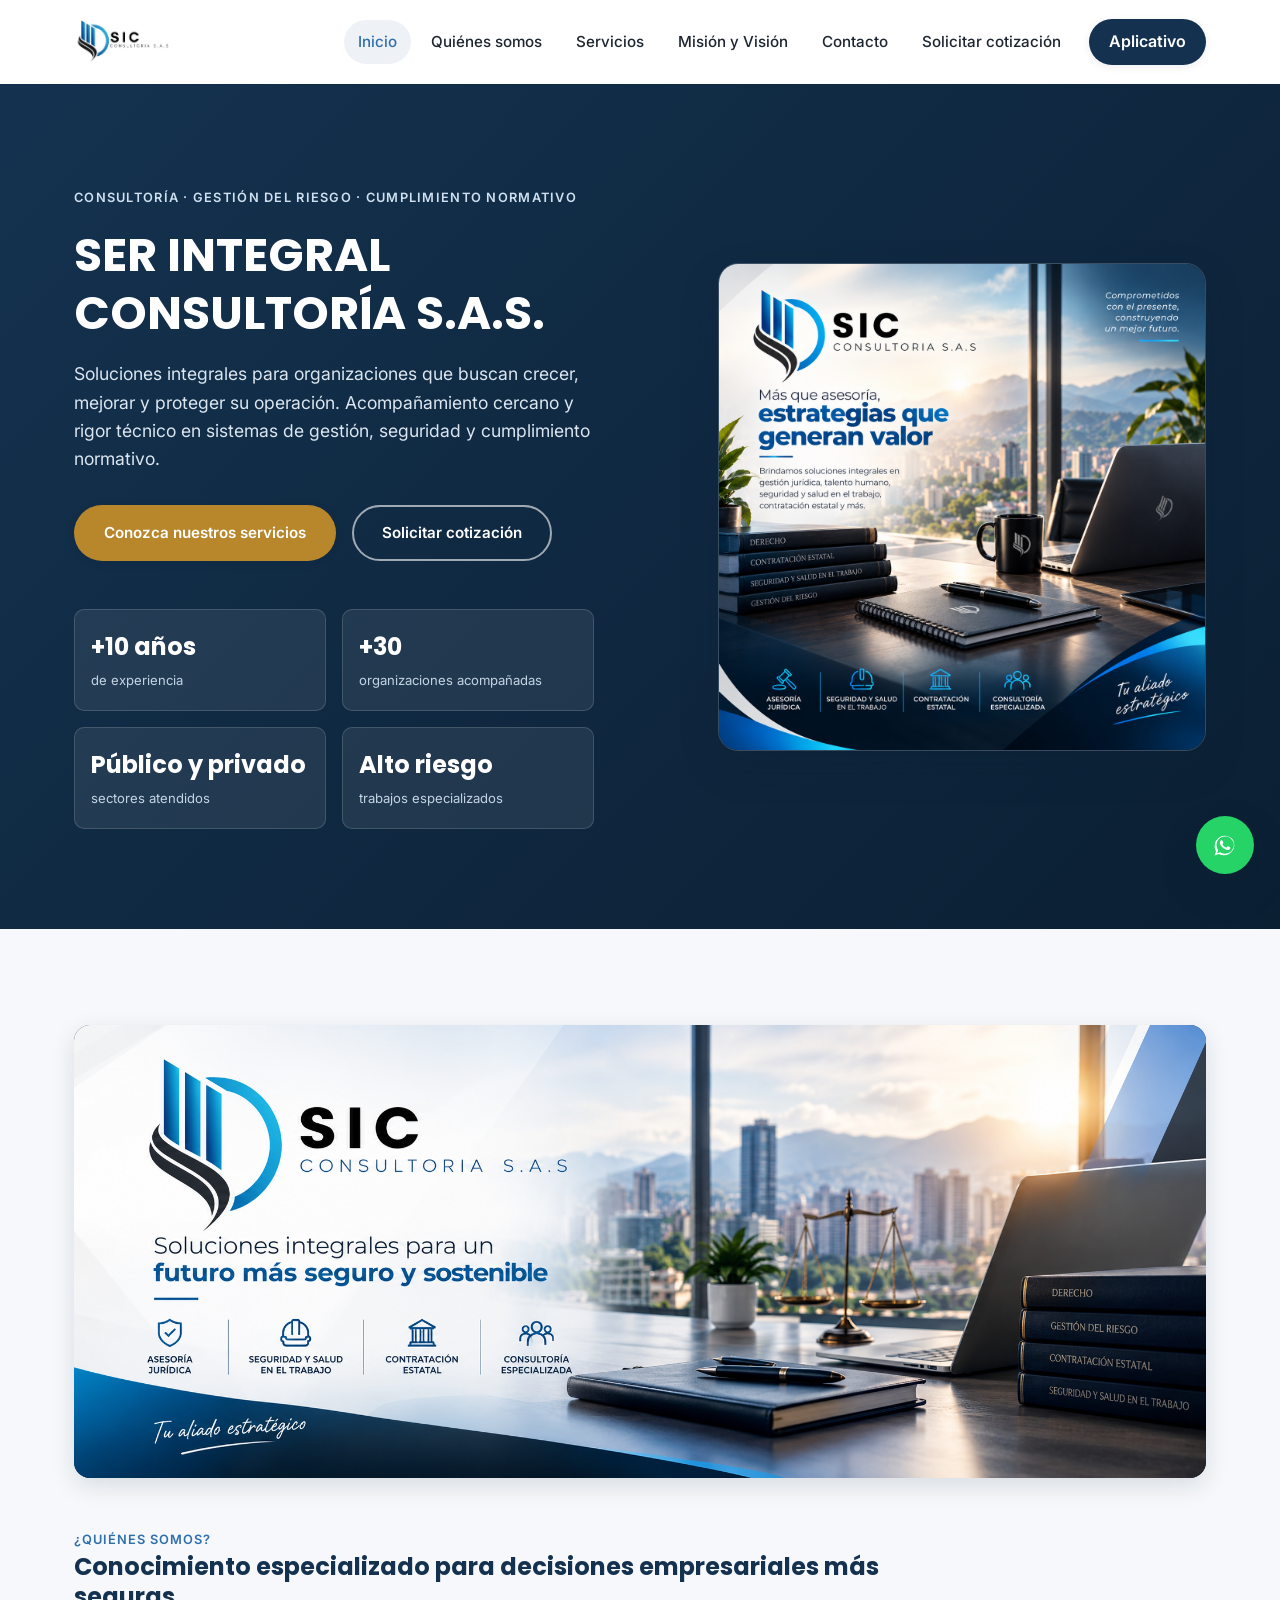
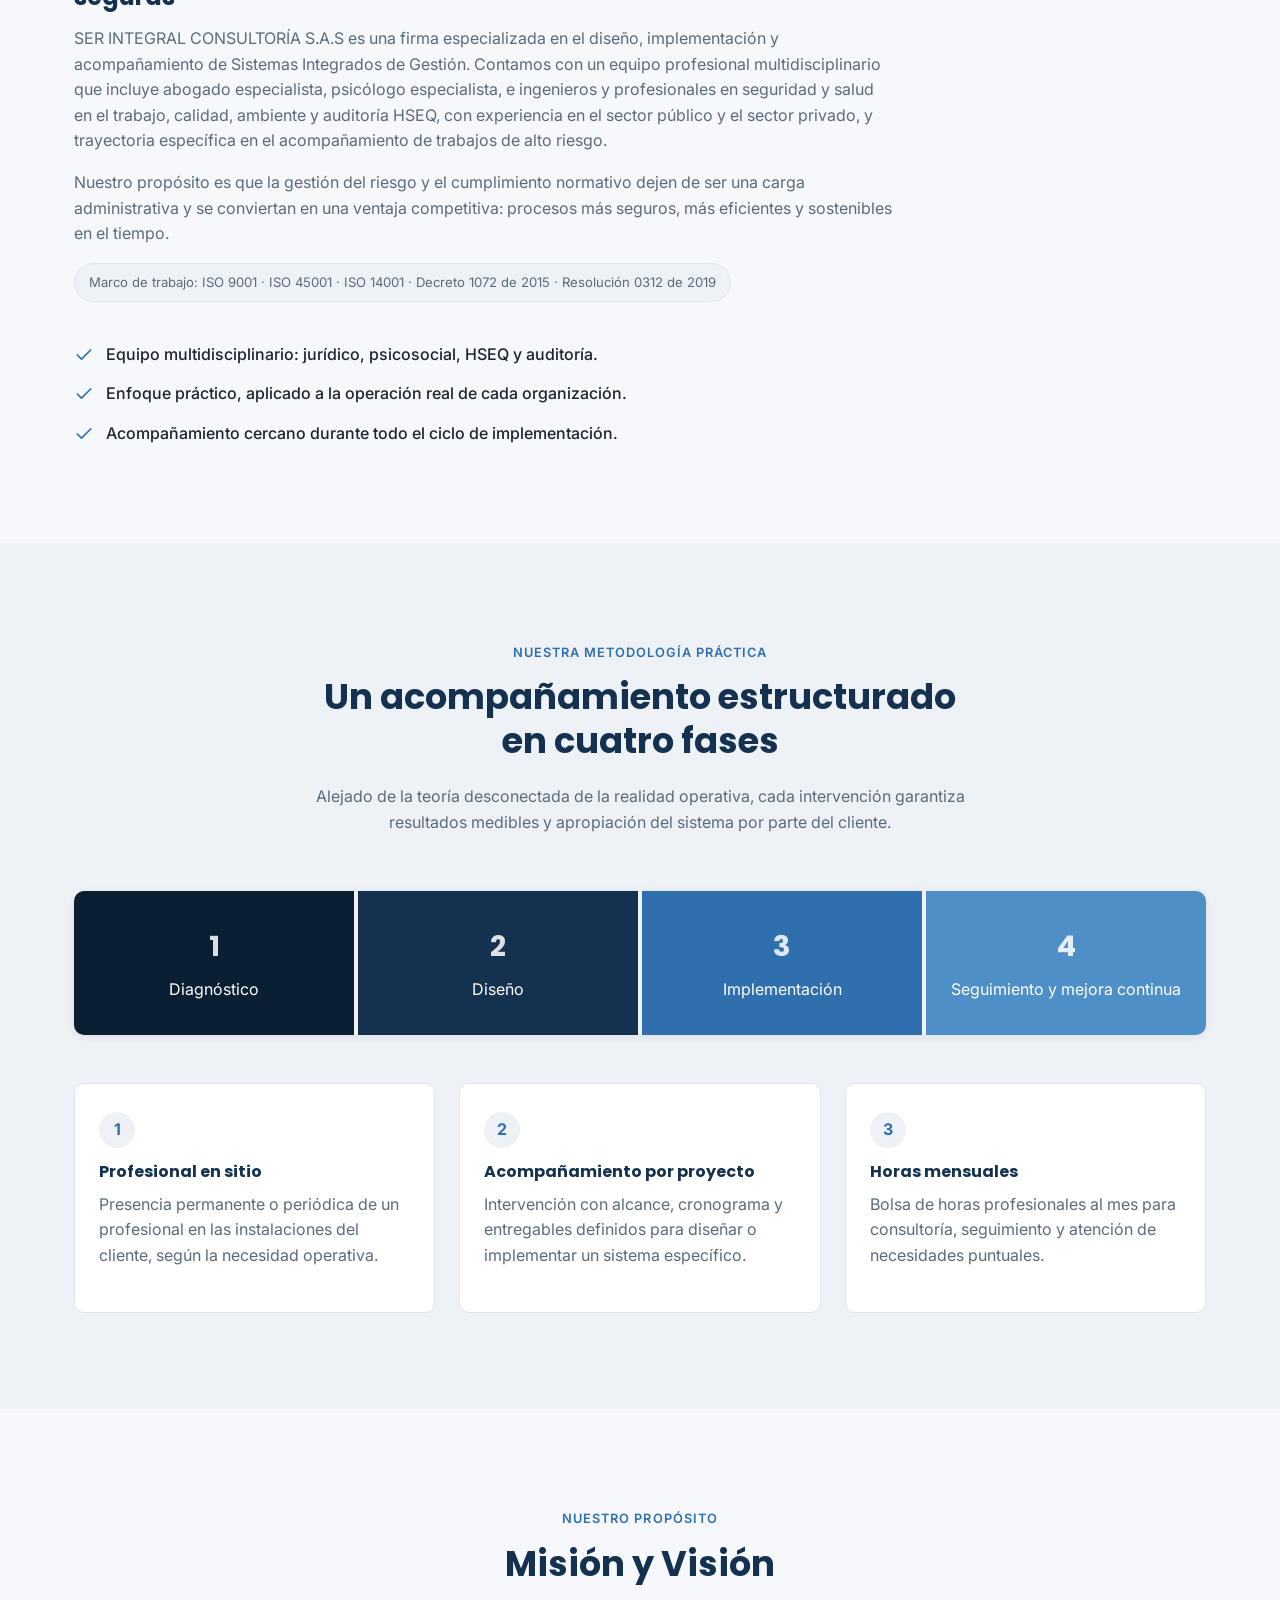
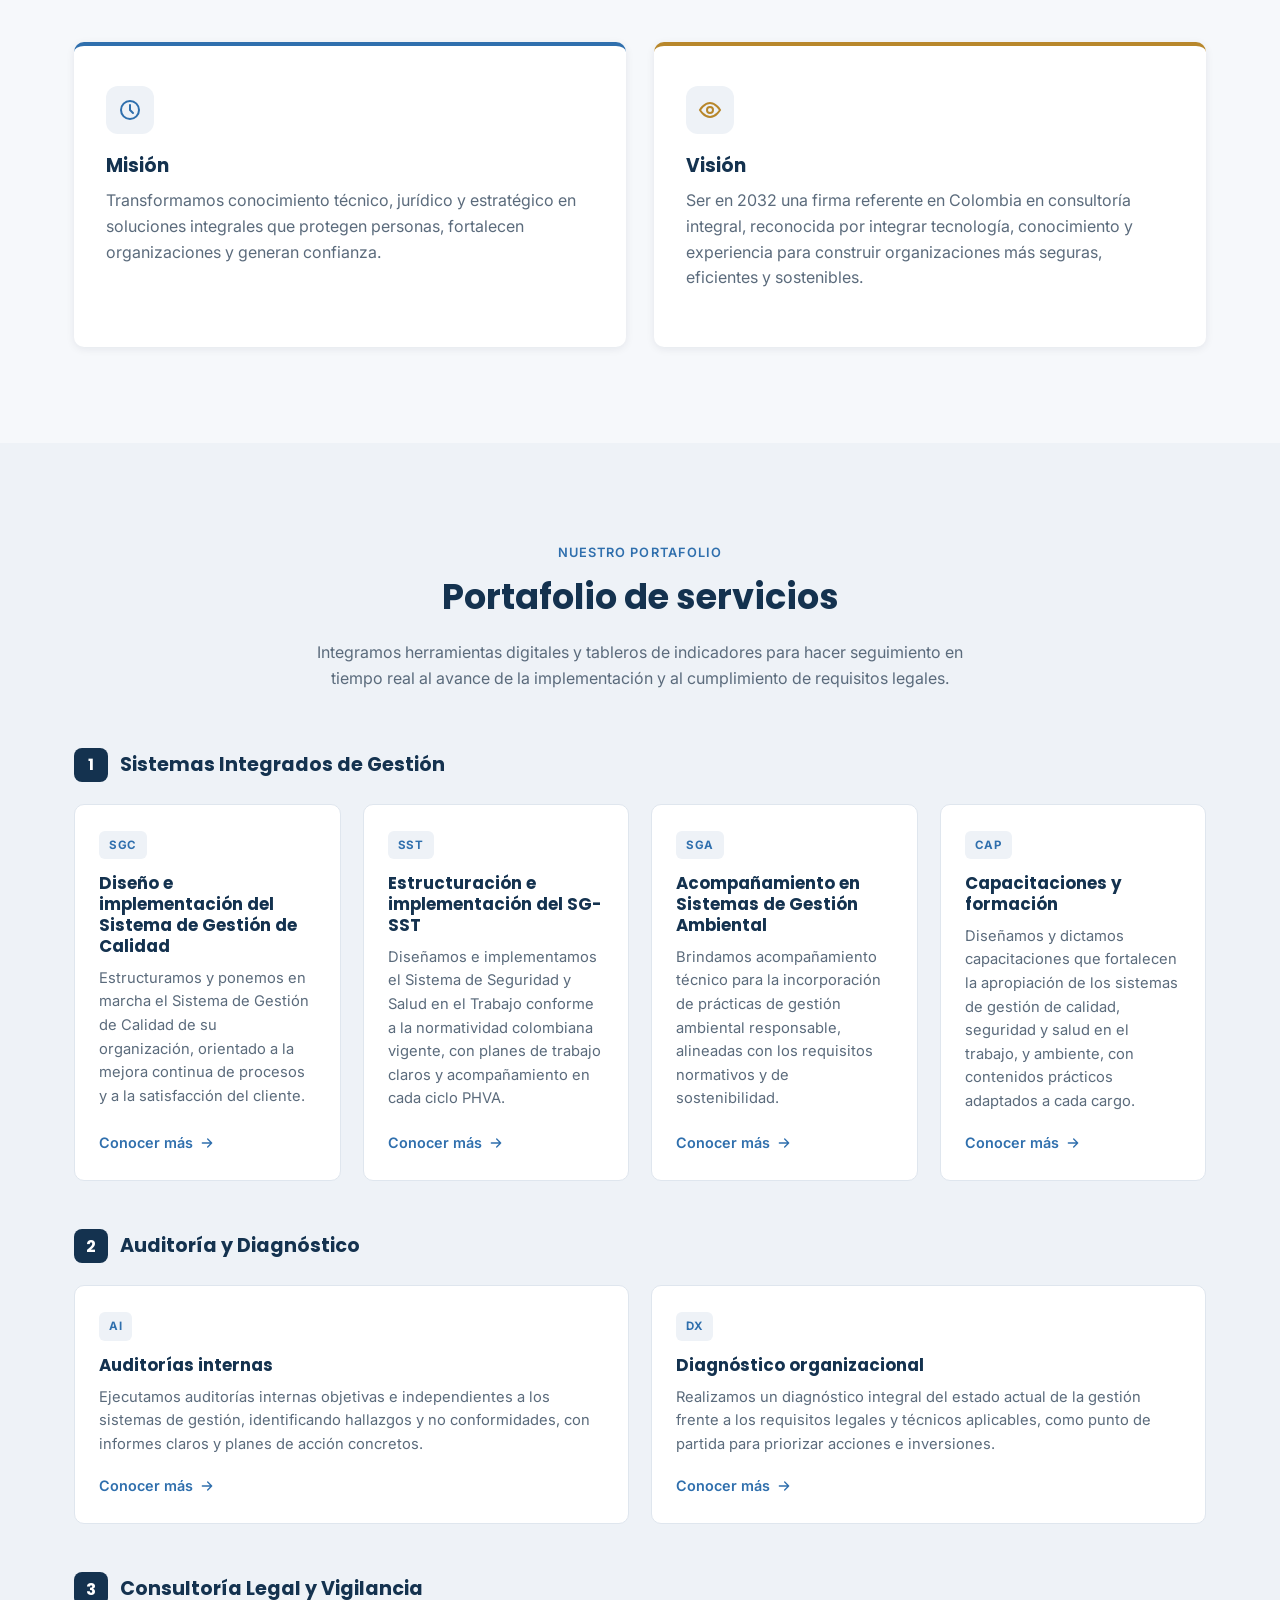
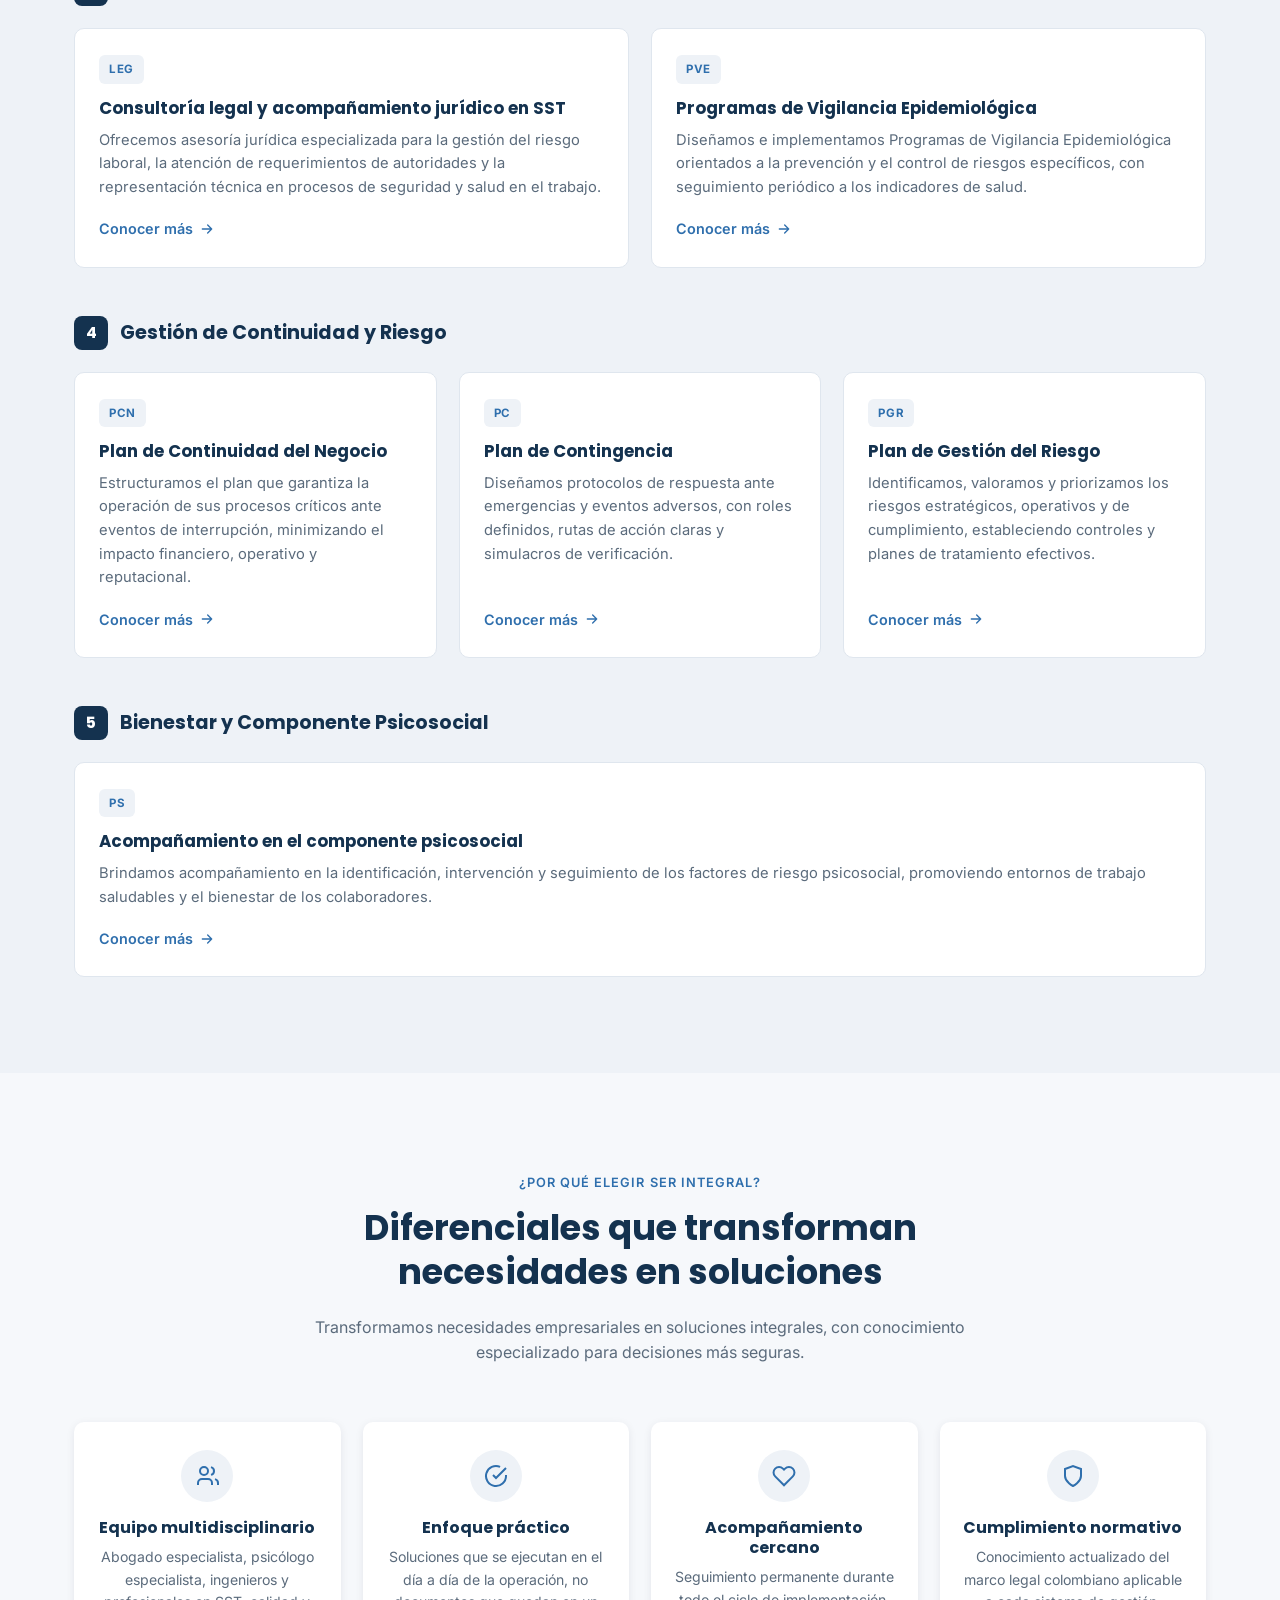
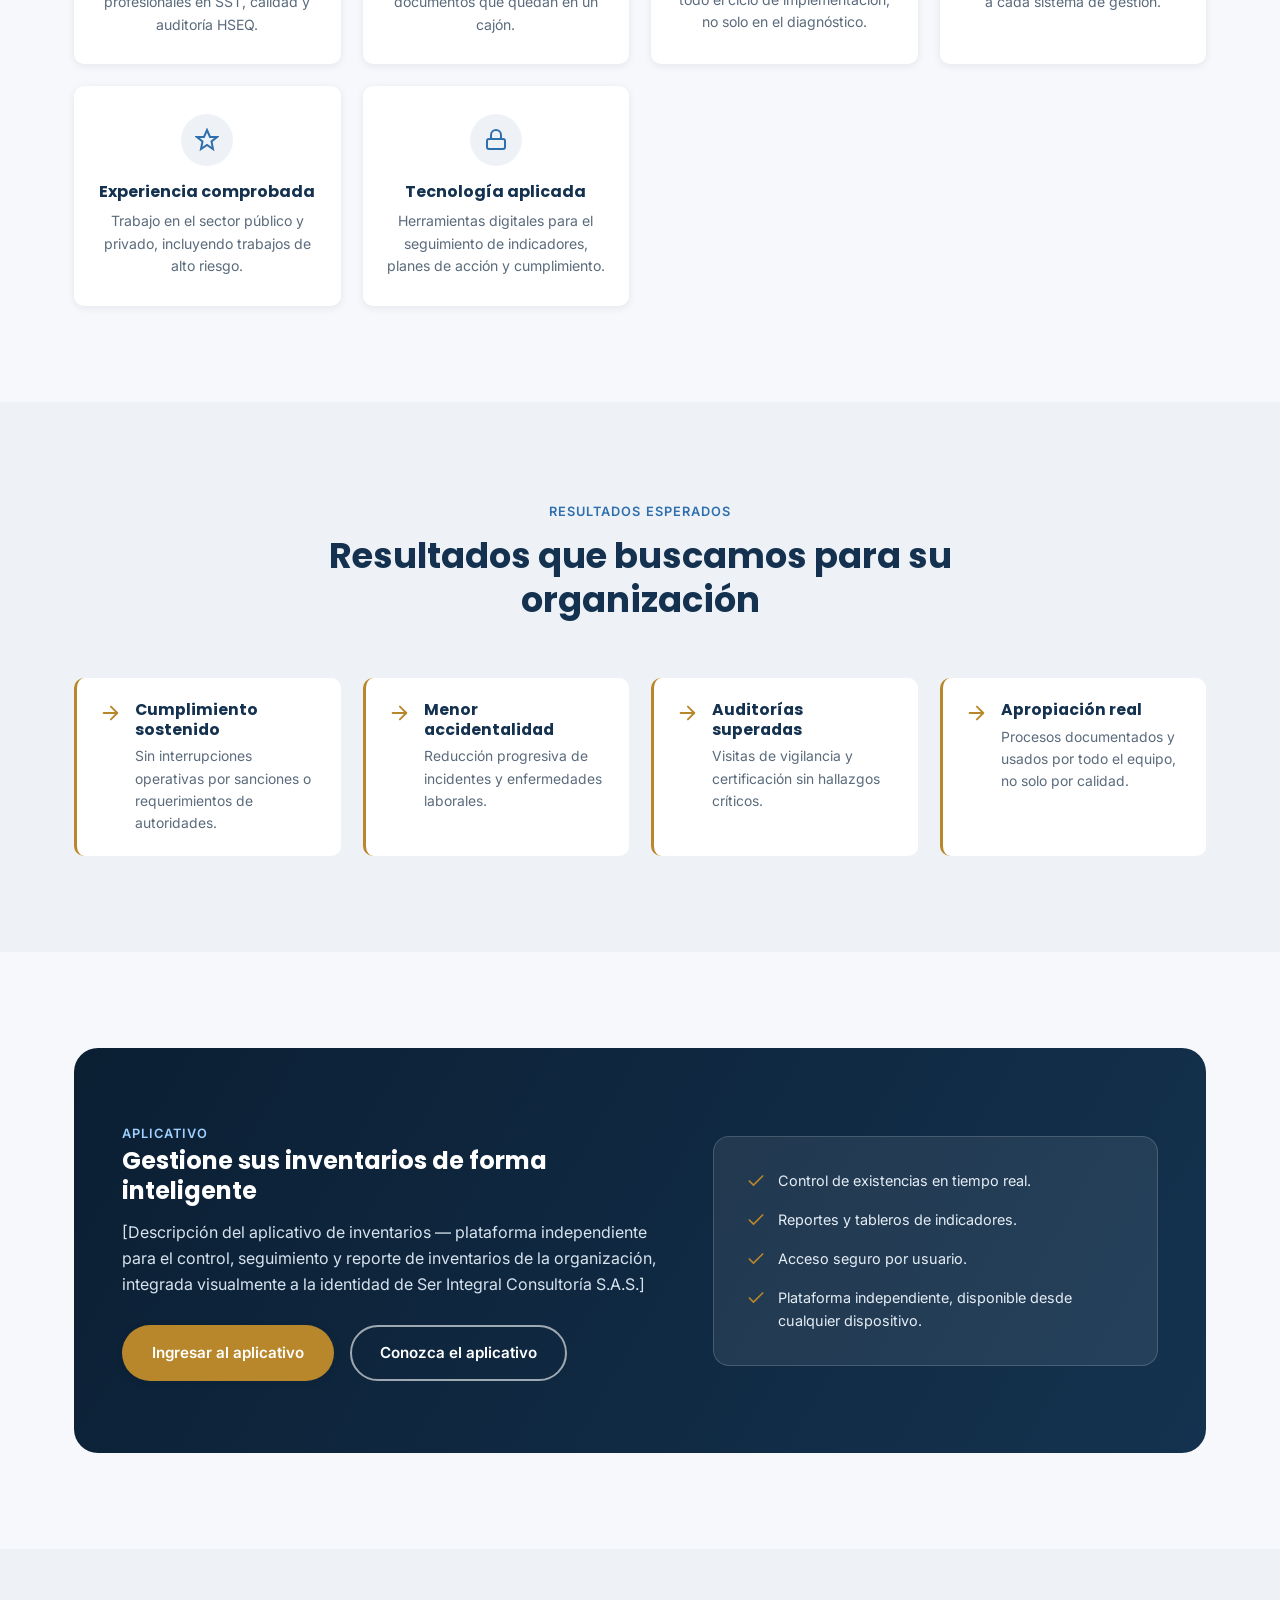
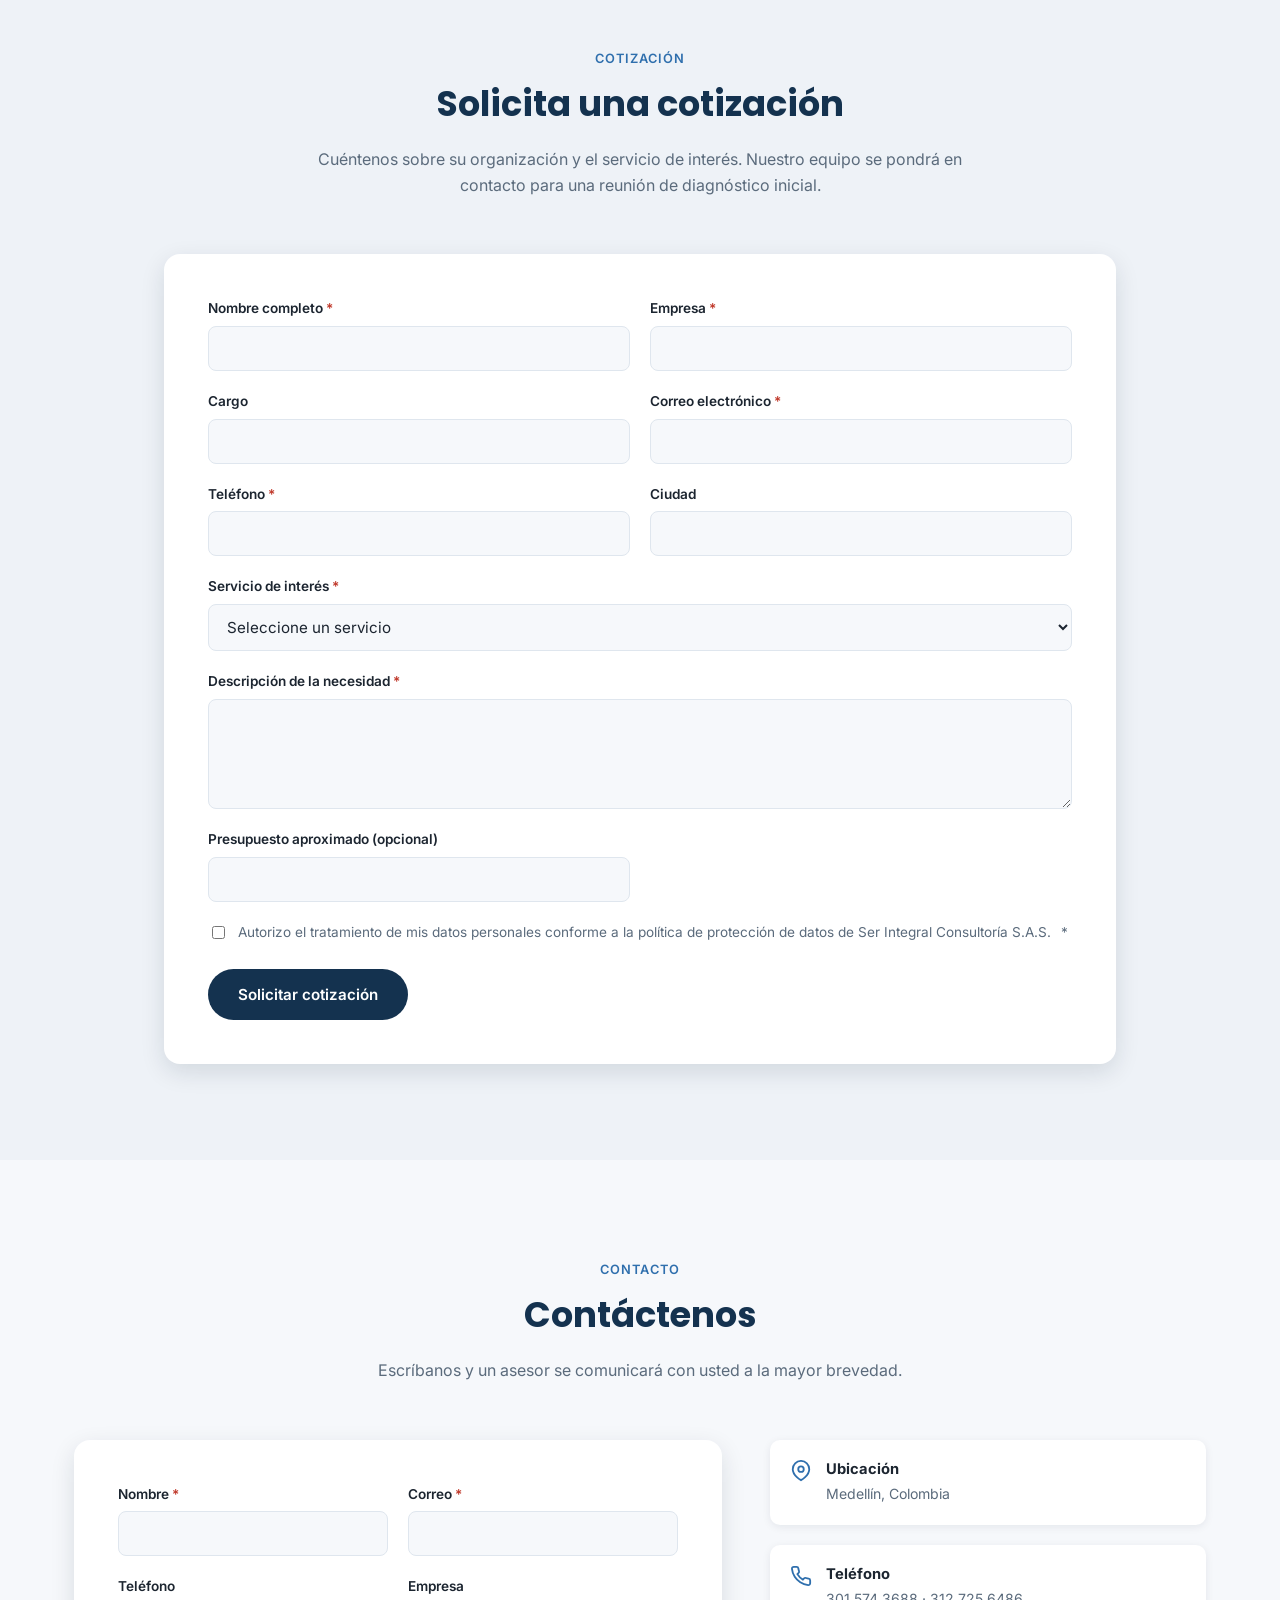
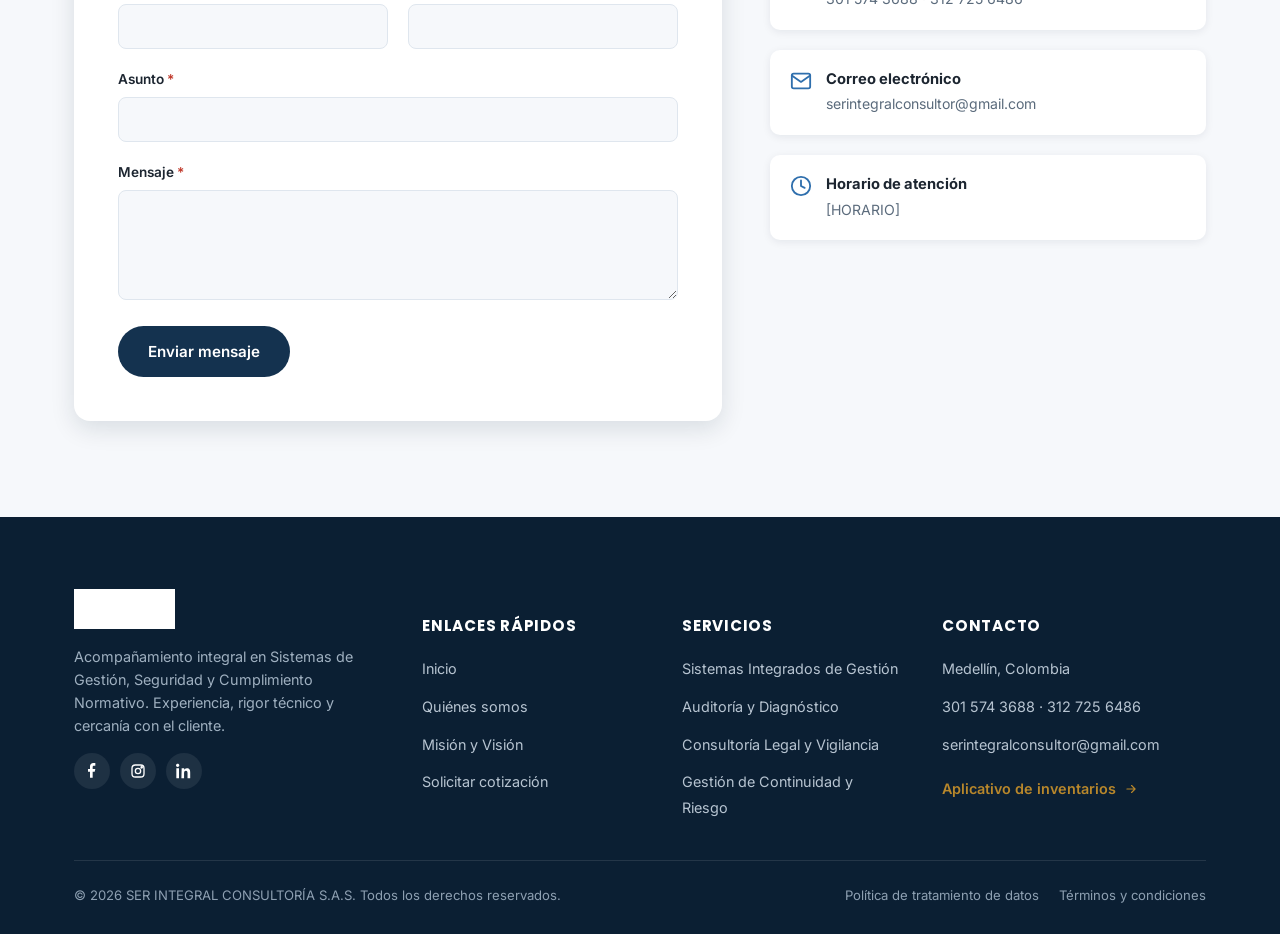
==== commit 12af6f3d: "Add final Mission and Vision copy Replaces the placeholder text with the company's actual mission an" ====
--- a/index.html
+++ b/index.html
@@ -21,7 +21,7 @@
   <link rel="preconnect" href="https://fonts.googleapis.com">
   <link href="https://fonts.googleapis.com/css2?family=Inter:wght@400;500;600;700&family=Poppins:wght@600;700&display=swap" rel="stylesheet">
 
-  <link rel="stylesheet" href="css/styles.css" />
+  <link rel="stylesheet" href="css/styles.css?v=2" />
 </head>
 <body>
 
@@ -172,7 +172,7 @@
               <svg width="24" height="24" viewBox="0 0 24 24" fill="none" stroke="currentColor" stroke-width="2"><circle cx="12" cy="12" r="9"/><path d="M12 7v5l3 3" stroke-linecap="round" stroke-linejoin="round"/></svg>
             </div>
             <h3>Misión</h3>
-            <p>[Texto provisional editable — describa aquí el propósito actual de Ser Integral Consultoría S.A.S., a quién sirve y cómo genera valor para sus clientes.]</p>
+            <p>Transformamos conocimiento técnico, jurídico y estratégico en soluciones integrales que protegen personas, fortalecen organizaciones y generan confianza.</p>
           </div>
 
           <div class="mv-card reveal">
@@ -180,7 +180,7 @@
               <svg width="24" height="24" viewBox="0 0 24 24" fill="none" stroke="currentColor" stroke-width="2"><path d="M2 12s4-7 10-7 10 7 10 7-4 7-10 7-10-7-10-7z"/><circle cx="12" cy="12" r="3"/></svg>
             </div>
             <h3>Visión</h3>
-            <p>[Texto provisional editable — describa aquí la proyección a futuro de la empresa y la posición que aspira alcanzar en el mercado.]</p>
+            <p>Ser en 2032 una firma referente en Colombia en consultoría integral, reconocida por integrar tecnología, conocimiento y experiencia para construir organizaciones más seguras, eficientes y sostenibles.</p>
           </div>
         </div>
       </div>
@@ -659,6 +659,6 @@
     <svg viewBox="0 0 24 24" fill="currentColor"><path d="M17.6 6.32A8.86 8.86 0 0012.05 4a8.94 8.94 0 00-7.75 13.4L3 21l3.7-1.28a8.9 8.9 0 004.34 1.13h0a8.94 8.94 0 007.75-13.4 8.86 8.86 0 00-1.19-1.13zM12.05 19.4a7.4 7.4 0 01-3.78-1.04l-.27-.16-2.8.97.94-2.73-.18-.28a7.44 7.44 0 1113.66-4.08 7.44 7.44 0 01-7.57 7.32zm4.08-5.57c-.22-.11-1.32-.65-1.53-.73s-.35-.11-.5.11-.58.73-.71.88-.26.17-.48.06a6.1 6.1 0 01-1.79-1.1 6.7 6.7 0 01-1.24-1.54c-.13-.22 0-.34.1-.45.1-.1.22-.26.33-.39.11-.13.15-.22.22-.37a.4.4 0 000-.39c-.06-.11-.5-1.2-.68-1.65-.18-.43-.36-.37-.5-.38h-.43a.83.83 0 00-.6.28 2.5 2.5 0 00-.79 1.87 4.36 4.36 0 00.91 2.3 9.98 9.98 0 003.82 3.38c.53.23.95.37 1.27.47.53.17 1.02.15 1.4.09.43-.06 1.32-.54 1.5-1.06.19-.52.19-.96.13-1.06s-.2-.16-.42-.27z"/></svg>
   </a>
 
-  <script src="js/script.js"></script>
+  <script src="js/script.js?v=2"></script>
 </body>
 </html>
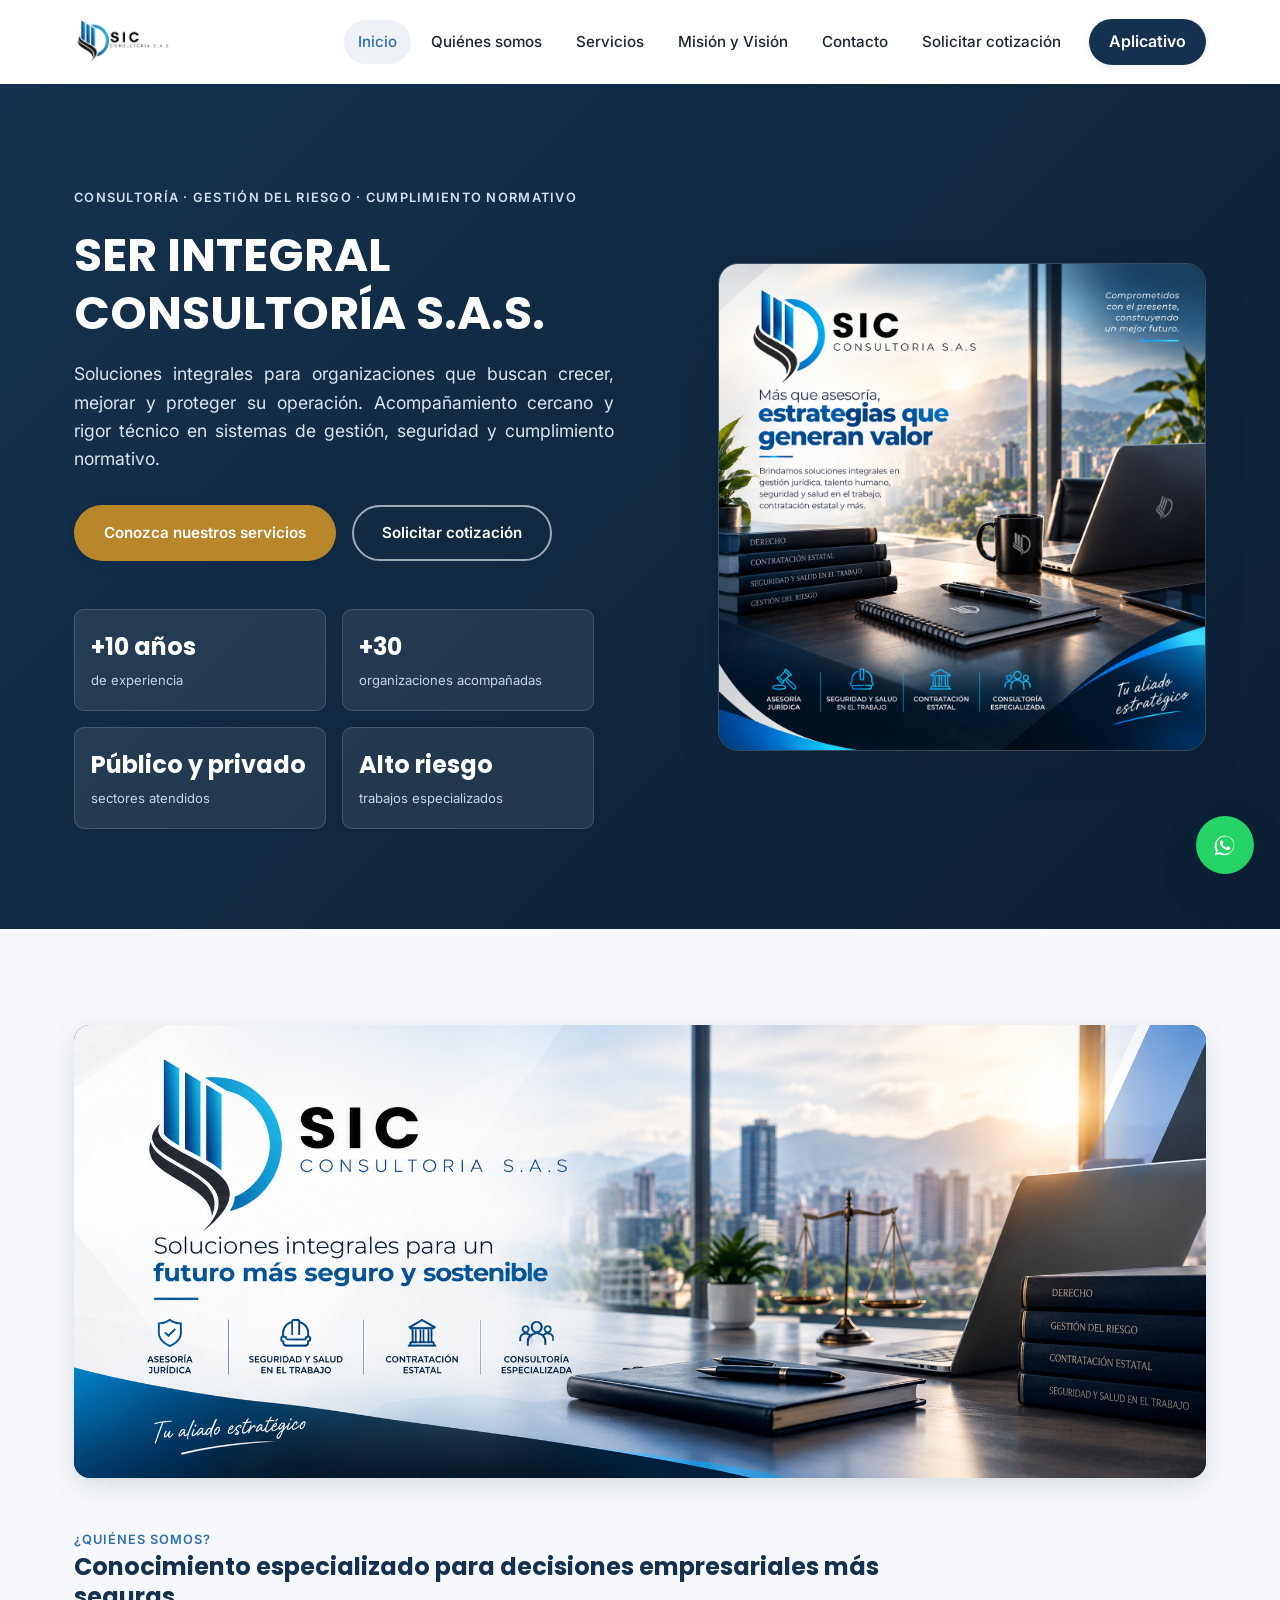
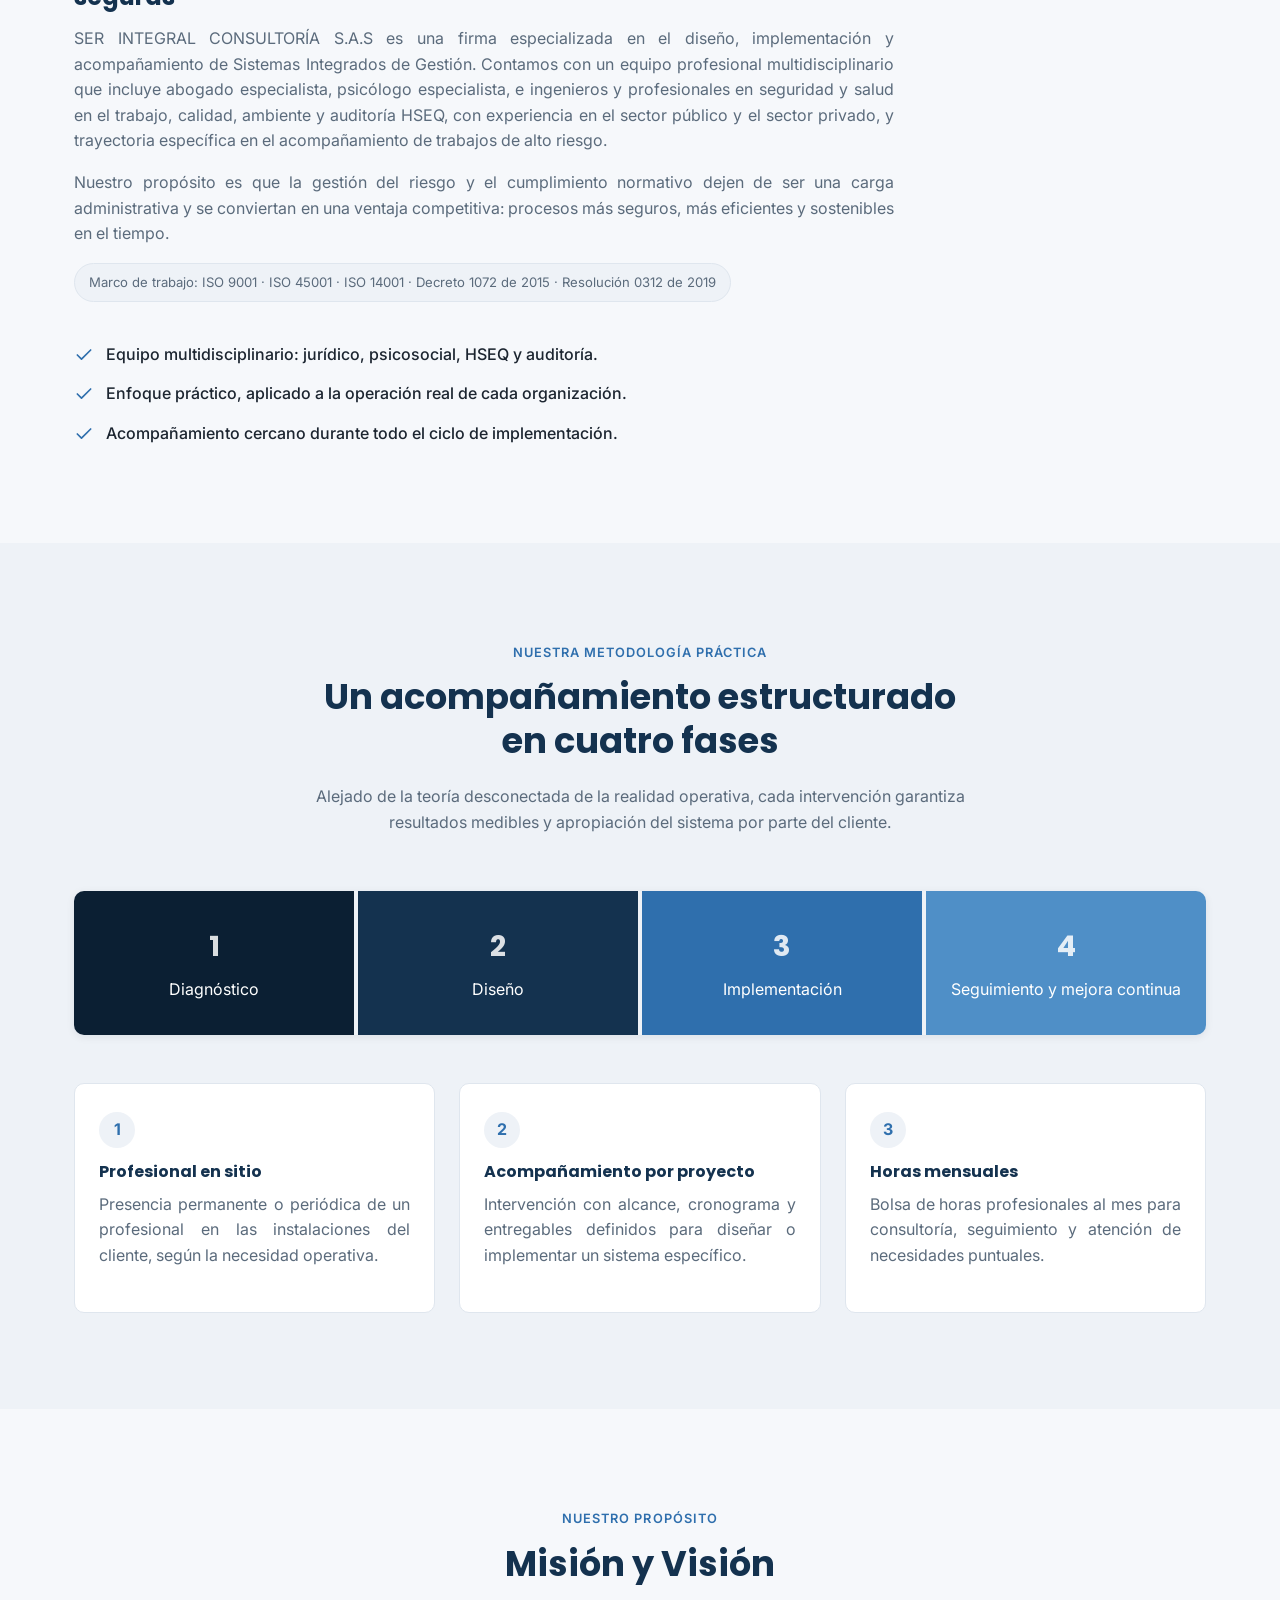
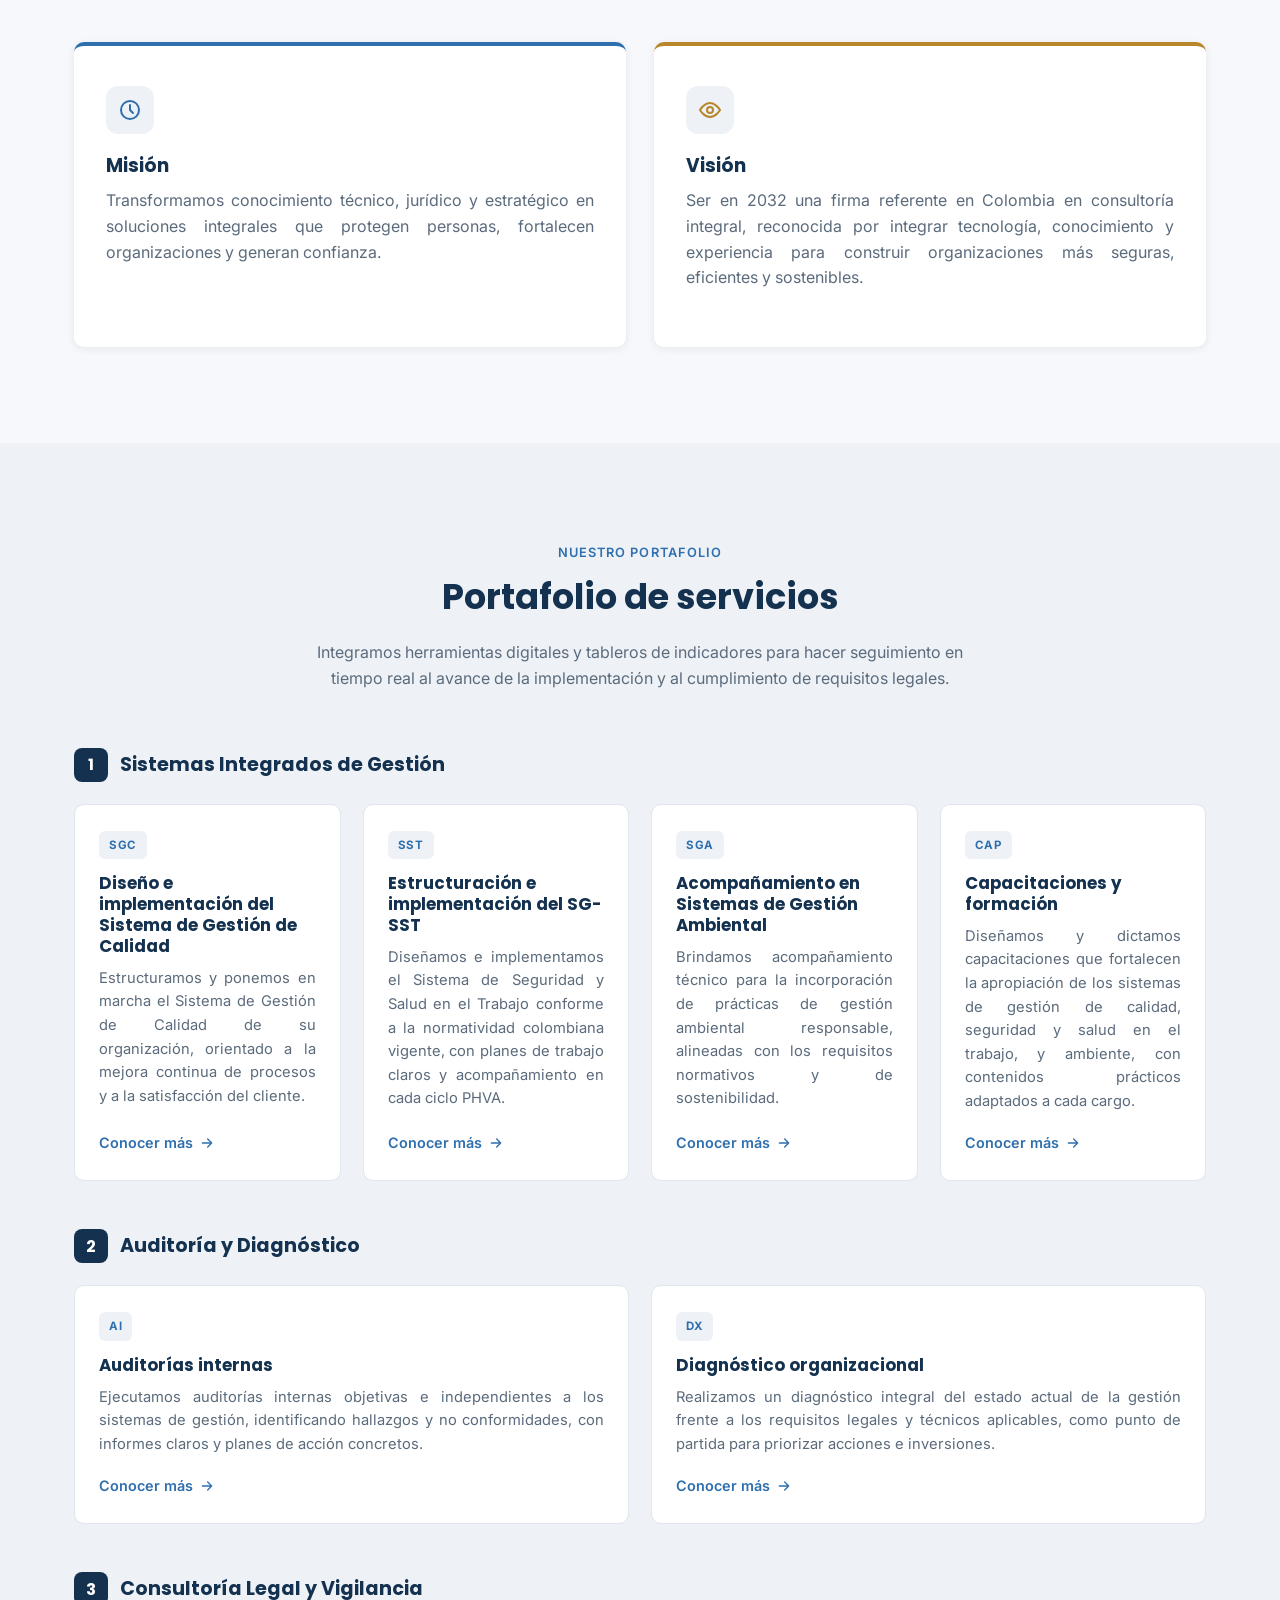
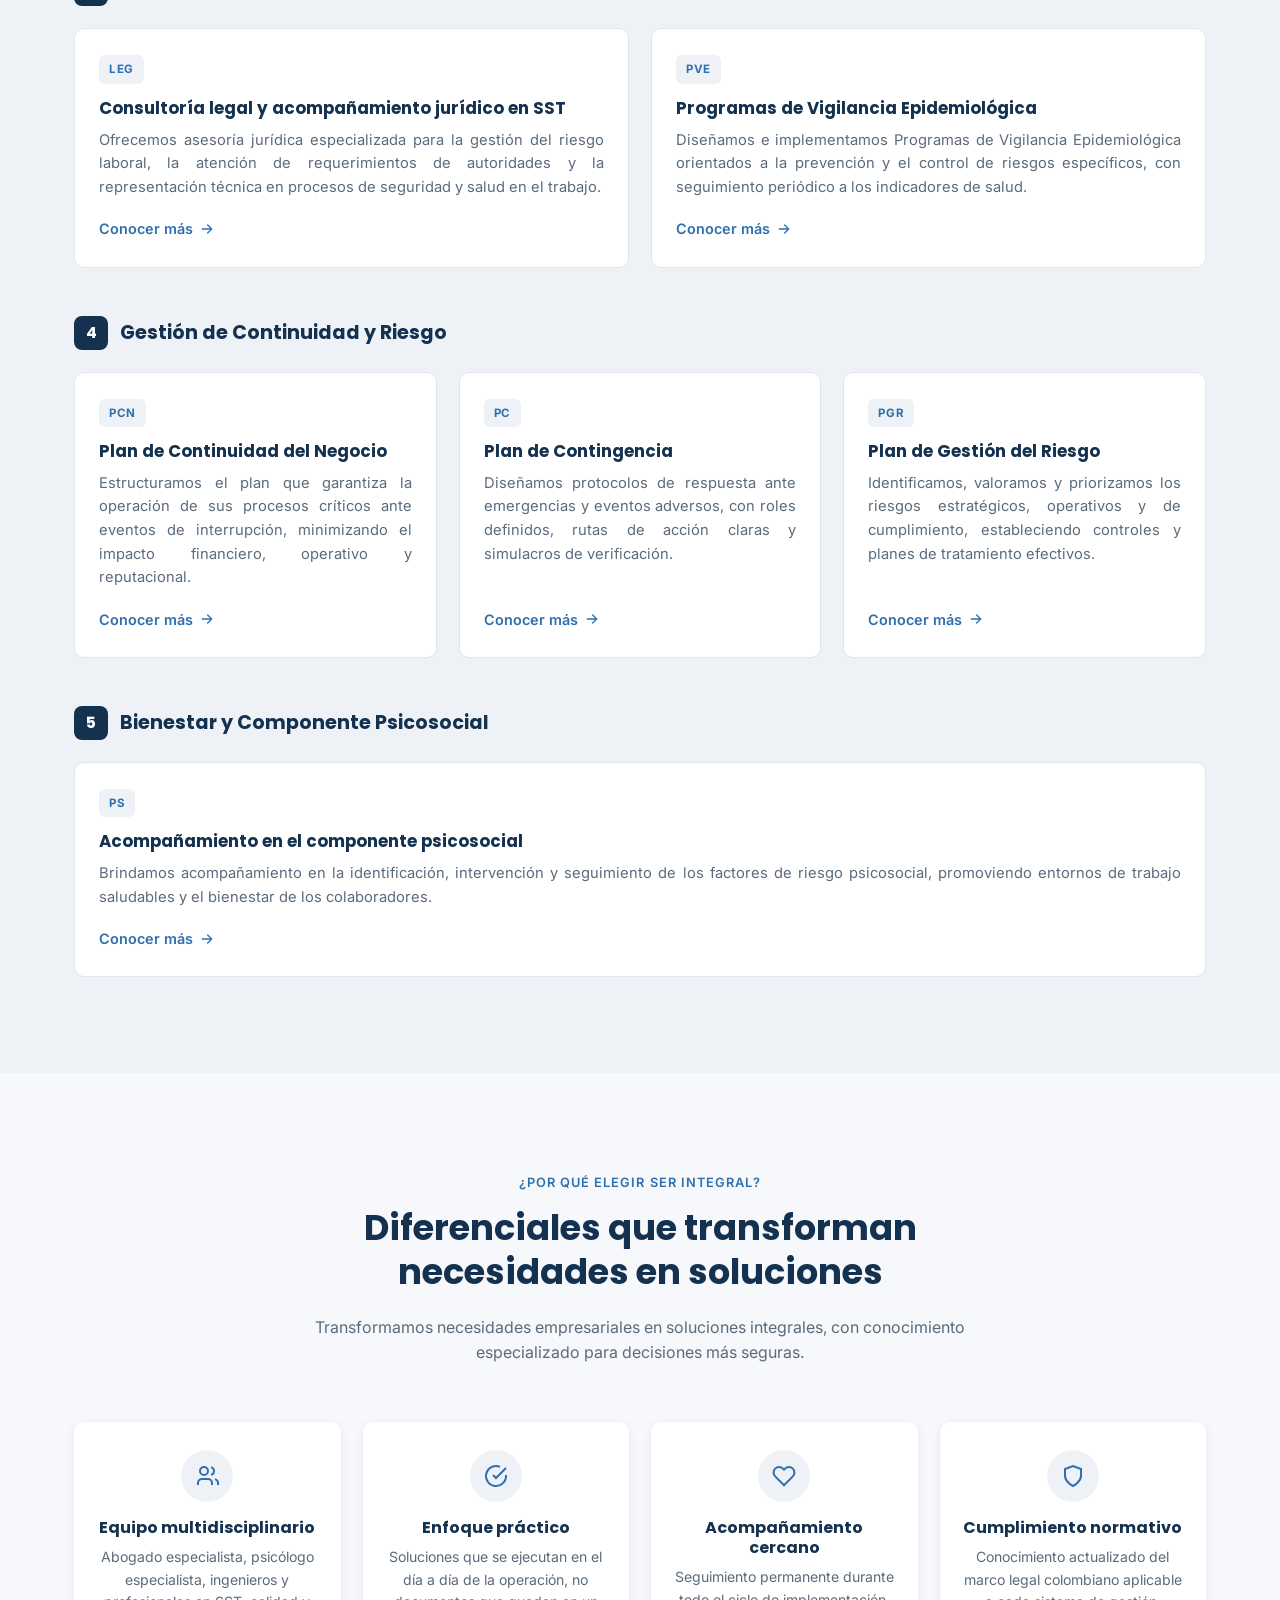
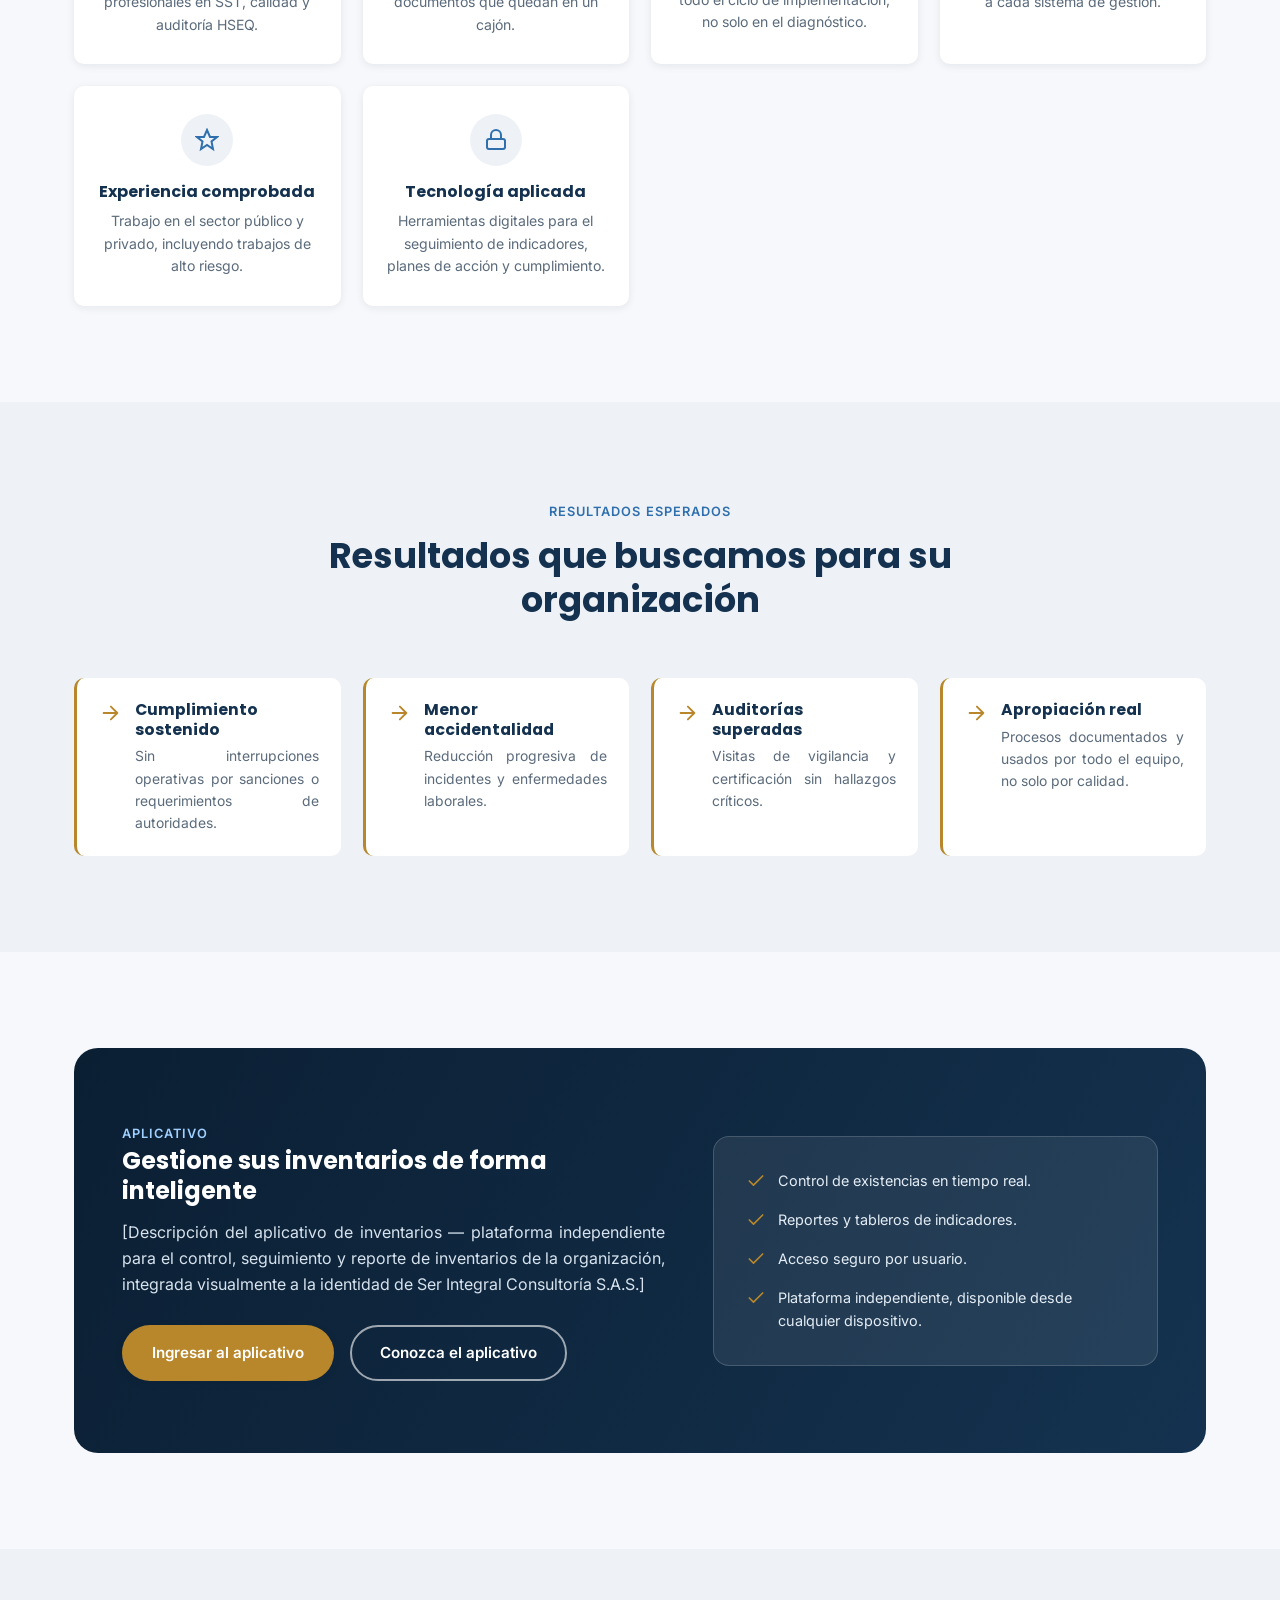
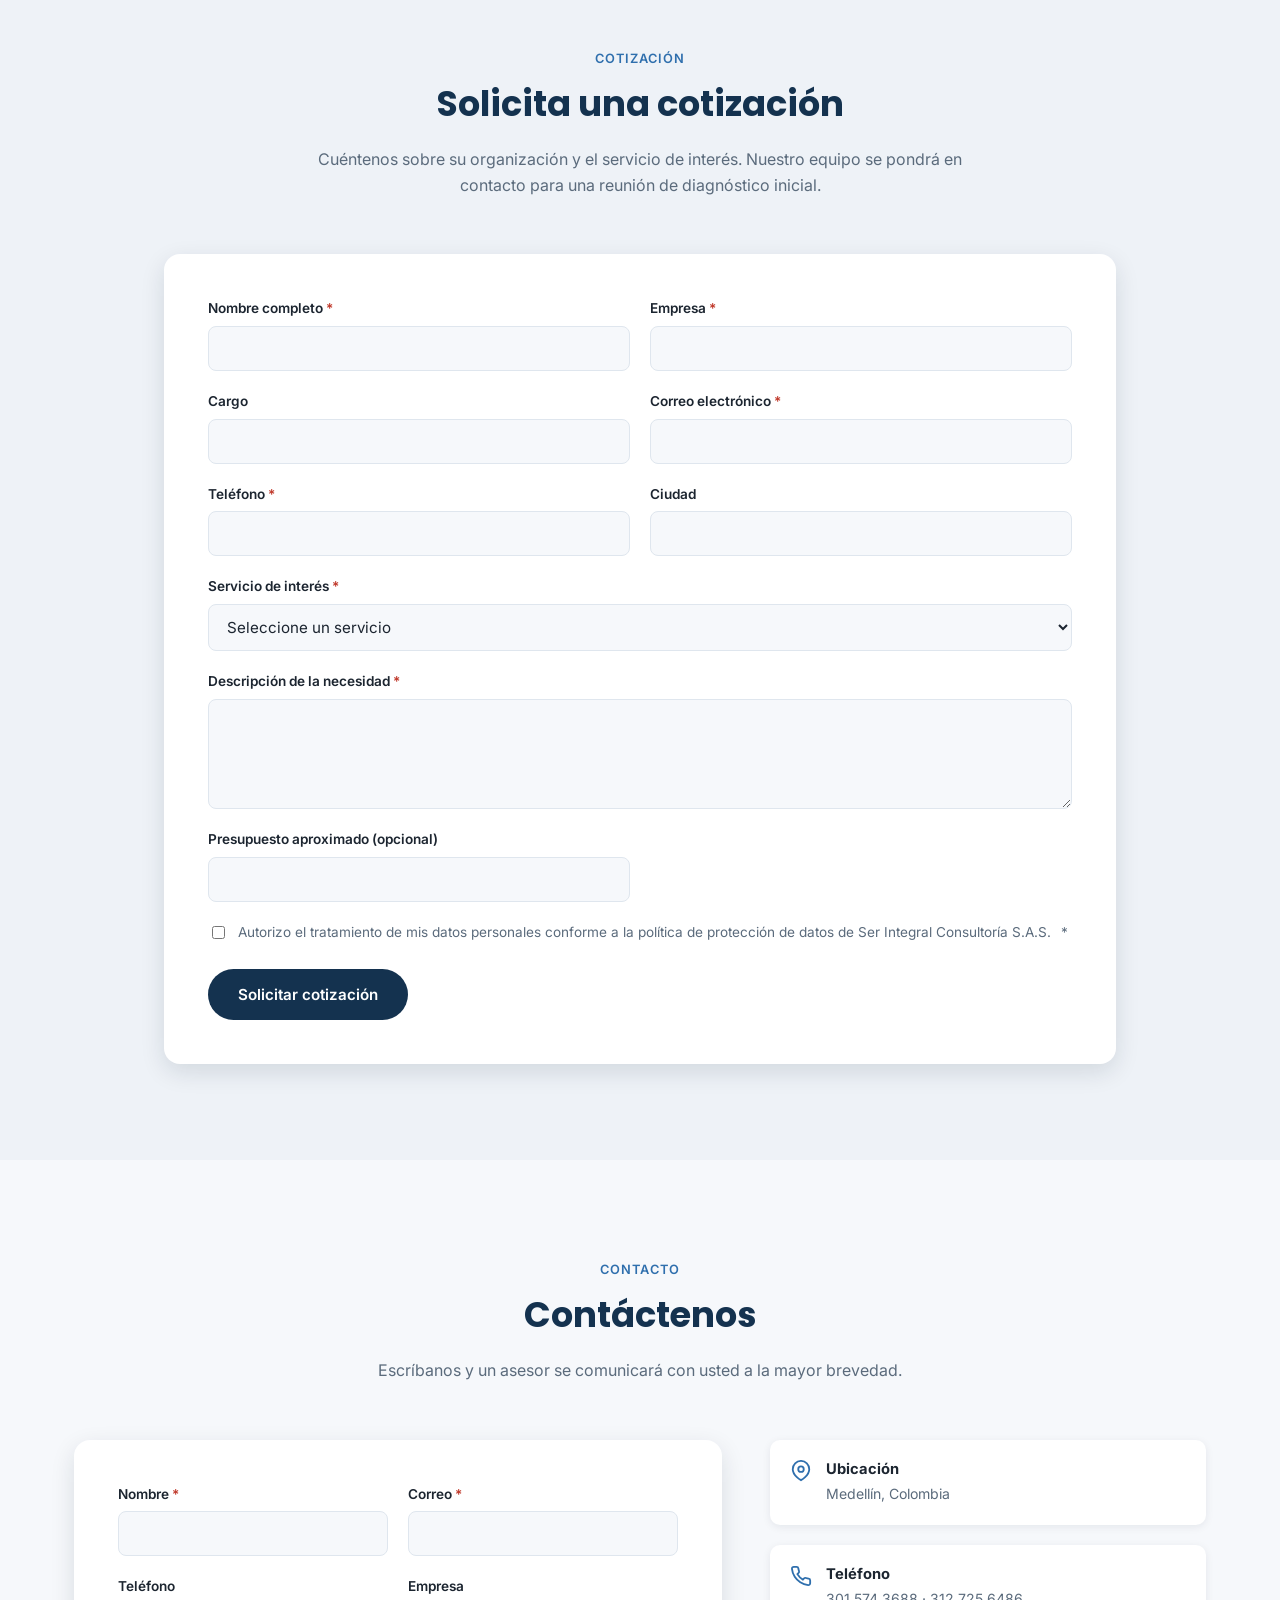
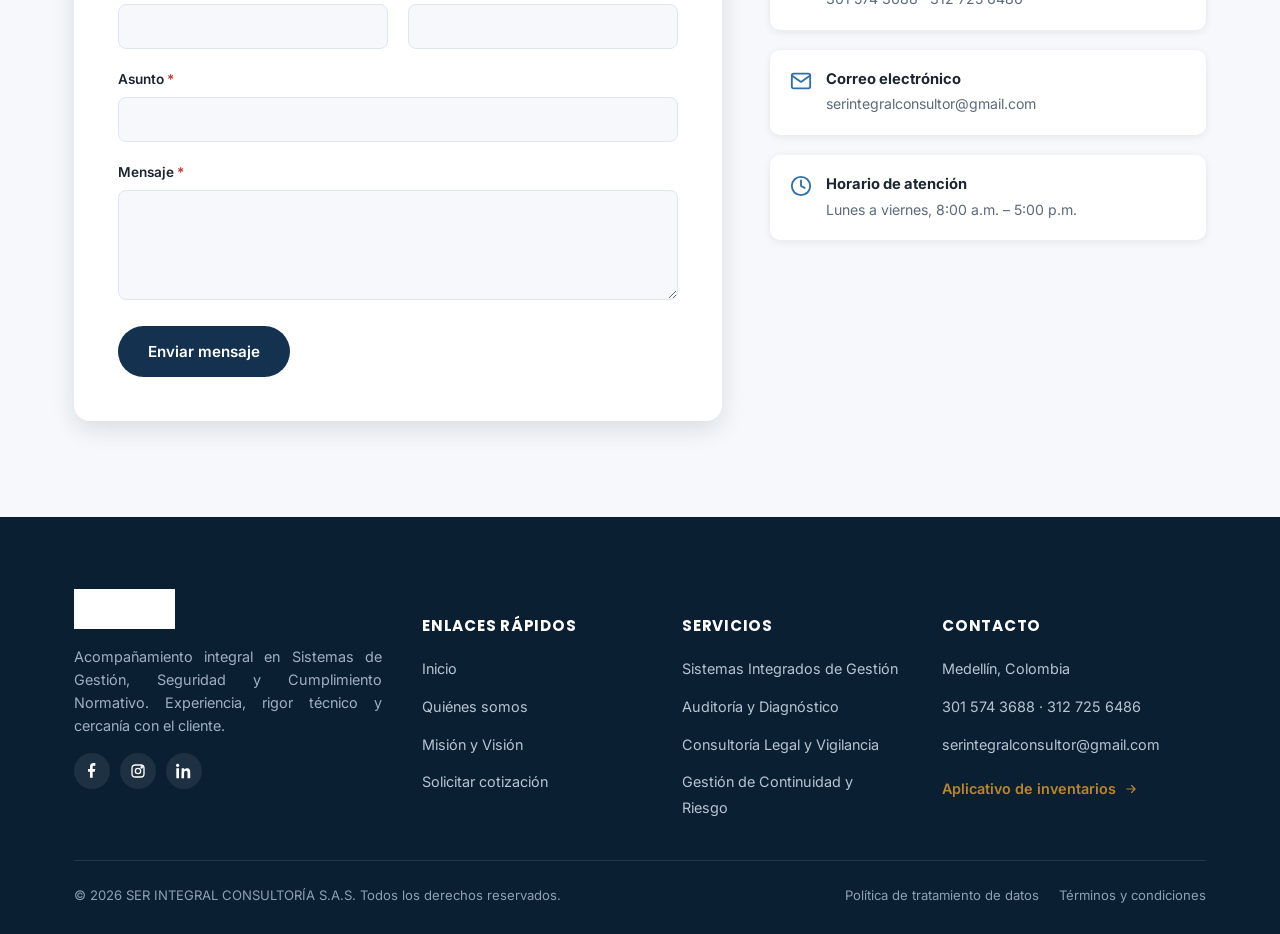
==== commit 0065f0df: "Justify body copy and set business hours Justifies paragraph text site-wide while keeping deliberate" ====
--- a/index.html
+++ b/index.html
@@ -21,7 +21,7 @@
   <link rel="preconnect" href="https://fonts.googleapis.com">
   <link href="https://fonts.googleapis.com/css2?family=Inter:wght@400;500;600;700&family=Poppins:wght@600;700&display=swap" rel="stylesheet">
 
-  <link rel="stylesheet" href="css/styles.css?v=2" />
+  <link rel="stylesheet" href="css/styles.css?v=3" />
 </head>
 <body>
 
@@ -582,7 +582,7 @@
             </div>
             <div class="contact-item">
               <svg width="22" height="22" viewBox="0 0 24 24" fill="none" stroke="currentColor" stroke-width="2"><circle cx="12" cy="12" r="10"/><path d="M12 6v6l4 2" stroke-linecap="round" stroke-linejoin="round"/></svg>
-              <div><strong>Horario de atención</strong><span>[HORARIO]</span></div>
+              <div><strong>Horario de atención</strong><span>Lunes a viernes, 8:00 a.m. – 5:00 p.m.</span></div>
             </div>
           </div>
         </div>
--- a/css/styles.css
+++ b/css/styles.css
@@ -59,7 +59,7 @@
   margin: 0 0 0.6em;
 }
 
-p { margin: 0 0 1em; color: var(--text-light); }
+p { margin: 0 0 1em; color: var(--text-light); text-align: justify; text-justify: inter-word; }
 
 .container {
   width: 100%;
@@ -88,7 +88,7 @@
 
 .section-header h2 { font-size: clamp(1.6rem, 3vw, 2.2rem); }
 
-.section-header p { margin-top: 12px; }
+.section-header p { margin-top: 12px; text-align: center; }
 
 .section-alt { background: var(--surface-alt); }
 
@@ -529,7 +529,7 @@
 }
 
 .diff-card h4 { font-size: 1rem; margin-bottom: 8px; }
-.diff-card p { font-size: 0.88rem; margin-bottom: 0; }
+.diff-card p { font-size: 0.88rem; margin-bottom: 0; text-align: center; }
 
 /* ---------- Resultados ---------- */
 .results-grid {
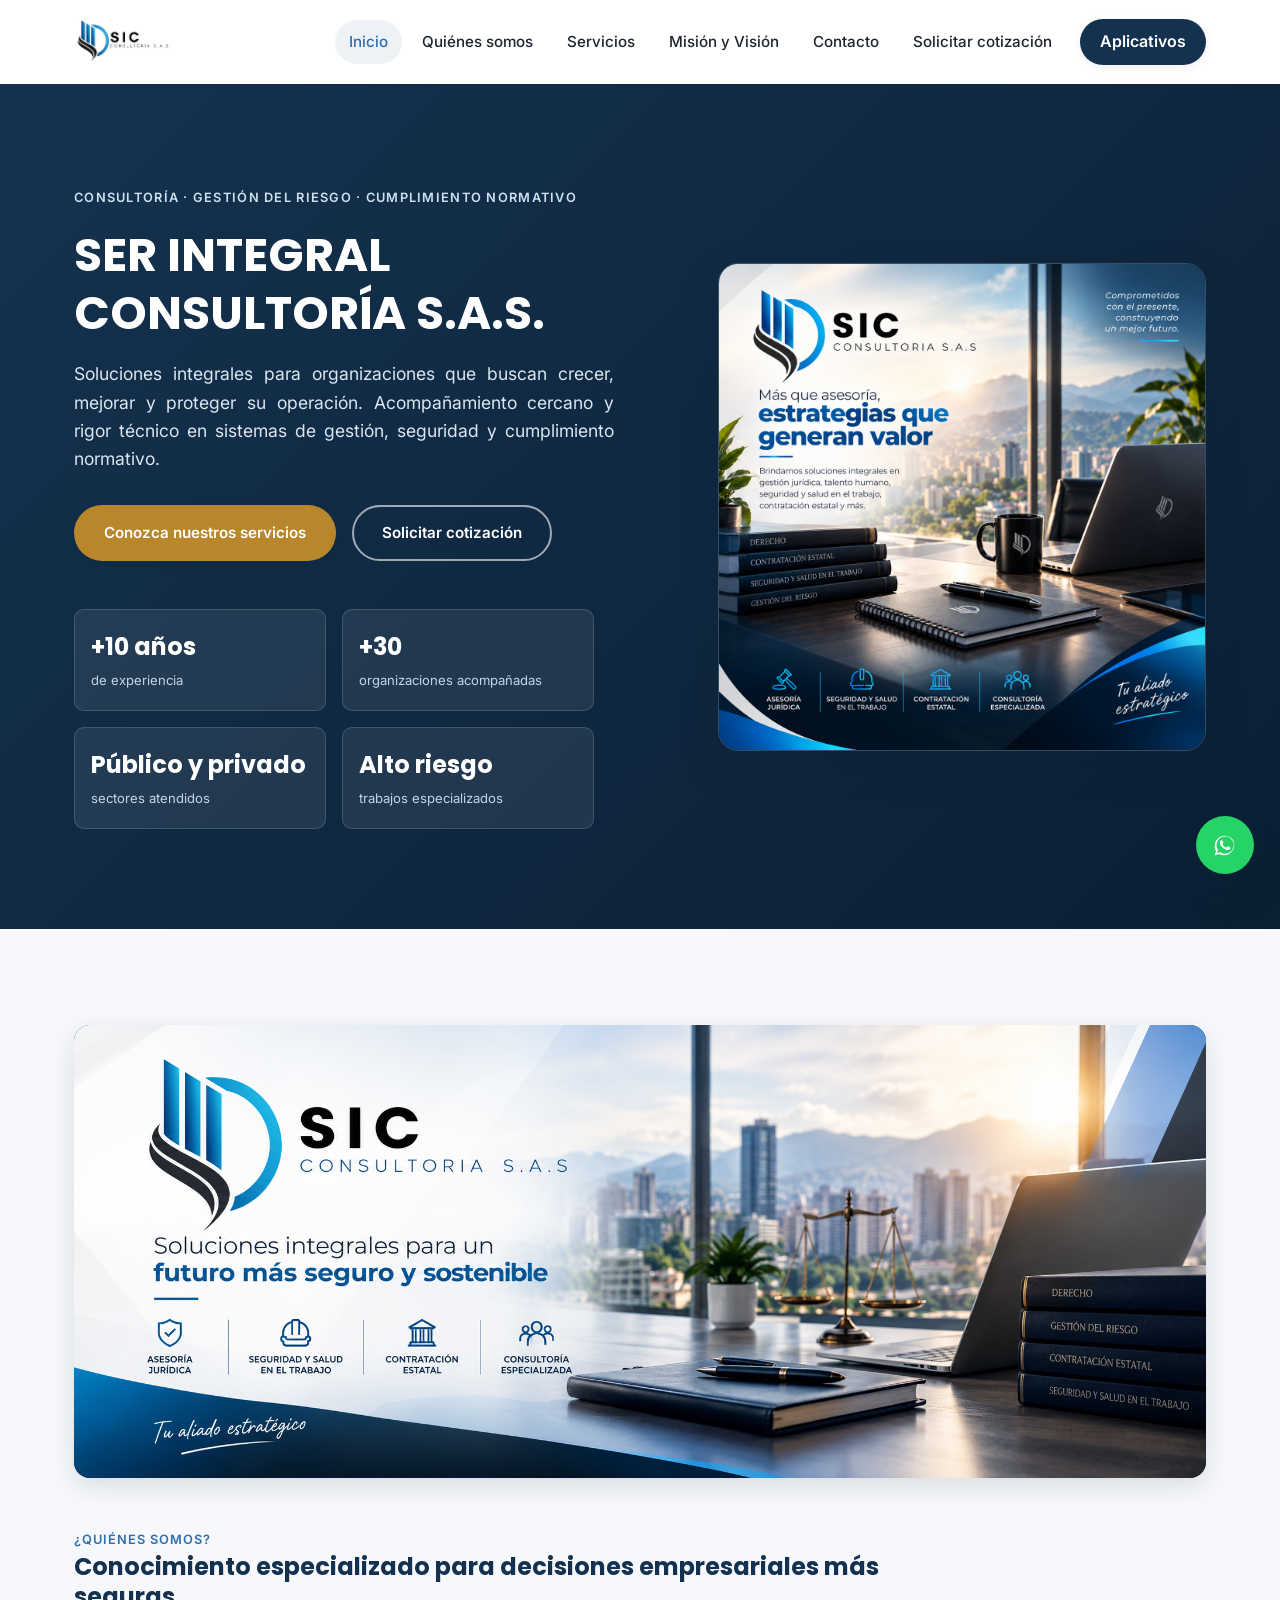
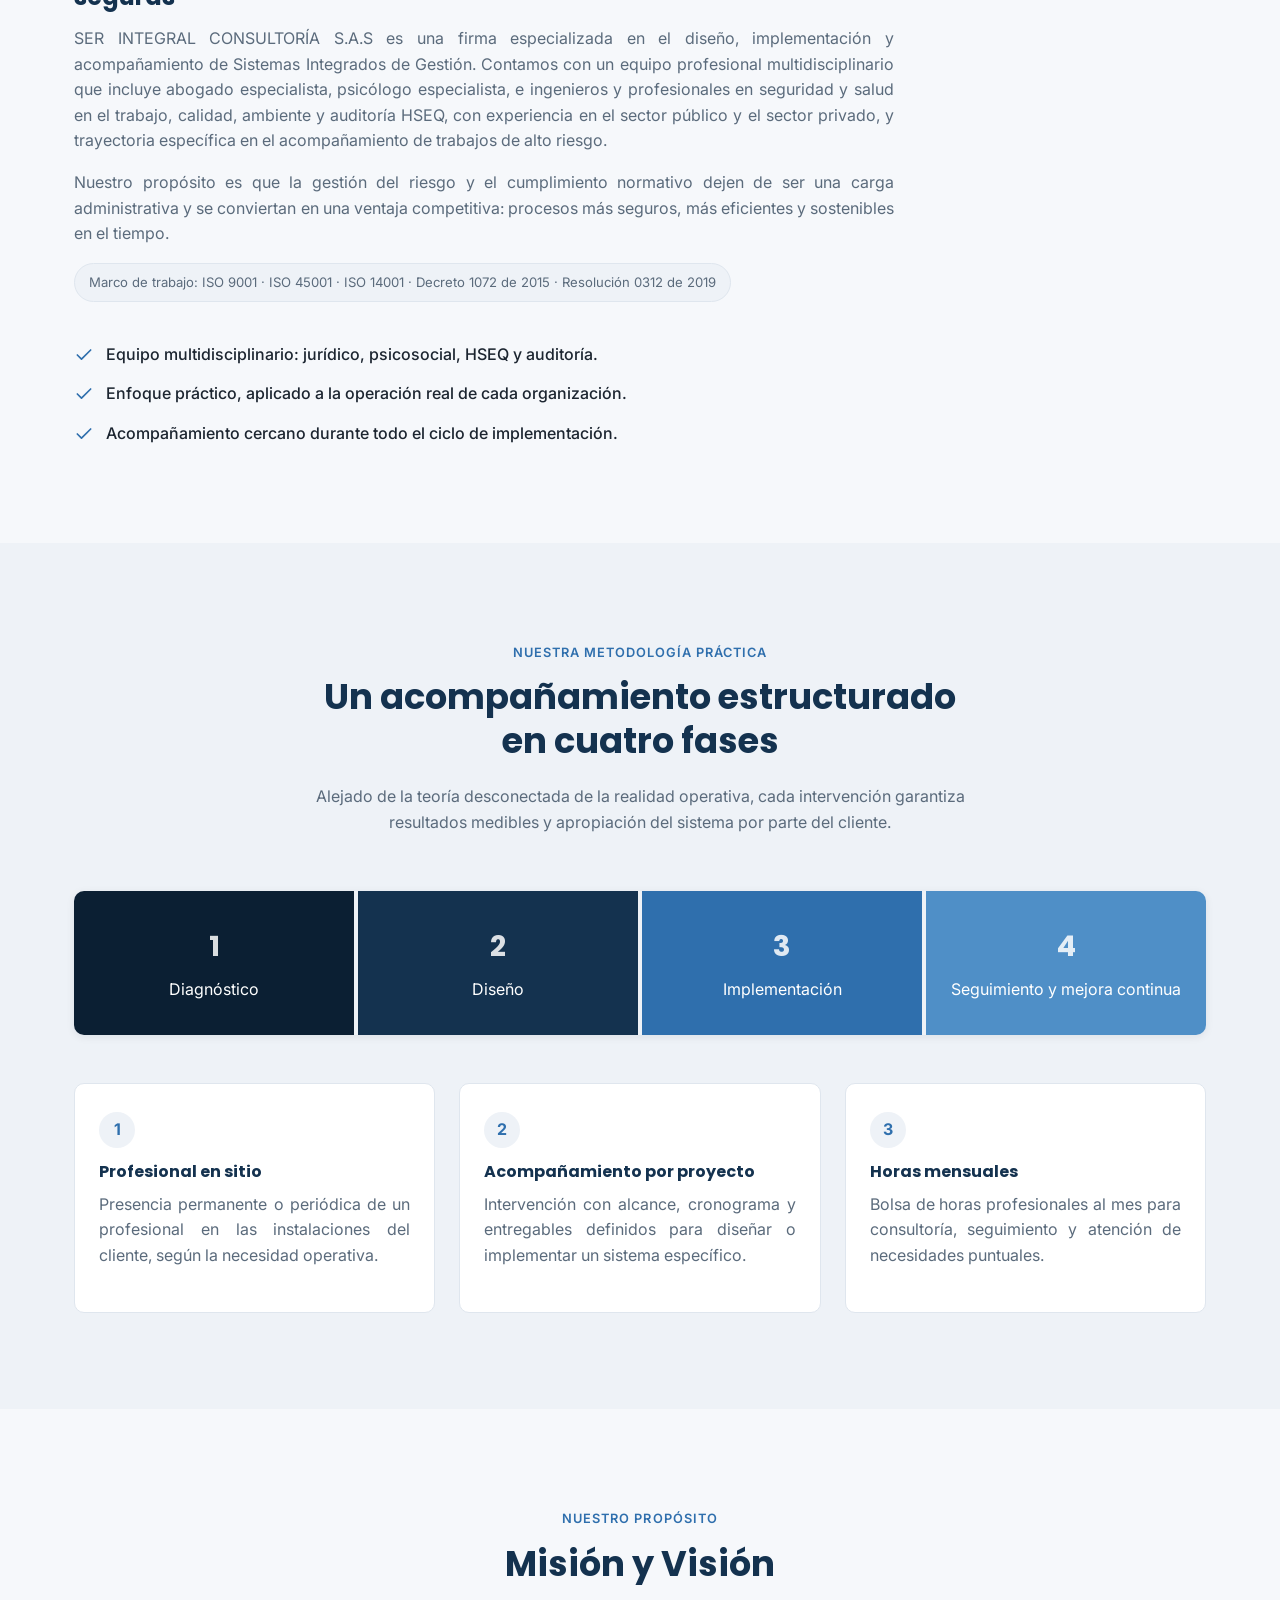
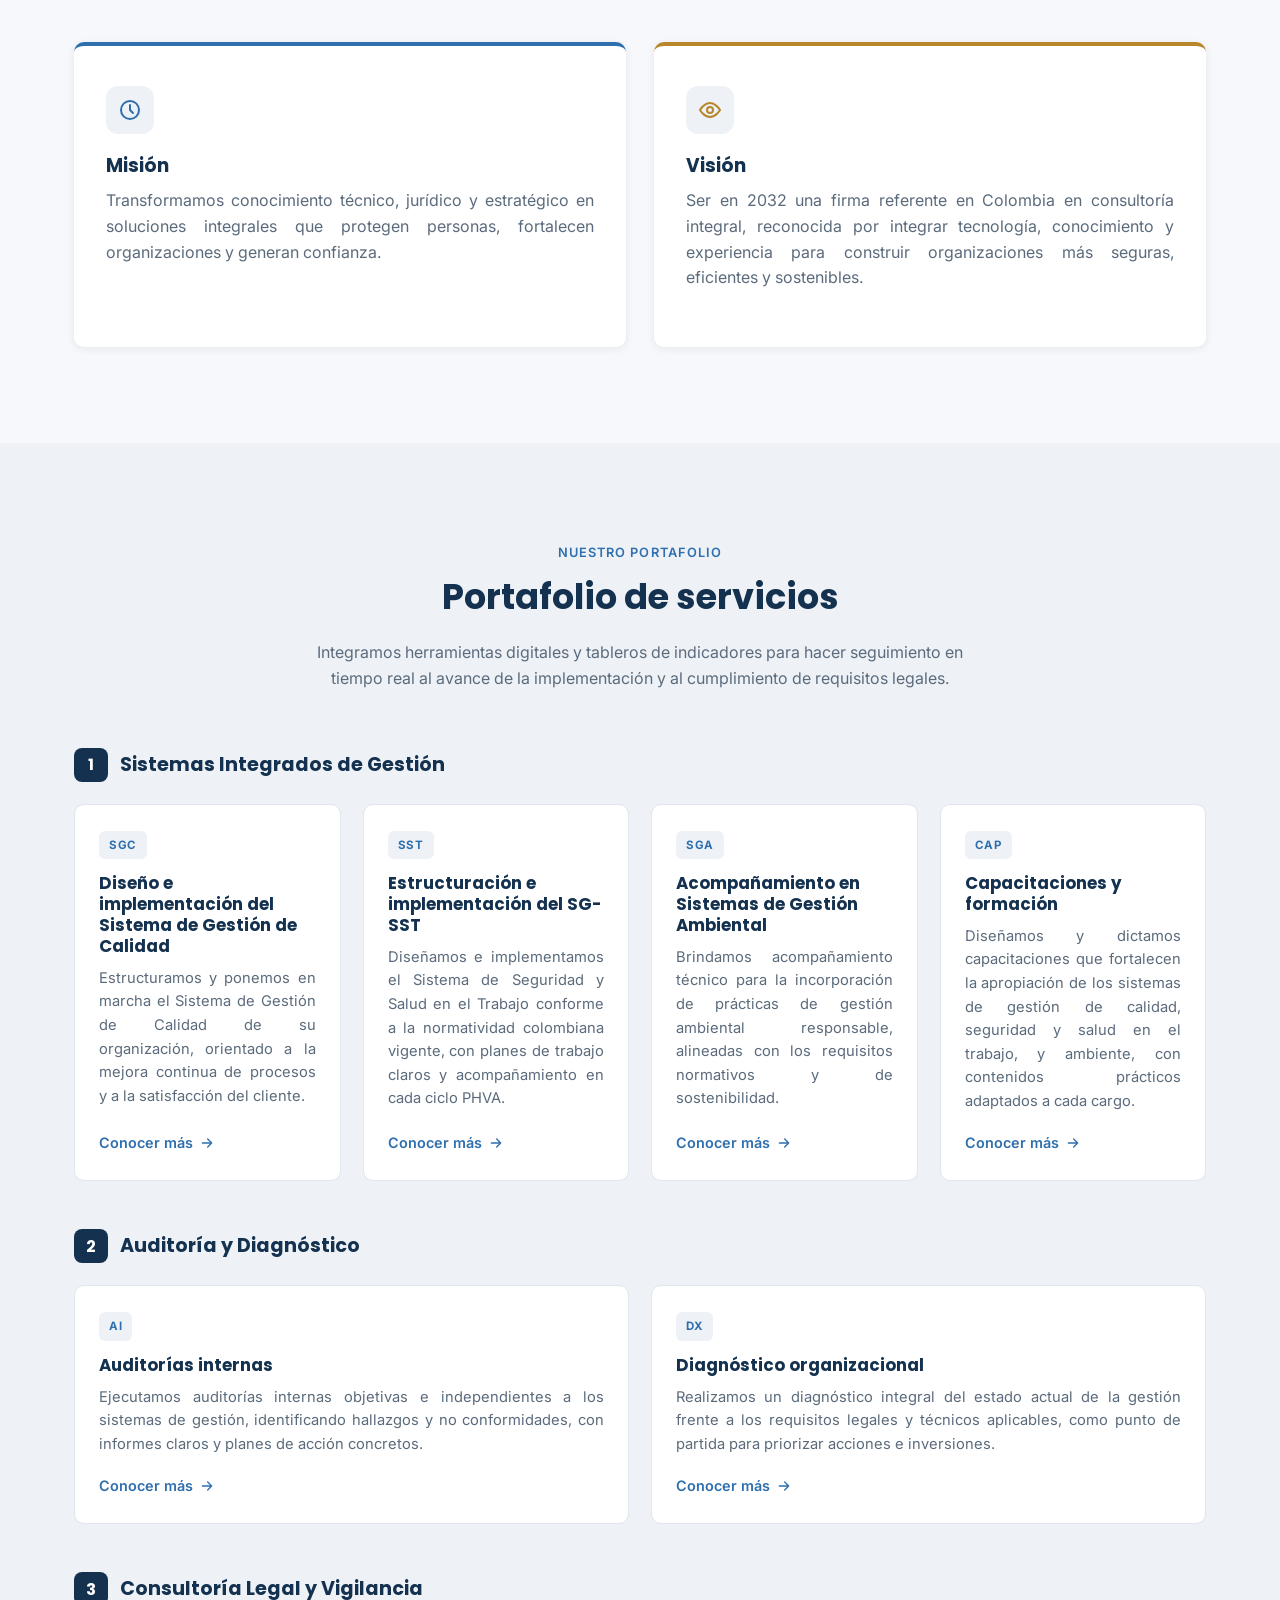
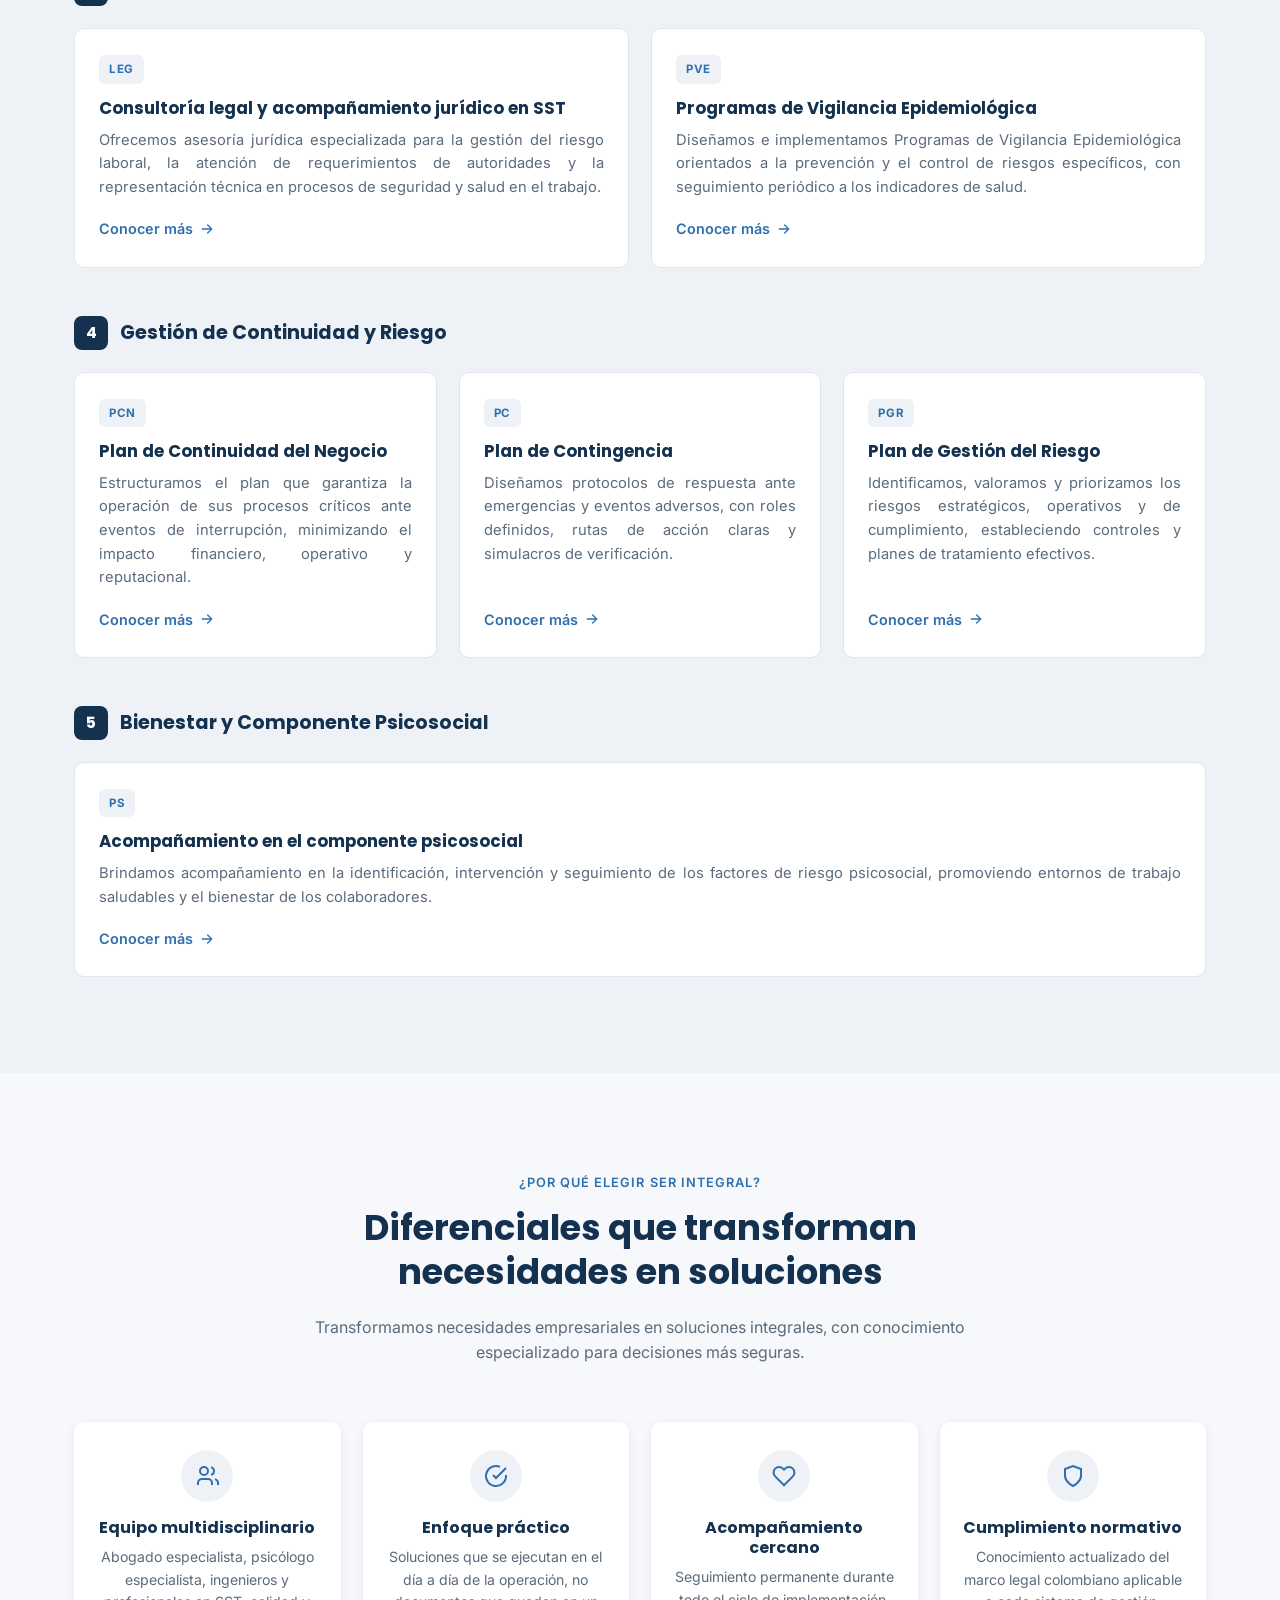
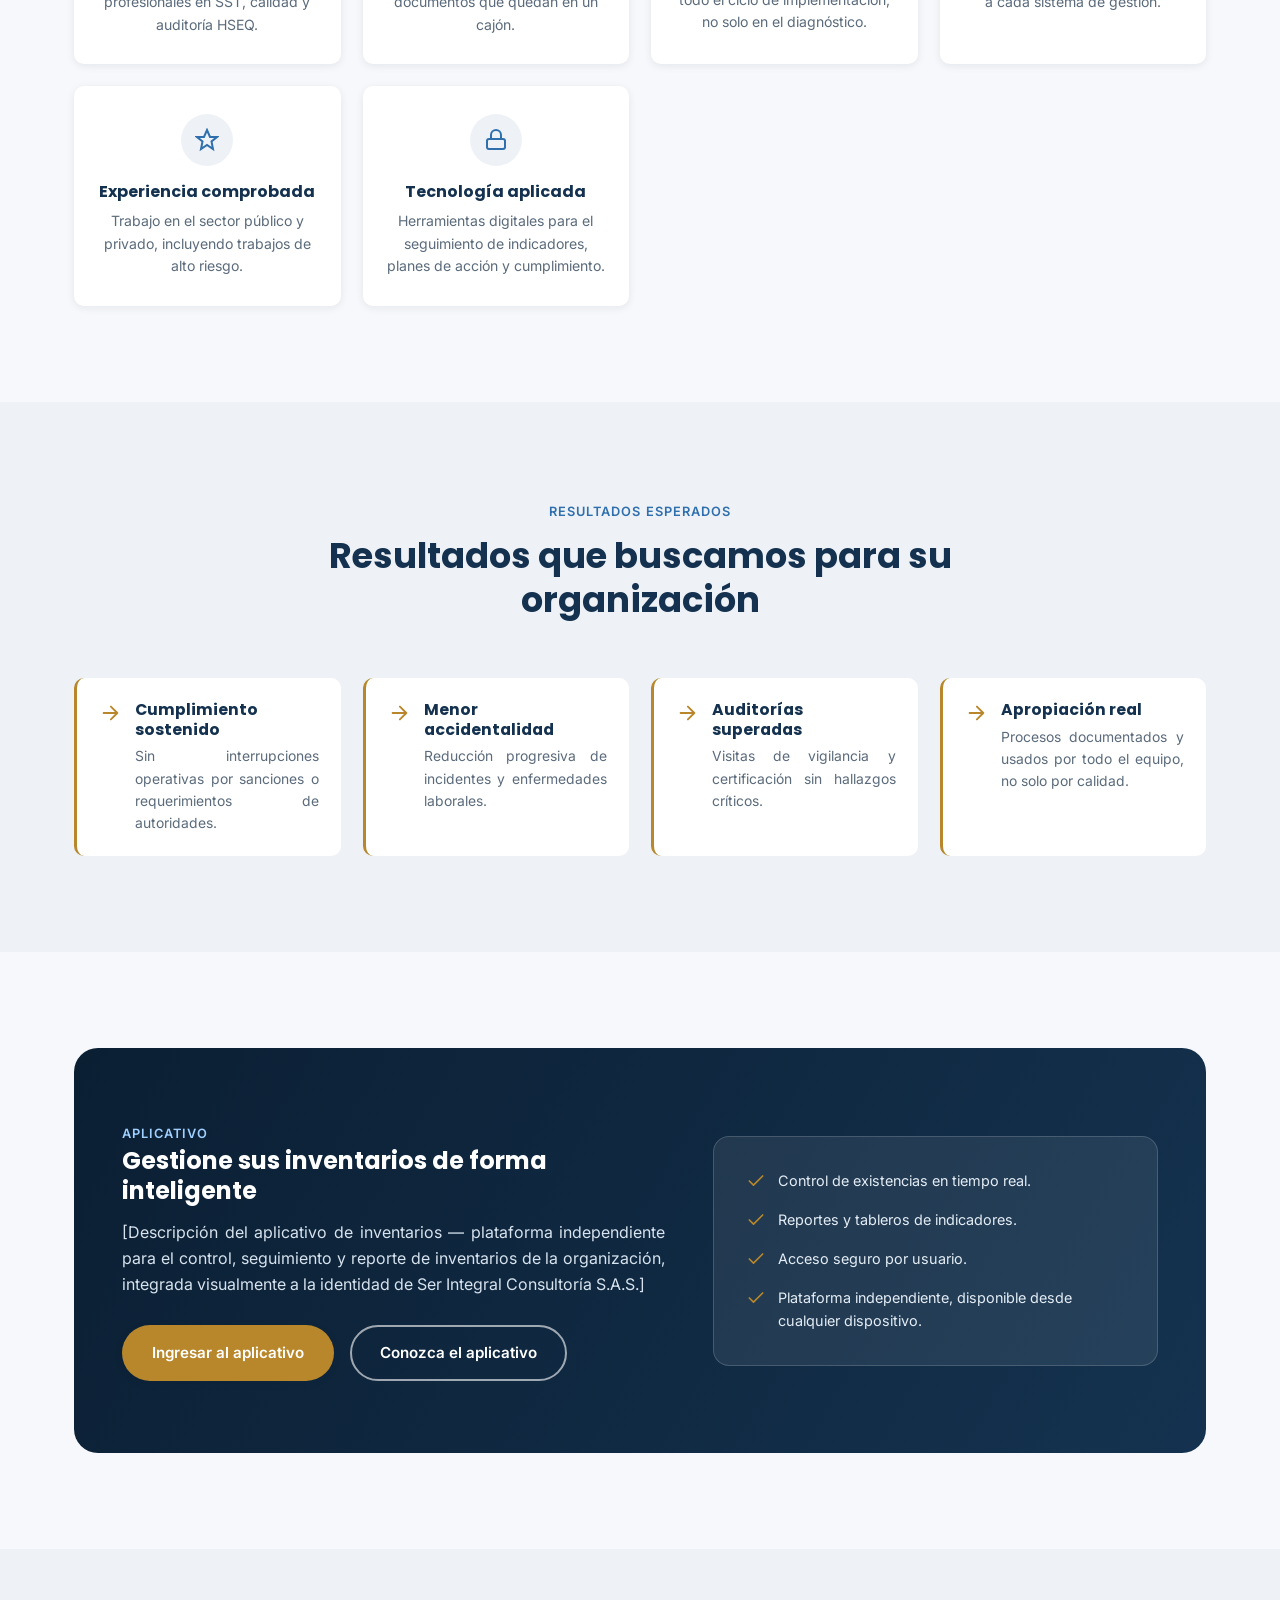
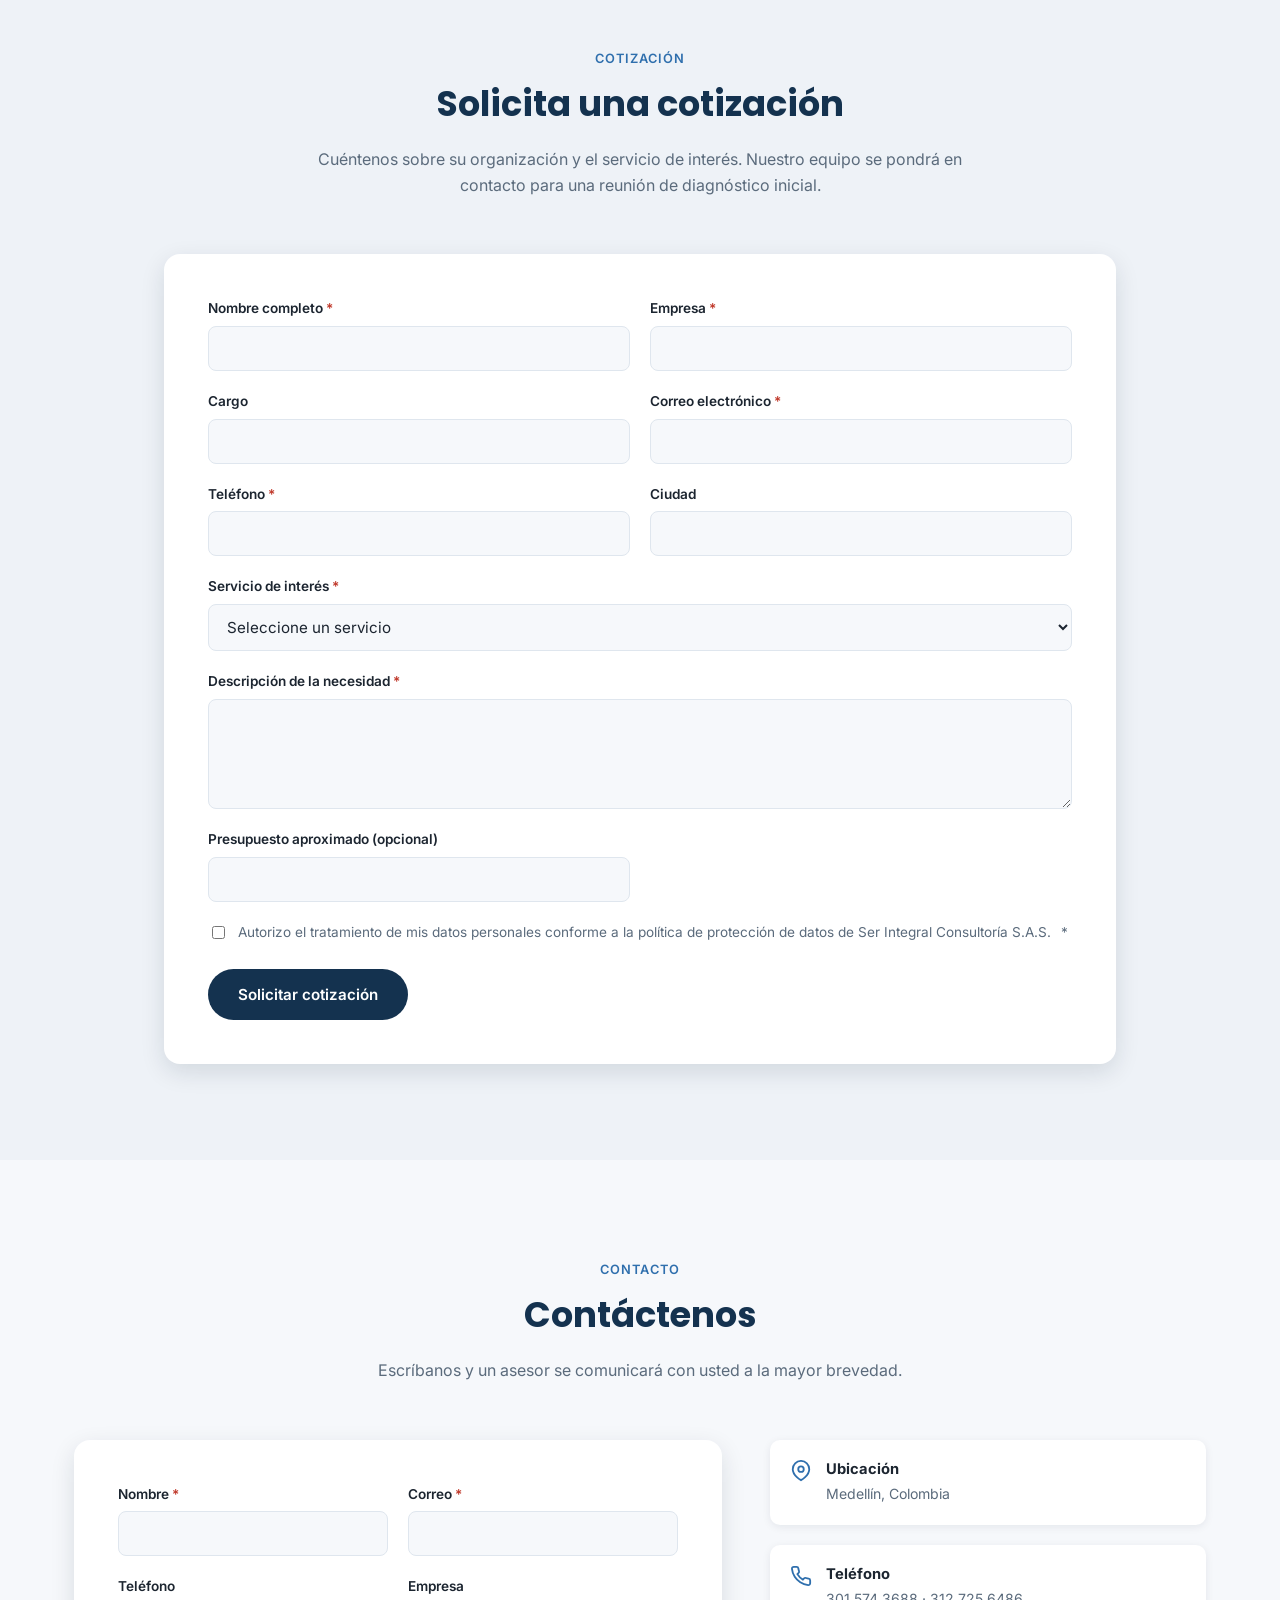
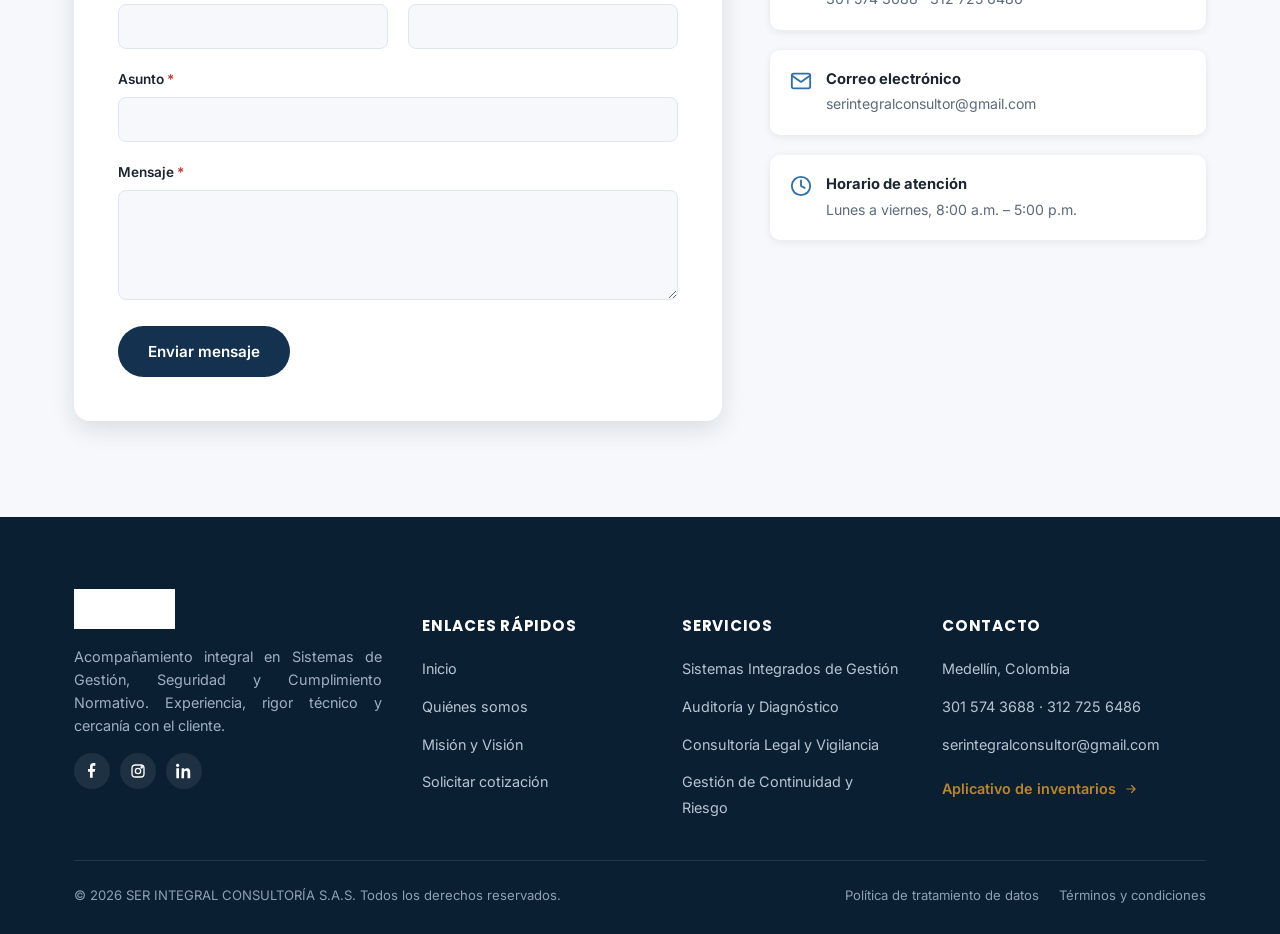
==== commit 366ce810: "Point inventory app links to the new aplicativos subdomain Renames the nav button to "Aplicativos" a" ====
--- a/index.html
+++ b/index.html
@@ -39,7 +39,7 @@
         <a class="nav-link" href="#mision-vision">Misión y Visión</a>
         <a class="nav-link" href="#contacto">Contacto</a>
         <a class="nav-link" href="#cotizacion">Solicitar cotización</a>
-        <a class="nav-app-btn" href="#" data-inventory-link>Aplicativo</a>
+        <a class="nav-app-btn" href="#" data-inventory-link>Aplicativos</a>
       </nav>
 
       <button class="nav-toggle" aria-label="Abrir menú" aria-expanded="false">
@@ -659,6 +659,6 @@
     <svg viewBox="0 0 24 24" fill="currentColor"><path d="M17.6 6.32A8.86 8.86 0 0012.05 4a8.94 8.94 0 00-7.75 13.4L3 21l3.7-1.28a8.9 8.9 0 004.34 1.13h0a8.94 8.94 0 007.75-13.4 8.86 8.86 0 00-1.19-1.13zM12.05 19.4a7.4 7.4 0 01-3.78-1.04l-.27-.16-2.8.97.94-2.73-.18-.28a7.44 7.44 0 1113.66-4.08 7.44 7.44 0 01-7.57 7.32zm4.08-5.57c-.22-.11-1.32-.65-1.53-.73s-.35-.11-.5.11-.58.73-.71.88-.26.17-.48.06a6.1 6.1 0 01-1.79-1.1 6.7 6.7 0 01-1.24-1.54c-.13-.22 0-.34.1-.45.1-.1.22-.26.33-.39.11-.13.15-.22.22-.37a.4.4 0 000-.39c-.06-.11-.5-1.2-.68-1.65-.18-.43-.36-.37-.5-.38h-.43a.83.83 0 00-.6.28 2.5 2.5 0 00-.79 1.87 4.36 4.36 0 00.91 2.3 9.98 9.98 0 003.82 3.38c.53.23.95.37 1.27.47.53.17 1.02.15 1.4.09.43-.06 1.32-.54 1.5-1.06.19-.52.19-.96.13-1.06s-.2-.16-.42-.27z"/></svg>
   </a>
 
-  <script src="js/script.js?v=2"></script>
+  <script src="js/script.js?v=3"></script>
 </body>
 </html>
